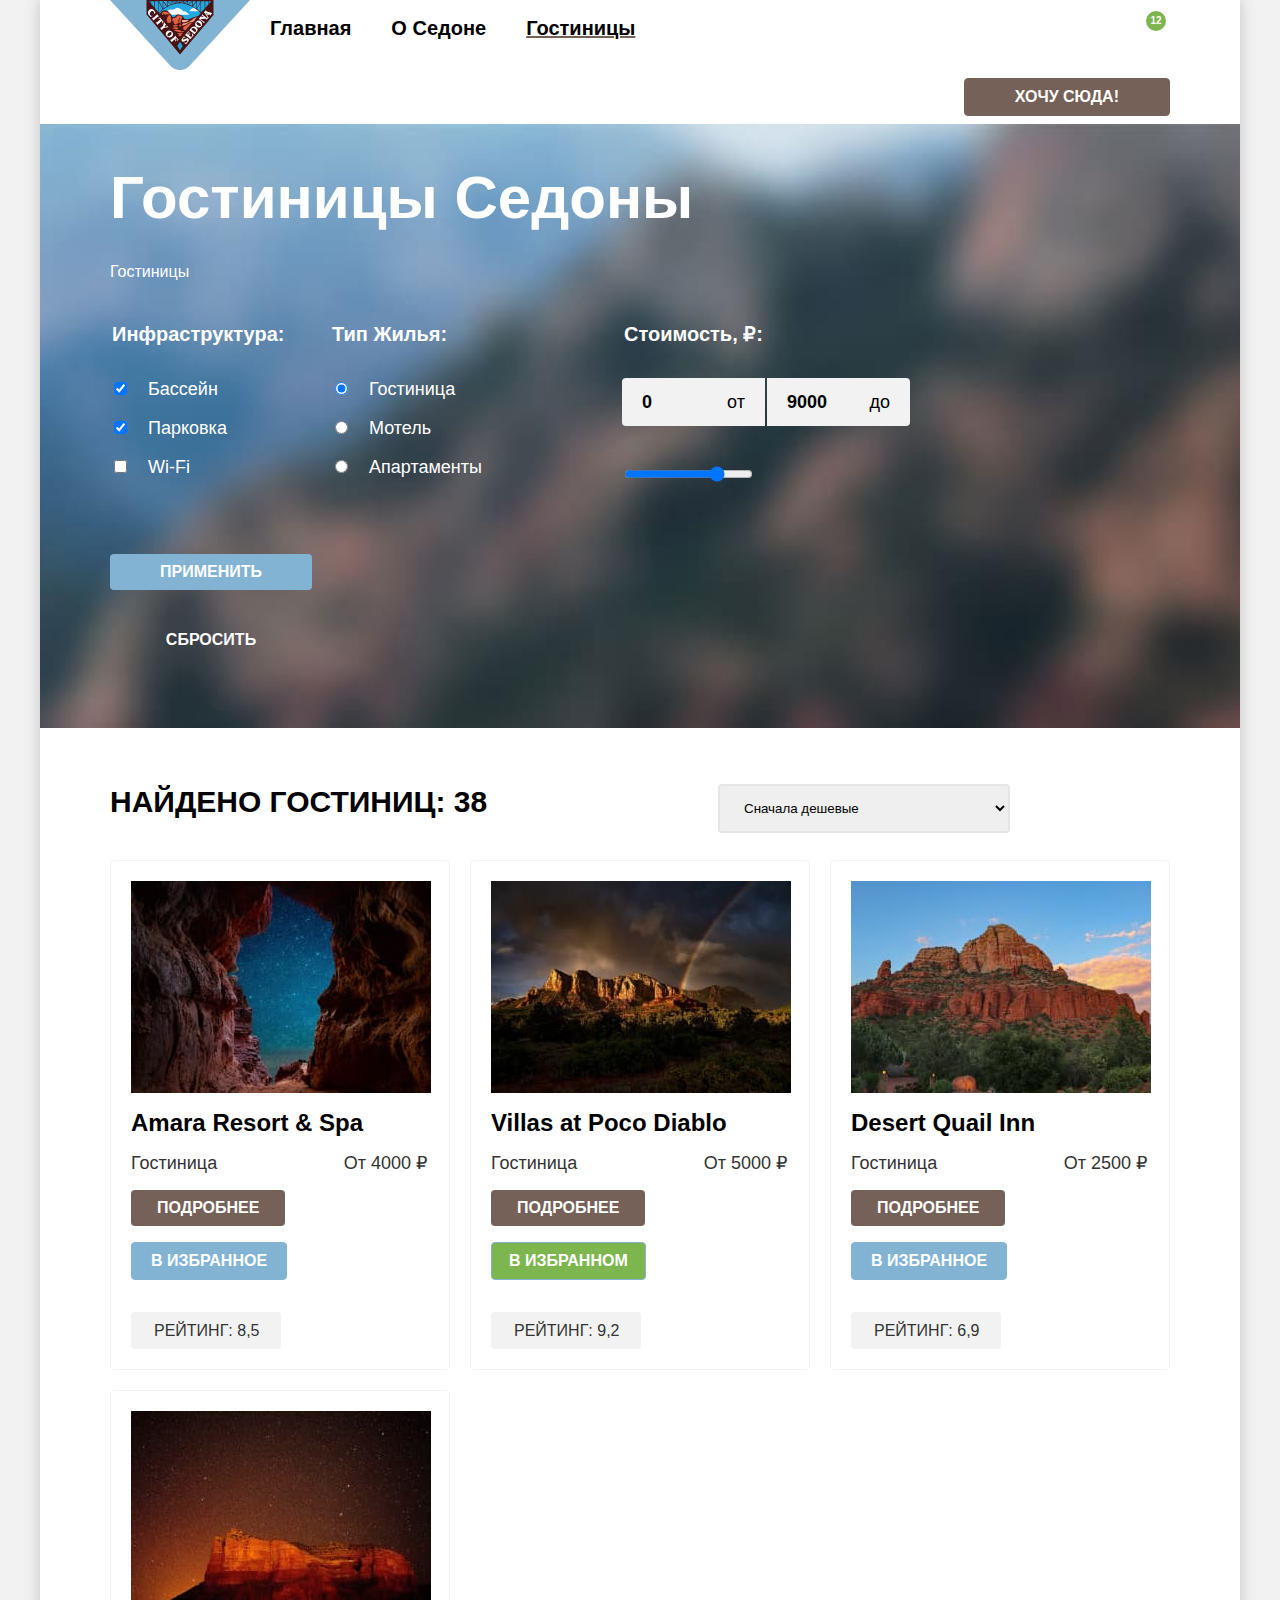
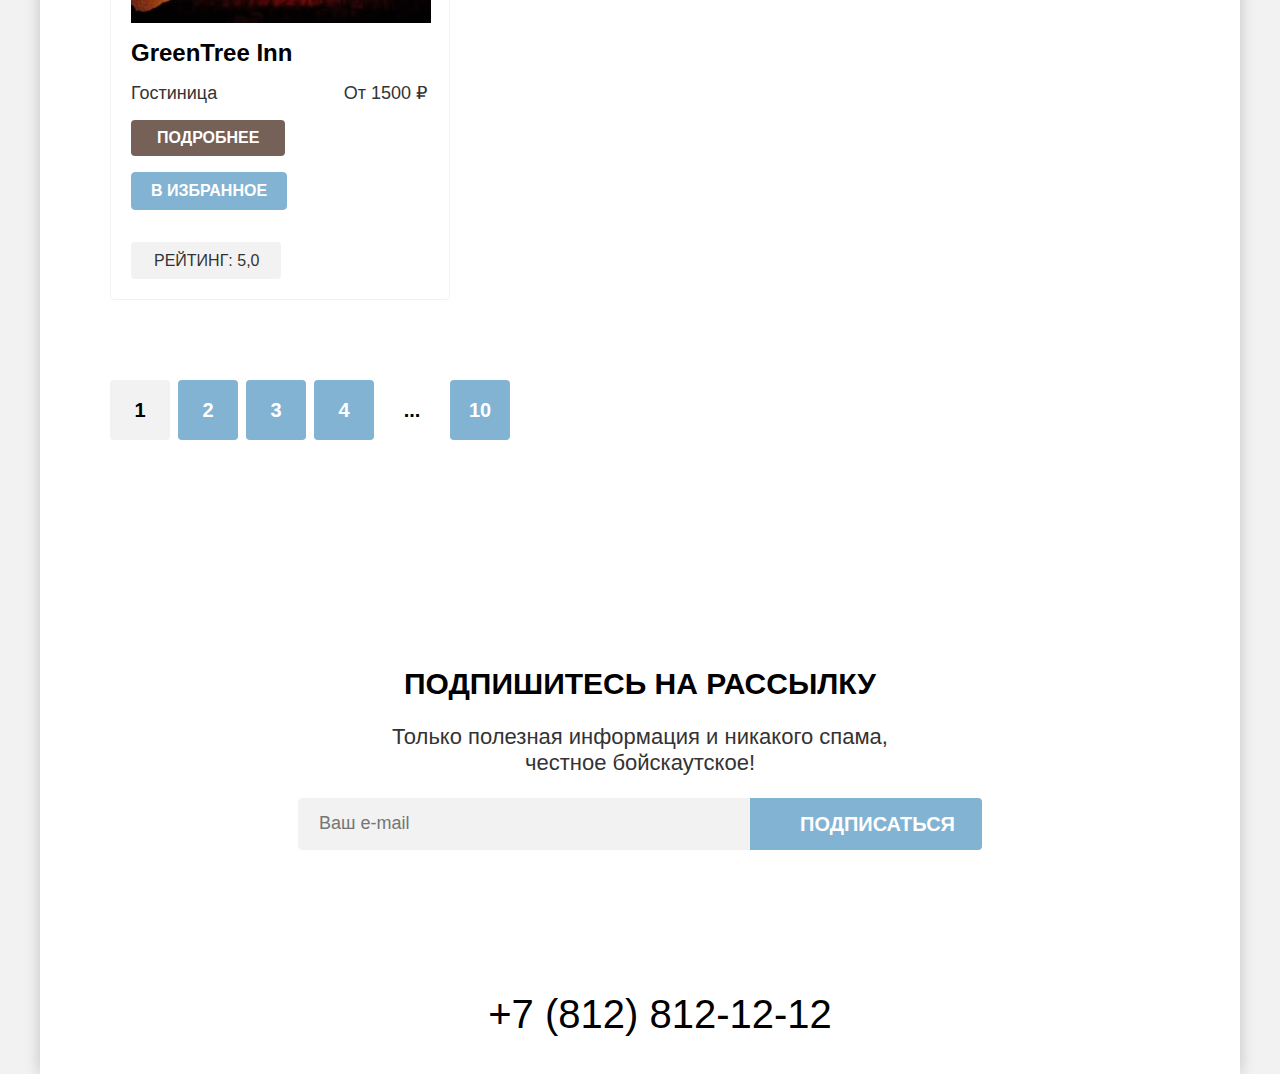
==== catalog.html @ 6fdab1fa "Вносит боковые внутренние отступы по 70px у всех секций" ====
<!DOCTYPE html>
<html lang="en">

  <head>
    <meta charset="UTF-8">
    <meta name="viewport" content="width=device-width, initial-scale=1.0">
    <title>Каталог</title>
    <link type="image/x-icon" href="images/favicon.svg" rel="shortcut icon">
    <link rel="stylesheet" href="styles/styles.css">
  </head>

  <body>
    <div class="container">
      <!-- Header -->
      <header class="main-page-header">
        <nav class="navigation">
          <a class="header-link" href="index.html">
            <img class="logo" src="images/logo.svg" width="140" height="70" alt="Логотип города Седона">
          </a>
          <ul class="navigation-list">
            <li class="navigation-item">
              <a class="navigation-link" href="index.html">Главная</a>
            </li>
            <li class="navigation-item">
              <a class="navigation-link" href="#">О Седоне</a>
            </li>
            <li class="navigation-item">
              <a class="navigation-link navigation-link-current" href="catalog.html">Гостиницы</a>
            </li>
          </ul>
          <ul class="navigation-list navigation-user">
            <li class="navigation-item">
              <a class="navigation-link" href="#">
                <span class="visually-hidden">Поиск</span>
              </a>
            </li>
            <li class="navigation-item">
              <a class="navigation-link favourites-count" href="#">
                <span class="visually-hidden">Избранных отелей:</span>
                12</a>
            </li>
            <li class="navigation-item">
              <a class="navigation-link-favourites" href="#">
                <span class="visually-hidden">Переход на страницу с информацией о городе Седона</span>
                Хочу сюда!</a>
            </li>
          </ul>
        </nav>
      </header>
      <main class="main-container main-inner">

        <!-- Form for choosing hotels -->
        <section class="catalog-hotels">
          <h1 class="inner-header-title">Гостиницы Седоны</h1>
          <ul class="breadcrumbs">
            <li class="breadcrumbs-item">
              <a class="breadcrumbs-link" href="index.html">
                <span class="visually-hidden">Иконка возврата на главную
                  страницу</span>
              </a>
            </li>
            <li class="breadcrumbs-item">
              <a class="breadcrumbs-link">Гостиницы</a>
            </li>
          </ul>
          <h2 class="visually-hidden">Список фильтров для выбора гостиниц</h2>
          <form class="hotels-filter" action="https://echo.htmlacademy.ru" method="post">
            <fieldset class="hotels-filter-group">
              <legend class="hotels-filter-title"> Инфраструктура:</legend>
              <ul class="hotels-filter-list">
                <li class="hotels-filter-item">
                  <label class="infrastructure-label">
                    <input class="infrastructure-input" type="checkbox" name="swimming-pool" checked> Бассейн
                  </label>
                </li>
                <li class="hotels-filter-item">
                  <label class="infrastructure-label">
                    <input class="infrastructure-input" type="checkbox" name="parking" checked> Парковка
                  </label>
                </li>
                <li class="hotels-filter-item">
                  <label class="infrastructure-label">
                    <input class="infrastructure-input" type="checkbox" name="wi-fi"> Wi-Fi
                  </label>
                </li>
              </ul>
            </fieldset>
            <fieldset class="hotels-filter-group hotel-type">
              <legend class="hotels-filter-title"> Тип Жилья:</legend>
              <ul class="hotels-filter-list">
                <li class="hotels-filter-item">
                  <label class="hotel-type-label">
                    <input class="hotel-type-input" type="radio" name="hotel-type-name" value="hotel" checked>
                    Гостиница
                  </label>
                </li>
                <li class="hotels-filter-item">
                  <label class="hotel-type-label">
                    <input class="hotel-type-input" type="radio" name="hotel-type-name" value="motel"> Мотель
                  </label>
                </li>
                <li class="hotels-filter-item">
                  <label class="hotel-type-label">
                    <input class="hotel-type-input" type="radio" name="hotel-type-name" value="apartments">
                    Апартаменты
                  </label>
                </li>
              </ul>
            </fieldset>
            <fieldset class="hotels-filter-group hotel-price">
              <legend class="hotels-filter-title"> Стоимость, ₽: </legend>

              <div class="hotel-price-range-block">
                <input class="hotel-price-input start-price" type="number" name="hotel-price-name" value="0"
                  placeholder="от">
                <span class="hotels-filter-span">от</span>
              </div>

              <div class="hotel-price-range-block">
                <input class="hotel-price-input final-price" type="number" name="hotel-price-name" value="9000"
                  placeholder="до">
                <span class="hotels-filter-span">до</span>
              </div>

              <input class="hotel-price-range-input" type="range" max="12000" min="0" value="9000">
            </fieldset>
            <div class="hotels-filter-submit-block">
              <button class="hotels-filter-submit-button" type="submit">Применить</button>
              <button class="hotels-filter-submit-button" type="reset">Сбросить</button>
            </div>
          </form>
        </section>

        <!-- Search results -->
        <section class="search-results">
          <div class="search-results-container">
            <h2 class="search-results-title">Найдено гостиниц: 38</h2>
            <select class="select-control" name="select-control-name" aria-label="Сортировка">
              <option class="select-control-option" value="cheap-hotels-first">Сначала дешевые</option>
              <option class="select-control-option" value="expensive-hotels-first">Сначала дорогие</option>
              <option class="select-control-option" value="popular-hotels-first">Сначала популярные</option>
            </select>

            <ul class="select-button-list">
              <li><a href="#" class="select-button">
                  <span class="visually-hidden">Вариант отображения: показать карточки</span>
                </a></li>
              <li><a href="#" class="select-button">
                  <span class="visually-hidden">Вариант отображения: показать по одному отелю</span>
                </a></li>
              <li><a href="#" class="select-button">
                  <span class="visually-hidden">Вариант отображения: показать список</span>
                </a></li>
            </ul>

          </div>

          <ul class="product-list">
            <li class="product-card">
              <a class="product-card-link" href="#">
                <img class="product-card-img" src="images/catalog/hotel-1.jpg" width="300" height="212"
                  alt="ущелье с видом на зведное небо">
                <h3 class="product-card-title">Amara Resort & Spa</h3>
              </a>

              <div class="product-card-container">
                <span class="product-card-price"> Гостиница</span>
                <span class="product-card-price"> От 4000 ₽</span>
              </div>
              <div class="product-card-container">
                <a class="product-card-details" href="#">Подробнее</a>
                <button class="product-card-favourites" type="button">В избранное</button>
              </div>

              <div class="product-card-container">
                <div class="product-card-stars"></div>
                <span class="product-card-rating">Рейтинг: 8,5</span>
              </div>

            </li>
            <li class="product-card">
              <a class="product-card-link" href="#">
                <img class="product-card-img" src="images/catalog/hotel-2.jpg" width="300" height="212"
                  alt="горы на закате с радугой">
                <h3 class="product-card-title">Villas at Poco Diablo</h3>
              </a>

              <div class="product-card-container">
                <span class="product-card-price"> Гостиница</span>
                <span class="product-card-price"> От 5000 ₽</span>
              </div>

              <div class="product-card-container">
                <a class="product-card-details" href="#">Подробнее</a>
                <button class="product-card-favourites button" type="button">В избранном</button>
              </div>
              <div class="product-card-container">
                <div class="product-card-stars"></div>
                <span class="product-card-rating">Рейтинг: 9,2</span>
              </div>

            </li>
            <li class="product-card">
              <a class="product-card-link" href="#">
                <img class="product-card-img" src="images/catalog/hotel-3.jpg" width="300" height="212"
                  alt="горы днем и кустарники">
                <h3 class="product-card-title">Desert Quail Inn</h3>
              </a>

              <div class="product-card-container">
                <span class="product-card-price"> Гостиница</span> <span class="product-card-price"> От 2500 ₽</span>
              </div>
              <div class="product-card-container">
                <a class="product-card-details" href="#">Подробнее</a>
                <button class="product-card-favourites" type="button">В избранное</button>
              </div>
              <div class="product-card-container">
                <div class="product-card-stars"></div>
                <span class="product-card-rating">Рейтинг: 6,9</span>
              </div>

            </li>
            <li class="product-card">
              <a class="product-card-link" href="#">
                <img class="product-card-img" src="images/catalog/hotel-4.jpg" width="300" height="212"
                  alt="горы вечером в закатном свете и звездным небом">
                <h3 class="product-card-title">GreenTree Inn</h3>
              </a>

              <div class="product-card-container">
                <span class="product-card-price"> Гостиница</span> <span class="product-card-price"> От 1500 ₽</span>
              </div>
              <div class="product-card-container">
                <a class="product-card-details" href="#">Подробнее</a>
                <button class="product-card-favourites" type="button">В избранное</button>
              </div>
              <div class="product-card-container">
                <div class="product-card-stars"></div>
                <span class="product-card-rating">Рейтинг: 5,0</span>
              </div>

            </li>
          </ul>

          <!-- Pagination -->
          <ul class="pagination">
            <li class="pagination-item">
              <a class="pagination-link pagination-current">1</a>
            </li>
            <li class="pagination-item">
              <a class="pagination-link" href="#">2</a>
            </li>
            <li class="pagination-item">
              <a class="pagination-link" href="#">3</a>
            </li>
            <li class="pagination-item">
              <a class="pagination-link" href="#">4</a>
            </li>
            <li class="pagination-item">
              <a class="pagination-link pagination-next" href="#">
                <span class="visually-hidden">Следующая страница</span>
                ...</a>
            </li>
            <li class="pagination-item">
              <a class="pagination-link" href="#">10</a>
            </li>
          </ul>
        </section>

        <!-- Subscription -->
        <section class="subscription-catalog">
          <h2 class="subscription-title-catalog">Подпишитесь на рассылку</h2>
          <p class="subscription-description-catalog">Только полезная информация и никакого спама, <br>честное
            бойскаутское!</p>
          <form class="subscription-form" action="#" method="post">
            <label class="subscription-label">
              <input class="subscription-input" type="email" name="email" placeholder="Ваш e-mail" required>
            </label>
            <button class="subscription-button" type="submit">Подписаться</button>
          </form>
        </section>
      </main>

      <!-- Footer -->
      <footer class="page-footer">
        <h2 class="visually-hidden">Контакты</h2>
        <ul class="page-footer-contacts-list">
          <li class="page-footer-contacts-item">
            <a class="page-footer-contacts-link" href="https://vk.com/htmlacademy">
              <span class="visually-hidden">Переход на сайт Вконтакте</span>
            </a>
          </li>
          <li class="page-footer-contacts-item">
            <a class="page-footer-contacts-link" href="https://t.me/htmlacademy">
              <span class="visually-hidden">Переход в Телеграмм</span>
            </a>
          </li>
          <li class="page-footer-contacts-item">
            <a class="page-footer-contacts-link" href="https://www.youtube.com/user/htmlacademyru">
              <span class="visually-hidden">Переход на сайт Ютуб</span>
            </a>
          </li>
        </ul>
        <a class="page-footer-contacts-phone" href="tel:+78128121212">
          <span class="visually-hidden">Телефон для связи:</span> +7 (812) 812-12-12
        </a>
        <a class="page-footer-site-developer" href="https://htmlacademy.ru/">
          <span class="visually-hidden">Сделано командой html academy</span>
        </a>
      </footer>
    </div>
  </body>

</html>
---- styles/styles.css ----
@font-face {
  font-family: "PT Sans";
  font-style: normal;
  font-weight: 400;
  src: url("../fonts/ptsans-400.woff2") format("woff2");
  font-display: swap;
}

@font-face {
  font-family: "PT Sans";
  font-style: normal;
  font-weight: 700;
  src: url("../fonts/ptsans-700.woff2") format("woff2");
  font-display: swap;
}

*,
*::before,
*::after {
  box-sizing: border-box;
}

html {
  height: 100%;
}

body {
  margin: 0;
  height: 100%;
  border: 0;
  color: #333333;
  font-family: "PT Sans", sans-serif;
  font-size: 18px;
  line-height: 21px;
  font-weight: 400;
  background-color: #f2f2f2;
  text-align: center;
  padding: 0 40px;
}

.container {
  width: 1200px;
  background-color: #ffffff;
  margin: 0 auto;
  display: flex;
  flex-direction: column;
  min-height: 100%;
  box-shadow: 0 0 15px 0 rgba(0, 0, 0, 0.2);
}

.visually-hidden {
  position: absolute;
  width: 1px;
  height: 1px;
  margin: -1px;
  padding: 0;
  border: 0;
  clip: rect(0 0 0 0);
  overflow: hidden;
}

/*Main page*/
.main-container {
  flex-grow: 1;
}

.header-link {
  display: block;
}

.navigation {
  display: flex;
  padding: 0 70px;
  margin: 0;
}

.navigation-list {
  list-style: none;
  padding: 0;
  margin: 0;
  width: 500px;
  display: flex;
  flex-wrap: wrap;
}

.navigation-user {
  max-width: 308px;
  padding: 0;
  margin: 0;
  margin-left: auto;
  display: flex;
  justify-content: flex-end;
  flex-wrap: wrap;
}

.navigation-link {
  display: block;
  text-decoration: none;
  color: #000000;
  font-weight: 700;
  font-size: 20px;
  line-height: 24px;
  padding: 16px 20px;
}

.favourites-count {
  color: #ffffff;
  width: 20px;
  height: 20px;
  background-color: #7db54f;
  border-radius: 10px;
  font-size: 10px;
  line-height: 10px;
  display: flex;
  justify-content: center;
  align-items: center;
  flex-wrap: wrap;
  padding: 0;
  margin: 11px 4px 33px 20px;
}

.navigation-link-current {
  text-decoration: underline;
  text-decoration-color: #756257;
}

.navigation-link-favourites {
  display: block;
  color: #ffffff;
  background-color: #756157;
  border: 1px solid #756157;
  border-radius: 4px;
  font-weight: 700;
  font-size: 16px;
  line-height: 20px;
  text-transform: uppercase;
  text-decoration: none;
  padding: 8px 50px;
  margin: 14px 0 14px 24px;
}


/*Welcome*/

.welcome {
  background-image: url("../images/welcome-divider.svg"), url("../images/welcome-background.jpg");
  background-size: 100% auto, cover;
  background-repeat: no-repeat, no-repeat;
  background-position: center bottom, center center;
  background-color: #808080;
  margin-top: -6px;
}

.welcome-image {
  width: 458px;
  height: 352px;
  margin-bottom: 82px;
  margin-top: 51px;
}

/*Advantages*/

.advantages-title-container {
  margin: 0;
  padding: 69px 70px 90px;
}

.advantages-title,
.services-title,
.searching-hotels-title,
.subscription-title {
  font-weight: 700;
  font-size: 30px;
  line-height: 36px;
  text-transform: uppercase;
  color: #000000;
  padding: 0;
}

.advantages-title {
  margin: 0 15px 25px;
  }

.advantages-title-description,
.services-title-description,
.searching-hotels-description,
.subscription-description {
  font-size: 22px;
  line-height: 26px;
  color: #333333;
  margin: 0;
}

/*Advanatges List*/
.advantages-list {
  list-style: none;
  display: flex;
  flex-wrap: wrap;
  padding: 0;
  margin: 0;
}

.advantages-item,
.services-item {
  width: 400px;
  display: flex;
  flex-direction: column;
}

.advantages-item-container {
  padding: 102px 85px;
}

.advantages-item {
  padding: 102px 85px;
}

.color1 {
  display: flex;
  flex-direction: row;
  justify-content: center;
  width: 100%;
  padding: 0;
  margin: 0 auto;
}

.advantages-subtitle,
.services-subtitle {
  font-weight: 700;
  font-size: 24px;
  line-height: 28px;
  text-transform: uppercase;
  color: #000000;
  margin: 0;
  margin-bottom: 60px;
  text-align: center;

}

.advantages-description {
  color: #333333;
  margin: 0;

}

.color1 {
  color: #ffffff;
  background-color: #82b3d3;
}

.color2 {
  background-color: rgba(131, 179, 211, 0.12);
}

.color3 {
  background-color: rgba(131, 179, 211, 0.2);
}

.city-sedona-image,
.bridge-image {
  display: block;
  width: 800px;
  height: 385px;
}

/*Services*/
.services-title-container {
  margin: 0;
  padding: 64px 70px;
}

.services-title {
    margin-top: 0;
  margin-bottom: 20px;
}

.services-list {
  list-style: none;
  color: #000000;
  display: flex;
  flex-wrap: wrap;
  padding: 0;
  margin: 0;
}

.services-item {
  padding: 80px 85px;
}

.services-subtitle {
  margin: 102px 0 30px;
}

.services-description {
  color: #333333;
  margin: 0;
}

/*Searching Hotels*/
.searching-hotels {
  padding: 96px 70px;
  margin: 0;
}

.searching-hotels-title {
  margin: 0 0 20px;
}

.searching-hotels-description {
  margin: 0 0 54px;
}

.searching-hotels-button {
  display: block;
  margin: 0 auto;
  color: #ffffff;
  background-color: #756157;
  border: 0 solid transparent;
  border-radius: 4px;
  box-shadow: 0 4px 4px 0 rgba(0, 0, 0, 0.25);
  font-weight: 700;
  font-size: 20px;
  line-height: 36px;
  text-transform: uppercase;
  padding: 8px 50px;
}

/* Subscription */
.subscription {
  background-color: #808080;
  background-image: url("../images/subscription-background.jpg");
  background-repeat: no-repeat;
  background-position: center center;
  background-size: cover;
  padding: 96px 70px 104px;
}

.subscription-title {
  margin: 0 140px 20px;
}

.subscription-title,
.subscription-description {
  color: #ffffff;
}

.subscription-description {
  margin: 0 104px 54px;
}

.subscription-form {
    display: flex;
  justify-content: center;
}

.subscription-input {
  background-color: #f2f2f2;
  border: 1px solid #f2f2f2;
  border-radius: 4px 0 0 4px;
  background: rgb(242, 242, 242);
  width: 452px;
  height: 100%;
  padding: 17px 0 17px 20px;
}

.subscription-input::placeholder {
  font-family: inherit;
  font-size: 18px;
  line-height: 24px;
}

.subscription-button {
  display: block;
  color: #ffffff;
  font-weight: 700;
  font-family: inherit;
  font-size: 20px;
  line-height: 36px;
  text-transform: uppercase;
  background-color: #82b3d3;
  border-radius: 0 4px 4px 0;
  border: 0 solid #82b3d3;
  padding: 8px 50px;
  width: 232px;
}

/*Footer*/
.page-footer {
  padding: 40px 70px;
  margin: 0;
  display: flex;
  justify-content: space-between;
}

.page-footer-contacts-list {
  list-style: none;
  max-width: 142px;
  }

.page-footer-contacts-link {
  display: block;
}

.page-footer-contacts-phone {
  display: block;
  font-size: 40px;
  line-height: 40px;
  color: #000000;
  text-decoration: none
}

.page-footer-site-developer {
  display: block;
}

/*Catalog page*/

.catalog-hotels {
  text-align: left;
  color: #ffffff;
  background: #82b3d3 url("../images/filter-background.jpg") no-repeat center center;
  background-size: cover;
  padding: 35px 70px 70px;
  margin-top: -6px;
}

.breadcrumbs,
.hotels-filter-list {
  list-style: none;
  display: flex;
  flex-direction: column;
  flex-wrap: wrap;
  gap: 16px;
  margin: 0;
  padding: 0;
}

.inner-header-title {
  font-size: 60px;
  font-weight: 700;
  line-height: 78px;
  margin: 0;
  padding: 0;
  margin-bottom: 8px;
}

.breadcrumbs {
  margin-bottom: 40px;
}

.breadcrumbs-link {
  display: block;
  font-size: 16px;
  line-height: 21px;
}

.hotels-filter {
  display: flex;
  flex-wrap: wrap;
  gap: 70px;
}

.hotels-filter-group {
  padding: 0;
  margin: 0;
  border: 0 solid transparent;
  max-width: 288px;
}

.hotels-filter-title {
  font-size: 20px;
  font-weight: 700;
  line-height: 24px;
  margin-bottom: 32px;
  width: 150px;
}

.hotel-price-range-block {
  position: relative;
}

.hotels-filter-span {
  position: absolute;
  top: 12px;
  right: 20px;
  line-height: 24px;
  color: #000000;
}

.infrastructure-input,
.hotel-type-input {
  margin-right: 16px;
}

.infrastructure-label,
.hotel-type-label {
  font-size: 18px;
  line-height: 23px;
}

.hotel-type {
  margin-right: 70px;
}

.hotel-price {
  width: 288px;
  display: flex;
  gap: 2px;
  align-items: flex-start;
  flex-wrap: wrap;
}

.hotel-price-input {
  font-weight: 700;
  font-size: 18px;
  line-height: 24px;
  font-family: inherit;
  width: 143px;
  padding: 12px 20px;
  background: rgb(242, 242, 242);
  border: 0 solid rgb(242, 242, 242)
}

.start-price {
  border-radius: 4px 0 0 4px;
  margin-bottom: 36px;
}

.final-price {
  border-radius: 0 4px 4px 0;
}

.hotel-price-range-input {
  display: block;
}

.hotels-filter-submit-block {
  display: flex;
  flex-direction: column;
  flex-wrap: wrap;
  justify-content: flex-end;
}

.hotels-filter-submit-button {
  display: block;
}

.hotels-filter-submit-button:first-child {
  margin-bottom: 32px;
}

.hotels-filter-submit-button {
  color: #ffffff;
  text-transform: uppercase;
  background-color: #82b3d3;
  border-radius: 4px;
  border: 0 solid #82b3d3;
  font-size: 16px;
  font-family: inherit;
  font-weight: 700;
  line-height: 20px;
  padding: 8px 50px;
}

.hotels-filter-submit-button:last-child {
  background-color: transparent;
  border: 0 solid transparent;
}

/*Search results*/
.search-results {
  text-align: left;
  padding: 56px 70px 70px;
  margin: 0;
}

.search-results-container {
  display: flex;
}

.search-results-title {
  font-size: 30px;
  font-weight: 700;
  line-height: 36px;
  text-transform: uppercase;
  color: #000000;
  margin: 0;
  padding: 0;
  margin-right: 200px;
  margin-bottom: 40px;
}

.select-control {
  font-family: inherit;
  padding: 14px 20px;
  width: 292px;
  box-sizing: border-box;
  border: 2px solid rgb(229, 229, 229);
  border-radius: 4px;
  margin-left: auto;
  height: 49px;
}

.select-control-option {
  color: #333333;
  font-size: 18px;
  font-weight: 400;
  line-height: 21px;
  box-sizing: border-box;
}

.select-button-list {
  width: 160px;
  margin: 0;
  padding: 0;
  list-style-type: none;
}

.product-list {
  list-style: none;
  display: grid;
  grid-template-columns: 340px 340px 340px;
  padding: 0;
  gap: 20px;
  margin: 0;
}

.product-card {
  width: 340px;
  border: 1px solid #f2f2f2;
  border-radius: 4px;
  padding: 20px;
  margin: 0;
  display: flex;
  flex-direction: column;
  justify-content: flex-start;
  align-items: flex-start;
  gap: 16px;
}

.product-card-link {
  display: block;
  text-decoration: none;
}

.product-card-img {
  margin-bottom: 16px;
  display: block;
}

.product-card-title {
  font-size: 24px;
  font-weight: 700;
  line-height: 28px;
  color: #000000;
  padding: 0;
  margin: 0;
}

.product-card-container {
  max-width: 300px;
  display: flex;
  flex-wrap: wrap;
  justify-content: space-between;
  gap: 16px;
}


.product-card-price {
  width: 140px;
}

.product-card-price:nth-child(2) {
  text-align: right;
}

.product-card-details,
.product-card-favourites,
.product-card-rating {
  display: block;
  color: #ffffff;
  font-size: 16px;
  font-family: inherit;
  font-weight: 700;
  line-height: 20px;
  border-radius: 4px;
  text-transform: uppercase;
  text-align: center;
  text-decoration: none;
}

.product-card-details {
  background: #756157;
  padding: 8px 26px;
}

.product-card-favourites {
  background: #82b3d3;
  border: 1px solid #82b3d3;
  padding: 8px 19px;
  box-sizing: border-box;
}

.button {
  background: #7db54f;
  font-family: inherit;
  padding: 8px 17px;
}

.product-card-stars {
  width: 140px;
  display: flex;
}

.product-card-rating {
  color: #333333;
  font-weight: inherit;
  border-radius: 4px;
  background: rgb(242, 242, 242);
  padding: 9px 22px 8px 23px;
}

.pagination {
  list-style: none;
  display: flex;
  flex-direction: row;
  flex-wrap: wrap;
  gap: 8px;
  margin: 0;
  margin-top: 80px;
  margin-bottom: 60px;
  padding: 0;
}

.pagination-link {
  font-size: 20px;
  font-weight: 700;
  line-height: 36px;
  color: #ffffff;
  border-radius: 4px;
  background: #82b3d3;
  text-decoration: none;
  min-width: 60px;
  min-height: 60px;
  display: flex;
  flex-direction: row;
  flex-wrap: wrap;
  justify-content: center;
  align-items: center;
}

.pagination-current {
  background: #F2F2F2;
  color: #000000;
}

.pagination-next {
  background: transparent;
  color: #000000;
}

/*Subscription Catalog*/
.subscription-catalog {
  padding: 96px 70px 104px;
  margin: 0;
}

.subscription-title-catalog {
  color: #000000;
  font-size: 30px;
  font-weight: 700;
  line-height: 36px;
  text-transform: uppercase;
  padding: 0;
  margin: 0;
}

.subscription-description-catalog {
  color: #333333;
  font-size: 22px;
  line-height: 26px;
}
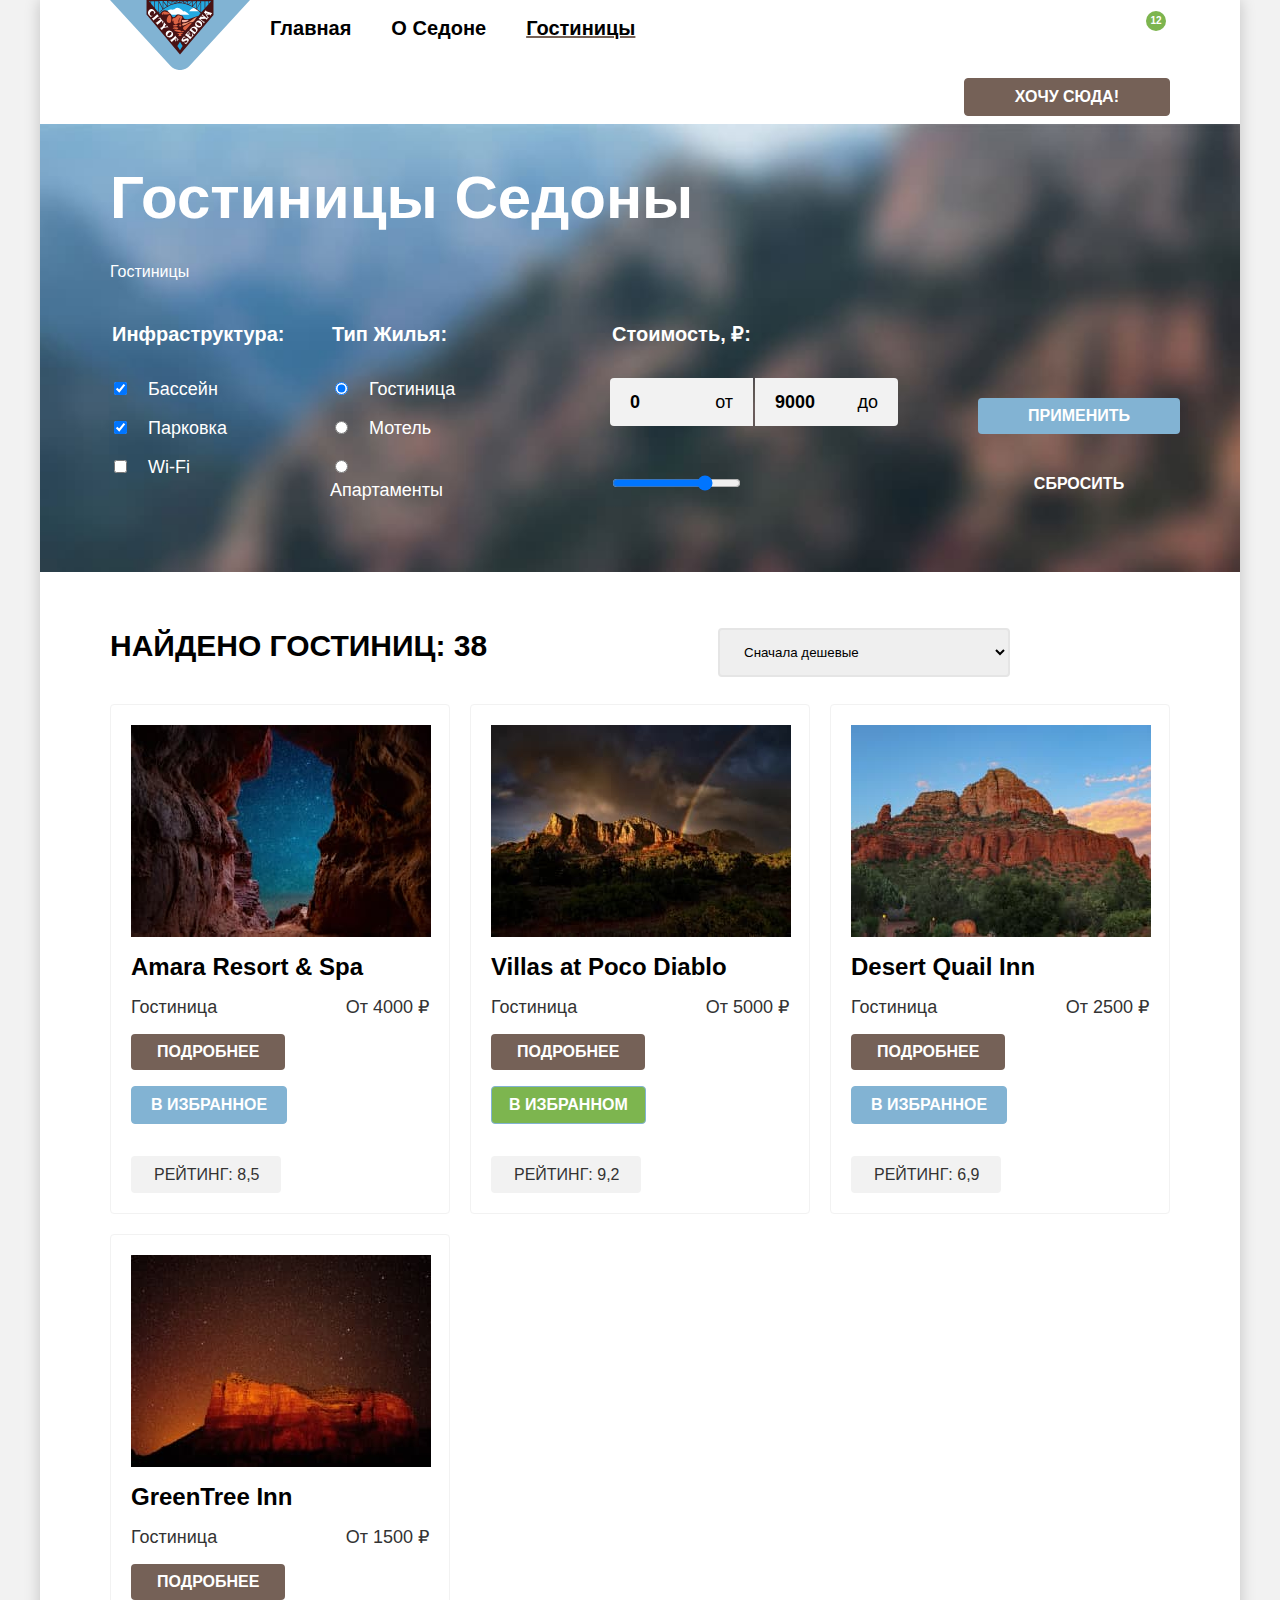
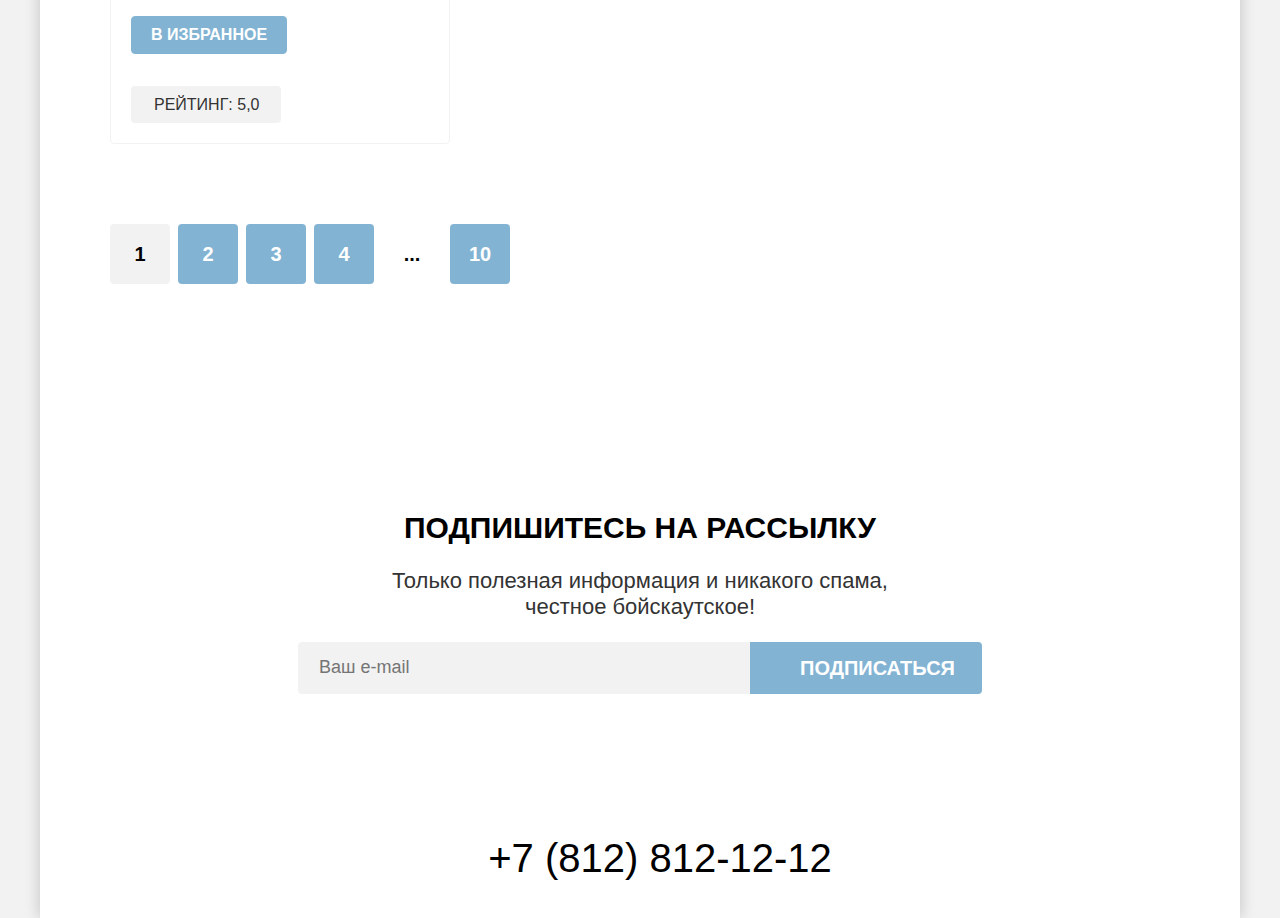
==== commit 9ed8f13c: "Добавляет возможность переполнения текстом" ====
--- a/catalog.html
+++ b/catalog.html
@@ -162,19 +162,19 @@
                   alt="ущелье с видом на зведное небо">
                 <h3 class="product-card-title">Amara Resort & Spa</h3>
               </a>
-
-              <div class="product-card-container">
-                <span class="product-card-price"> Гостиница</span>
-                <span class="product-card-price"> От 4000 ₽</span>
-              </div>
-              <div class="product-card-container">
-                <a class="product-card-details" href="#">Подробнее</a>
-                <button class="product-card-favourites" type="button">В избранное</button>
-              </div>
-
-              <div class="product-card-container">
-                <div class="product-card-stars"></div>
-                <span class="product-card-rating">Рейтинг: 8,5</span>
+              <div class="product-card-content">
+                <div class="product-card-container">
+                  <span class="product-card-price"> Гостиница</span>
+                  <span class="product-card-price"> От 4000 ₽</span>
+                </div>
+                <div class="product-card-container">
+                  <a class="product-card-details" href="#">Подробнее</a>
+                  <button class="product-card-favourites" type="button">В избранное</button>
+                </div>
+                <div class="product-card-container">
+                  <div class="product-card-stars"></div>
+                  <span class="product-card-rating">Рейтинг: 8,5</span>
+                </div>
               </div>
 
             </li>
@@ -185,18 +185,20 @@
                 <h3 class="product-card-title">Villas at Poco Diablo</h3>
               </a>
 
-              <div class="product-card-container">
-                <span class="product-card-price"> Гостиница</span>
-                <span class="product-card-price"> От 5000 ₽</span>
-              </div>
-
-              <div class="product-card-container">
-                <a class="product-card-details" href="#">Подробнее</a>
-                <button class="product-card-favourites button" type="button">В избранном</button>
-              </div>
-              <div class="product-card-container">
-                <div class="product-card-stars"></div>
-                <span class="product-card-rating">Рейтинг: 9,2</span>
+              <div class="product-card-content">
+                <div class="product-card-container">
+                  <span class="product-card-price"> Гостиница</span>
+                  <span class="product-card-price"> От 5000 ₽</span>
+                </div>
+
+                <div class="product-card-container">
+                  <a class="product-card-details" href="#">Подробнее</a>
+                  <button class="product-card-favourites button" type="button">В избранном</button>
+                </div>
+                <div class="product-card-container">
+                  <div class="product-card-stars"></div>
+                  <span class="product-card-rating">Рейтинг: 9,2</span>
+                </div>
               </div>
 
             </li>
@@ -207,16 +209,18 @@
                 <h3 class="product-card-title">Desert Quail Inn</h3>
               </a>
 
-              <div class="product-card-container">
-                <span class="product-card-price"> Гостиница</span> <span class="product-card-price"> От 2500 ₽</span>
-              </div>
-              <div class="product-card-container">
-                <a class="product-card-details" href="#">Подробнее</a>
-                <button class="product-card-favourites" type="button">В избранное</button>
-              </div>
-              <div class="product-card-container">
-                <div class="product-card-stars"></div>
-                <span class="product-card-rating">Рейтинг: 6,9</span>
+              <div class="product-card-content">
+                <div class="product-card-container">
+                  <span class="product-card-price"> Гостиница</span> <span class="product-card-price"> От 2500 ₽</span>
+                </div>
+                <div class="product-card-container">
+                  <a class="product-card-details" href="#">Подробнее</a>
+                  <button class="product-card-favourites" type="button">В избранное</button>
+                </div>
+                <div class="product-card-container">
+                  <div class="product-card-stars"></div>
+                  <span class="product-card-rating">Рейтинг: 6,9</span>
+                </div>
               </div>
 
             </li>
@@ -227,6 +231,7 @@
                 <h3 class="product-card-title">GreenTree Inn</h3>
               </a>
 
+              <div class="product-card-content">
               <div class="product-card-container">
                 <span class="product-card-price"> Гостиница</span> <span class="product-card-price"> От 1500 ₽</span>
               </div>
@@ -238,7 +243,7 @@
                 <div class="product-card-stars"></div>
                 <span class="product-card-rating">Рейтинг: 5,0</span>
               </div>
-
+            </div>
             </li>
           </ul>
 
--- a/styles/styles.css
+++ b/styles/styles.css
@@ -179,7 +179,7 @@
 
 .advantages-title {
   margin: 0 15px 25px;
-  }
+}
 
 .advantages-title-description,
 .services-title-description,
@@ -270,7 +270,7 @@
 }
 
 .services-title {
-    margin-top: 0;
+  margin-top: 0;
   margin-bottom: 20px;
 }
 
@@ -349,7 +349,7 @@
 }
 
 .subscription-form {
-    display: flex;
+  display: flex;
   justify-content: center;
 }
 
@@ -395,7 +395,7 @@
 .page-footer-contacts-list {
   list-style: none;
   max-width: 142px;
-  }
+}
 
 .page-footer-contacts-link {
   display: block;
@@ -442,6 +442,7 @@
   margin: 0;
   padding: 0;
   margin-bottom: 8px;
+
 }
 
 .breadcrumbs {
@@ -455,16 +456,18 @@
 }
 
 .hotels-filter {
-  display: flex;
-  flex-wrap: wrap;
+  display: grid;
+  width: 1060px;
+  grid-template-columns: 150px 140px 368px 191px;
   gap: 70px;
+
+  /* outline: 5px solid pink; */
 }
 
 .hotels-filter-group {
   padding: 0;
   margin: 0;
   border: 0 solid transparent;
-  max-width: 288px;
 }
 
 .hotels-filter-title {
@@ -503,7 +506,8 @@
 }
 
 .hotel-price {
-  width: 288px;
+  width: 358px;
+  padding-left: 70px;
   display: flex;
   gap: 2px;
   align-items: flex-start;
@@ -579,6 +583,7 @@
 }
 
 .search-results-title {
+  max-width: 500px;
   font-size: 30px;
   font-weight: 700;
   line-height: 36px;
@@ -586,7 +591,7 @@
   color: #000000;
   margin: 0;
   padding: 0;
-  margin-right: 200px;
+  margin-right: 38px;
   margin-bottom: 40px;
 }
 
@@ -646,6 +651,7 @@
 .product-card-img {
   margin-bottom: 16px;
   display: block;
+  object-fit: contain;
 }
 
 .product-card-title {
@@ -657,12 +663,22 @@
   margin: 0;
 }
 
+.product-card-content {
+  display: flex;
+  flex-direction: column;
+  gap: 16px;
+  justify-items: flex-end;
+  margin-top: auto;
+}
+
 .product-card-container {
   max-width: 300px;
   display: flex;
   flex-wrap: wrap;
   justify-content: space-between;
+  align-items: flex-end;
   gap: 16px;
+
 }
 
 
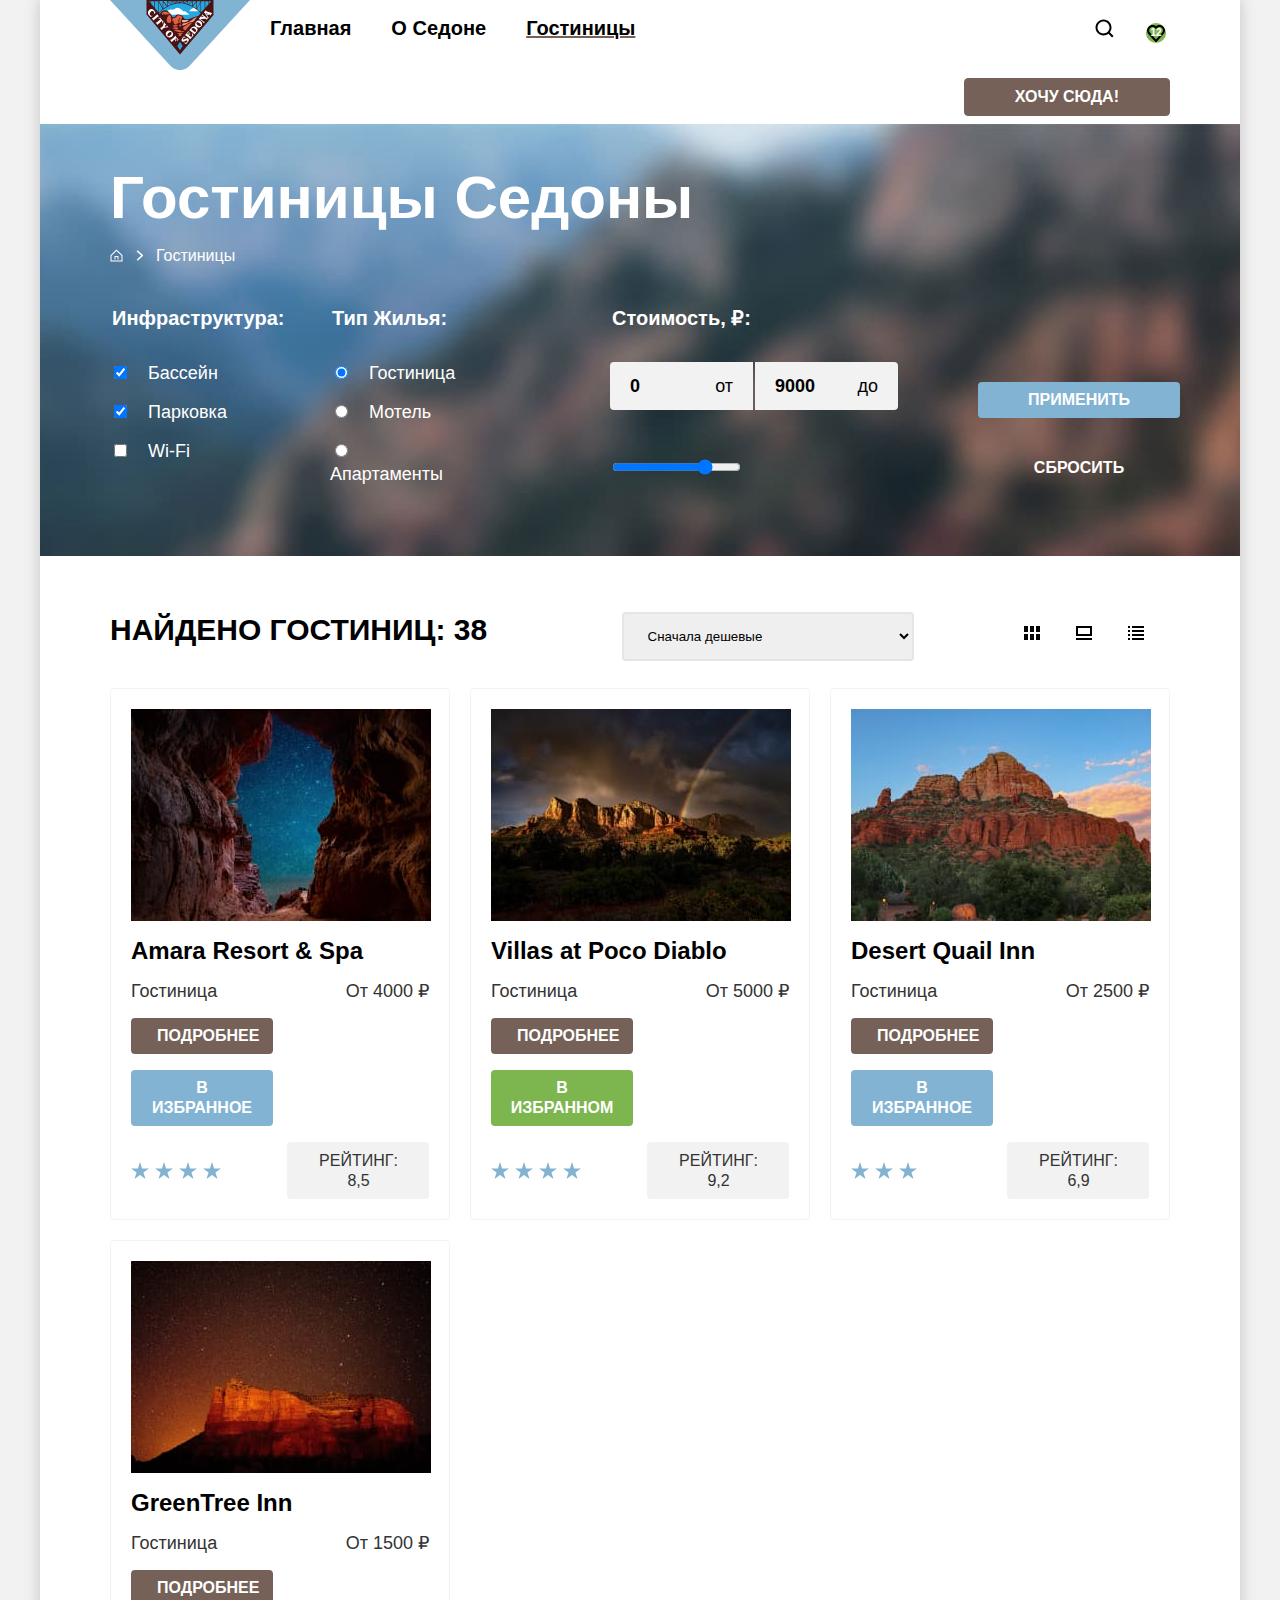
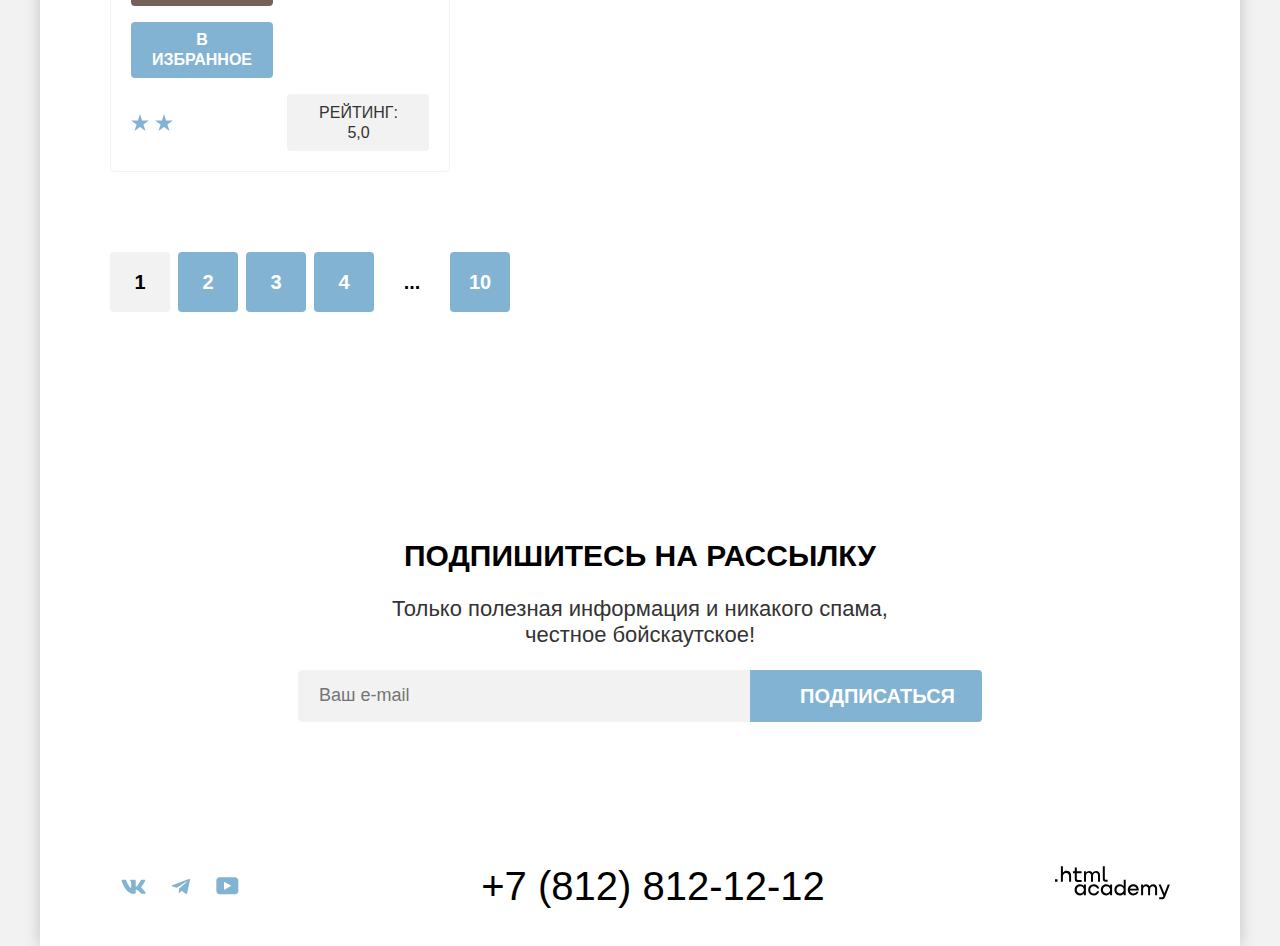
==== commit e297b944: "Добавляет иконки" ====
--- a/catalog.html
+++ b/catalog.html
@@ -52,13 +52,21 @@
         <!-- Form for choosing hotels -->
         <section class="catalog-hotels">
           <h1 class="inner-header-title">Гостиницы Седоны</h1>
-          <ul class="breadcrumbs">
-            <li class="breadcrumbs-item">
+          <ul class="breadcrumbs-list">
+
+            <li class="breadcrumbs-item home-item">
               <a class="breadcrumbs-link" href="index.html">
                 <span class="visually-hidden">Иконка возврата на главную
                   страницу</span>
               </a>
             </li>
+
+            <li class="breadcrumbs-item arrow-item">
+              <a class="breadcrumbs-link" href="index.html">
+                <span class="visually-hidden">Иконка стрелки вправо</span>
+              </a>
+            </li>
+
             <li class="breadcrumbs-item">
               <a class="breadcrumbs-link">Гостиницы</a>
             </li>
@@ -142,15 +150,30 @@
             </select>
 
             <ul class="select-button-list">
-              <li><a href="#" class="select-button">
+              <li class="select-button-item">
+                <a href="#" class="select-button">
+                  <svg aria-hidden="true" focusable="false" width="16" height="14" viewBox="0 0 16 14" fill="none" xmlns="http://www.w3.org/2000/svg"><path d="M4 0H0v6h4V0Zm12 0h-4v6h4V0Zm-6 0H6v6h4V0ZM4 8H0v6h4V8Zm12 0h-4v6h4V8Zm-6 0H6v6h4V8Z" fill="#000"/></svg>
                   <span class="visually-hidden">Вариант отображения: показать карточки</span>
-                </a></li>
-              <li><a href="#" class="select-button">
+                </a>
+              </li>
+
+
+              <li class="select-button-item">
+                <a href="#" class="select-button">
+                  <svg aria-hidden="true" focusable="false" width="16" height="14" fill="none" xmlns="http://www.w3.org/2000/svg"><path d="M16 12H0v2h16v-2ZM14 2v6H2V2h12Zm2-2H0v10h16V0Z" fill="#000"/></svg>
                   <span class="visually-hidden">Вариант отображения: показать по одному отелю</span>
-                </a></li>
-              <li><a href="#" class="select-button">
+                </a>
+              </li>
+
+
+              <li class="select-button-item">
+                <a href="#" class="select-button">
+                  <svg aria-hidden="true" focusable="false" width="16" height="14" viewBox="0 0 16 14" fill="none" xmlns="http://www.w3.org/2000/svg"><path d="M2 0H0v2h2V0Zm14 0H4v2h12V0ZM2 4H0v2h2V4Zm14 0H4v2h12V4ZM2 8H0v2h2V8Zm14 0H4v2h12V8ZM2 12H0v2h2v-2Zm14 0H4v2h12v-2Z" fill="#000"/></svg>
                   <span class="visually-hidden">Вариант отображения: показать список</span>
-                </a></li>
+                </a>
+              </li>
+
+
             </ul>
 
           </div>
@@ -172,7 +195,14 @@
                   <button class="product-card-favourites" type="button">В избранное</button>
                 </div>
                 <div class="product-card-container">
-                  <div class="product-card-stars"></div>
+
+                  <div class="product-card-stars">
+                    <div class="product-card-star"></div>
+                    <div class="product-card-star"></div>
+                    <div class="product-card-star"></div>
+                    <div class="product-card-star"></div>
+                  </div>
+
                   <span class="product-card-rating">Рейтинг: 8,5</span>
                 </div>
               </div>
@@ -196,11 +226,15 @@
                   <button class="product-card-favourites button" type="button">В избранном</button>
                 </div>
                 <div class="product-card-container">
-                  <div class="product-card-stars"></div>
+                  <div class="product-card-stars">
+                      <div class="product-card-star"></div>
+                      <div class="product-card-star"></div>
+                      <div class="product-card-star"></div>
+                      <div class="product-card-star"></div>
+                  </div>
                   <span class="product-card-rating">Рейтинг: 9,2</span>
                 </div>
               </div>
-
             </li>
             <li class="product-card">
               <a class="product-card-link" href="#">
@@ -218,11 +252,14 @@
                   <button class="product-card-favourites" type="button">В избранное</button>
                 </div>
                 <div class="product-card-container">
-                  <div class="product-card-stars"></div>
+                  <div class="product-card-stars">
+                      <div class="product-card-star"></div>
+                      <div class="product-card-star"></div>
+                      <div class="product-card-star"></div>
+                  </div>
                   <span class="product-card-rating">Рейтинг: 6,9</span>
                 </div>
               </div>
-
             </li>
             <li class="product-card">
               <a class="product-card-link" href="#">
@@ -240,7 +277,10 @@
                 <button class="product-card-favourites" type="button">В избранное</button>
               </div>
               <div class="product-card-container">
-                <div class="product-card-stars"></div>
+                <div class="product-card-stars">
+                    <div class="product-card-star"></div>
+                    <div class="product-card-star"></div>
+                </div>
                 <span class="product-card-rating">Рейтинг: 5,0</span>
               </div>
             </div>
@@ -292,16 +332,19 @@
         <ul class="page-footer-contacts-list">
           <li class="page-footer-contacts-item">
             <a class="page-footer-contacts-link" href="https://vk.com/htmlacademy">
+              <svg class="contacts-icon" aria-hidden="true" focusable="false" xmlns="http://www.w3.org/2000/svg" width="25" height="15" fill="none"><path fill="#83B3D3" fill-rule="evenodd" d="M24.12 1.8c.16-.54 0-.94-.8-.94H20.7c-.67 0-.98.34-1.15.73 0 0-1.33 3.2-3.22 5.27-.61.6-.9.8-1.23.8-.16 0-.41-.2-.41-.75v-5.1c0-.66-.19-.95-.74-.95H9.82c-.42 0-.67.3-.67.59 0 .62.95.76 1.04 2.51v3.8c0 .83-.15.98-.48.98-.9 0-3.06-3.2-4.34-6.88-.25-.72-.5-1-1.18-1H1.57c-.75 0-.9.34-.9.73 0 .68.89 4.07 4.14 8.55 2.17 3.06 5.23 4.72 8 4.72 1.68 0 1.88-.37 1.88-1v-2.32c0-.74.16-.88.7-.88.38 0 1.05.19 2.6 1.66 1.79 1.75 2.08 2.54 3.08 2.54h2.63c.75 0 1.12-.37.9-1.1-.23-.72-1.08-1.77-2.2-3.02-.62-.71-1.54-1.48-1.82-1.86-.39-.5-.28-.71 0-1.15 0 0 3.2-4.42 3.54-5.93Z" clip-rule="evenodd"/></svg>
               <span class="visually-hidden">Переход на сайт Вконтакте</span>
             </a>
           </li>
           <li class="page-footer-contacts-item">
             <a class="page-footer-contacts-link" href="https://t.me/htmlacademy">
+              <svg  class="contacts-icon" aria-hidden="true" focusable="false" xmlns="http://www.w3.org/2000/svg" width="18" height="16" fill="none"><path fill="#83B3D3" d="M16.79.96.84 7.1c-1.09.44-1.08 1.05-.2 1.32l4.1 1.28 9.47-5.98c.44-.27.85-.13.52.17l-7.68 6.93-.28 4.22c.41 0 .6-.2.83-.41l1.99-1.94 4.13 3.06c.77.42 1.31.2 1.5-.71l2.72-12.8c.28-1.1-.43-1.61-1.16-1.28Z"/></svg>
               <span class="visually-hidden">Переход в Телеграмм</span>
             </a>
           </li>
           <li class="page-footer-contacts-item">
             <a class="page-footer-contacts-link" href="https://www.youtube.com/user/htmlacademyru">
+              <svg  class="contacts-icon" aria-hidden="true" focusable="false" xmlns="http://www.w3.org/2000/svg" width="23" height="18" fill="none"><path fill="#83B3D3" d="M18.94.36H3.51C1.65.36.33 1.95.33 3.76v10.09c0 1.91 1.32 3.5 3.18 3.5h15.65c1.64 0 3.17-1.59 3.17-3.4V3.76c-.22-1.8-1.53-3.4-3.39-3.4ZM7.99 12.89V4.82l7.34 4.04-7.34 4.03Z"/></svg>
               <span class="visually-hidden">Переход на сайт Ютуб</span>
             </a>
           </li>
@@ -310,6 +353,8 @@
           <span class="visually-hidden">Телефон для связи:</span> +7 (812) 812-12-12
         </a>
         <a class="page-footer-site-developer" href="https://htmlacademy.ru/">
+
+          <svg class="site-developer" aria-hidden="true" focusable="false" width="115" height="34" fill="none" xmlns="http://www.w3.org/2000/svg"><path d="M0 13.26v2.6h2.5v-2.6H0Zm11.6-8.4c-1.6 0-2.8.7-3.6 1.7h-.1V.36h-2v15.5h2v-5.3c0-2.1 1.3-3.6 3.3-3.6 1.8 0 2.9 1.4 2.9 3.2v5.7h2v-6.1c.1-3-1.8-4.9-4.5-4.9Zm15 .3h-4.8v-3.7h-2v3.8h-1.9v2h1.9v6c0 1.7 1 2.7 2.7 2.7h4.1v-2h-3.7c-.7 0-1.1-.4-1.1-1.1v-5.7h4.8v-2Zm14.5-.2c-1.6 0-2.9.8-3.5 2.1h-.1c-.6-1.2-1.8-2.1-3.4-2.1-1.4 0-2.5.8-3.1 1.8h-.1v-1.6H29v10.6h2v-5.4c0-2 1-3.5 2.6-3.5 1.5 0 2.4 1 2.4 2.6v6.3h2v-5.6c0-2.4 1.4-3.3 2.6-3.3 1.5 0 2.4 1 2.4 2.6v6.3h2v-6.5c.1-2.5-1.4-4.3-3.9-4.3Zm6.7 8.1c0 1.7 1 2.7 2.8 2.7h2v-2h-1.7c-.7 0-1.1-.4-1.1-1.1V.36h-2v12.7Zm-18.9 7c-.9-1.1-2.2-1.8-3.9-1.8-3.1 0-5.4 2.3-5.4 5.6s2.3 5.6 5.4 5.6c1.8 0 3-.8 3.8-1.9h.1v1.6h2v-10.6h-2v1.5Zm-3.6 7.4c-2.2 0-3.6-1.6-3.6-3.6s1.4-3.6 3.6-3.6 3.6 1.6 3.6 3.6c0 1.9-1.4 3.6-3.6 3.6Zm18.9-5.1c-.5-2.4-2.6-4.1-5.4-4.1a5.4 5.4 0 0 0-5.6 5.6c0 3.1 2.2 5.6 5.6 5.6 2.8 0 4.9-1.8 5.4-4.2h-2.1a3.4 3.4 0 0 1-3.3 2.3c-2.2 0-3.6-1.6-3.6-3.6s1.4-3.6 3.6-3.6c1.6 0 2.8 1 3.3 2.2h2.1v-.2Zm10.9-2.3c-.9-1.1-2.2-1.8-3.9-1.8-3.1 0-5.4 2.3-5.4 5.6s2.3 5.6 5.4 5.6c1.8 0 3-.8 3.8-1.9h.1v1.6h2v-10.6h-2v1.5Zm-3.6 7.4c-2.2 0-3.6-1.6-3.6-3.6s1.4-3.6 3.6-3.6 3.6 1.6 3.6 3.6c0 1.9-1.5 3.6-3.6 3.6Zm17.2-7.3c-.9-1.1-2.2-1.9-3.9-1.9-3.1 0-5.4 2.3-5.4 5.6s2.2 5.6 5.4 5.6c1.7 0 3-.8 3.8-1.8h.1v1.5h2v-15.4h-2v6.4Zm-3.6 7.3c-2.2 0-3.6-1.6-3.6-3.6s1.4-3.6 3.6-3.6 3.6 1.6 3.6 3.6c-.1 2-1.5 3.6-3.6 3.6Zm13.2-9.2c-3.3 0-5.5 2.5-5.5 5.6 0 3 2.1 5.6 5.5 5.6 2.5 0 4.5-1.3 5.2-3.6h-2.1c-.5 1-1.6 1.6-3 1.6-1.9 0-3.3-1.3-3.4-2.9h8.8c.2-3.6-2-6.3-5.5-6.3Zm0 1.9c1.7 0 3 1 3.3 2.6h-6.5c.3-1.5 1.5-2.6 3.2-2.6Zm19.9-1.9c-1.6 0-2.9.8-3.6 2h-.1c-.6-1.2-1.8-2-3.4-2-1.4 0-2.5.7-3.1 1.8v-1.5h-1.9v10.6h2v-5.4c0-2 1-3.4 2.6-3.5 1.5 0 2.4 1 2.4 2.6v6.3h2v-5.6c0-2.4 1.4-3.3 2.6-3.3 1.5 0 2.4 1 2.4 2.6v6.3h2v-6.5c.1-2.6-1.4-4.4-3.9-4.4Zm11.2 9.1-3.6-8.9h-2.2l4.8 11.6c-.3.9-.7 1.2-1.7 1.2h-2.5v2h2.5c1.8 0 2.8-.8 3.5-2.6l4.7-12.2h-2.1l-3.4 8.9Z" fill="#000"/></svg>
           <span class="visually-hidden">Сделано командой html academy</span>
         </a>
       </footer>
--- a/styles/styles.css
+++ b/styles/styles.css
@@ -101,11 +101,33 @@
   font-size: 20px;
   line-height: 24px;
   padding: 16px 20px;
+
+
+}
+
+.navigation-user .navigation-item:nth-child(1),
+.navigation-user .navigation-item:nth-child(2) {
+  width: 44px;
+  height: 64px;
+  margin: 0;
+  padding: 12px 0;
+}
+
+.navigation-user .navigation-item:nth-child(1) .navigation-link {
+  background-image: url("../images/search.svg");
+  background-repeat: no-repeat;
+  background-position: center;
+}
+
+.navigation-user .navigation-item:nth-child(2) .navigation-link {
+  background-image: url("../images/heart.svg");
+  background-repeat: no-repeat;
+  background-position: center;
 }
 
 .favourites-count {
   color: #ffffff;
-  width: 20px;
+  min-width: 20px;
   height: 20px;
   background-color: #7db54f;
   border-radius: 10px;
@@ -115,7 +137,7 @@
   justify-content: center;
   align-items: center;
   flex-wrap: wrap;
-  padding: 0;
+  padding: 5px;
   margin: 11px 4px 33px 20px;
 }
 
@@ -224,8 +246,7 @@
   margin: 0 auto;
 }
 
-.advantages-subtitle,
-.services-subtitle {
+.advantages-subtitle {
   font-weight: 700;
   font-size: 24px;
   line-height: 28px;
@@ -240,7 +261,6 @@
 .advantages-description {
   color: #333333;
   margin: 0;
-
 }
 
 .color1 {
@@ -260,7 +280,8 @@
 .bridge-image {
   display: block;
   width: 800px;
-  height: 385px;
+  height: 100%;
+  object-fit: cover;
 }
 
 /*Services*/
@@ -283,12 +304,41 @@
   margin: 0;
 }
 
+
 .services-item {
   padding: 80px 85px;
+  display: flex;
+  flex-direction: column;
+  gap: 30px;
+}
+
+.services-image {
+  width: 75px;
+  height: 72px;
+  margin: 0 auto;
+}
+
+.home {
+  background-image:url("../images/services-1.svg");
+ }
+
+.food { background-image:url("../images/services-2.svg");}
+
+.souvenirs{ background-image:url("../images/services-3.svg");}
+
+.home, .food, .souvenirs {
+   background-repeat:no-repeat;
+  background-size: 100% 100%;
 }
 
 .services-subtitle {
-  margin: 102px 0 30px;
+  font-weight: 700;
+  font-size: 24px;
+  line-height: 28px;
+  text-transform: uppercase;
+  color: #000000;
+  margin: 0;
+  text-align: center;
 }
 
 .services-description {
@@ -315,9 +365,11 @@
   margin: 0 auto;
   color: #ffffff;
   background-color: #756157;
-  border: 0 solid transparent;
+  border: none;
+  cursor: pointer;
   border-radius: 4px;
   box-shadow: 0 4px 4px 0 rgba(0, 0, 0, 0.25);
+  font-family: inherit;
   font-weight: 700;
   font-size: 20px;
   line-height: 36px;
@@ -379,7 +431,8 @@
   text-transform: uppercase;
   background-color: #82b3d3;
   border-radius: 0 4px 4px 0;
-  border: 0 solid #82b3d3;
+  border: none;
+  cursor:pointer;
   padding: 8px 50px;
   width: 232px;
 }
@@ -395,10 +448,32 @@
 .page-footer-contacts-list {
   list-style: none;
   max-width: 142px;
-}
+  margin: 0;
+  padding: 0;
+  display: flex;
+  flex-wrap: wrap;
+
+ }
 
 .page-footer-contacts-link {
   display: block;
+  position: relative;
+padding: 13px 11px;
+   width: 47px;
+height: 40px;
+}
+
+.contacts-icon {
+fill:#82b3d3;
+
+
+position: absolute;
+top: 0;
+ right:0;
+ bottom: 0;
+left: 0;
+margin: auto auto;
+
 }
 
 .page-footer-contacts-phone {
@@ -412,6 +487,8 @@
 .page-footer-site-developer {
   display: block;
 }
+
+
 
 /*Catalog page*/
 
@@ -424,15 +501,31 @@
   margin-top: -6px;
 }
 
-.breadcrumbs,
-.hotels-filter-list {
+.breadcrumbs-list {
   list-style: none;
   display: flex;
-  flex-direction: column;
-  flex-wrap: wrap;
-  gap: 16px;
-  margin: 0;
-  padding: 0;
+  flex-direction: row;
+  flex-wrap: wrap;
+  gap: 10px;
+  margin: 0 0 40px;
+  padding: 0;
+}
+
+.breadcrumbs-item {
+  min-width:13px;
+  min-height:15px;
+  }
+
+.home-item {
+  background-image: url("../images/home.svg");
+  background-repeat:no-repeat;
+  background-position: center;
+}
+
+.arrow-item {
+  background-image: url("../images/arrow.svg");
+  background-repeat:no-repeat;
+  background-position: center;
 }
 
 .inner-header-title {
@@ -461,8 +554,16 @@
   grid-template-columns: 150px 140px 368px 191px;
   gap: 70px;
 
-  /* outline: 5px solid pink; */
-}
+}
+
+.hotels-filter-list {
+  list-style: none;
+  display: flex;
+  flex-direction: column;
+  flex-wrap: wrap;
+  gap: 16px;
+  margin: 0;
+  padding: 0;}
 
 .hotels-filter-group {
   padding: 0;
@@ -506,8 +607,7 @@
 }
 
 .hotel-price {
-  width: 358px;
-  padding-left: 70px;
+    padding-left: 70px;
   display: flex;
   gap: 2px;
   align-items: flex-start;
@@ -619,12 +719,20 @@
   margin: 0;
   padding: 0;
   list-style-type: none;
+  display: flex;
+  align-items:flex-start;
+  gap: 8px;
+  margin-left: auto;
+}
+
+.select-button-item {
+  padding: 12px 14px;
 }
 
 .product-list {
   list-style: none;
   display: grid;
-  grid-template-columns: 340px 340px 340px;
+  grid-template-columns: repeat(3, 340px);
   padding: 0;
   gap: 20px;
   margin: 0;
@@ -676,11 +784,25 @@
   display: flex;
   flex-wrap: wrap;
   justify-content: space-between;
-  align-items: flex-end;
   gap: 16px;
-
-}
-
+}
+
+.product-card-stars {
+  display: flex;
+  align-items: center;
+  gap: 6px;
+  max-width: 140px;
+  min-height: 37px;
+
+}
+
+.product-card-star {
+  background-image: url("../images/star.svg");
+  background-repeat: no-repeat;
+  background-position: center;
+   width: 18px;
+  height: 17px;
+}
 
 .product-card-price {
   width: 140px;
@@ -700,9 +822,12 @@
   font-weight: 700;
   line-height: 20px;
   border-radius: 4px;
+  border: none;
+  cursor: pointer;
   text-transform: uppercase;
   text-align: center;
   text-decoration: none;
+  max-width: 142px;
 }
 
 .product-card-details {
@@ -712,8 +837,7 @@
 
 .product-card-favourites {
   background: #82b3d3;
-  border: 1px solid #82b3d3;
-  padding: 8px 19px;
+   padding: 8px 19px;
   box-sizing: border-box;
 }
 
@@ -721,11 +845,6 @@
   background: #7db54f;
   font-family: inherit;
   padding: 8px 17px;
-}
-
-.product-card-stars {
-  width: 140px;
-  display: flex;
 }
 
 .product-card-rating {
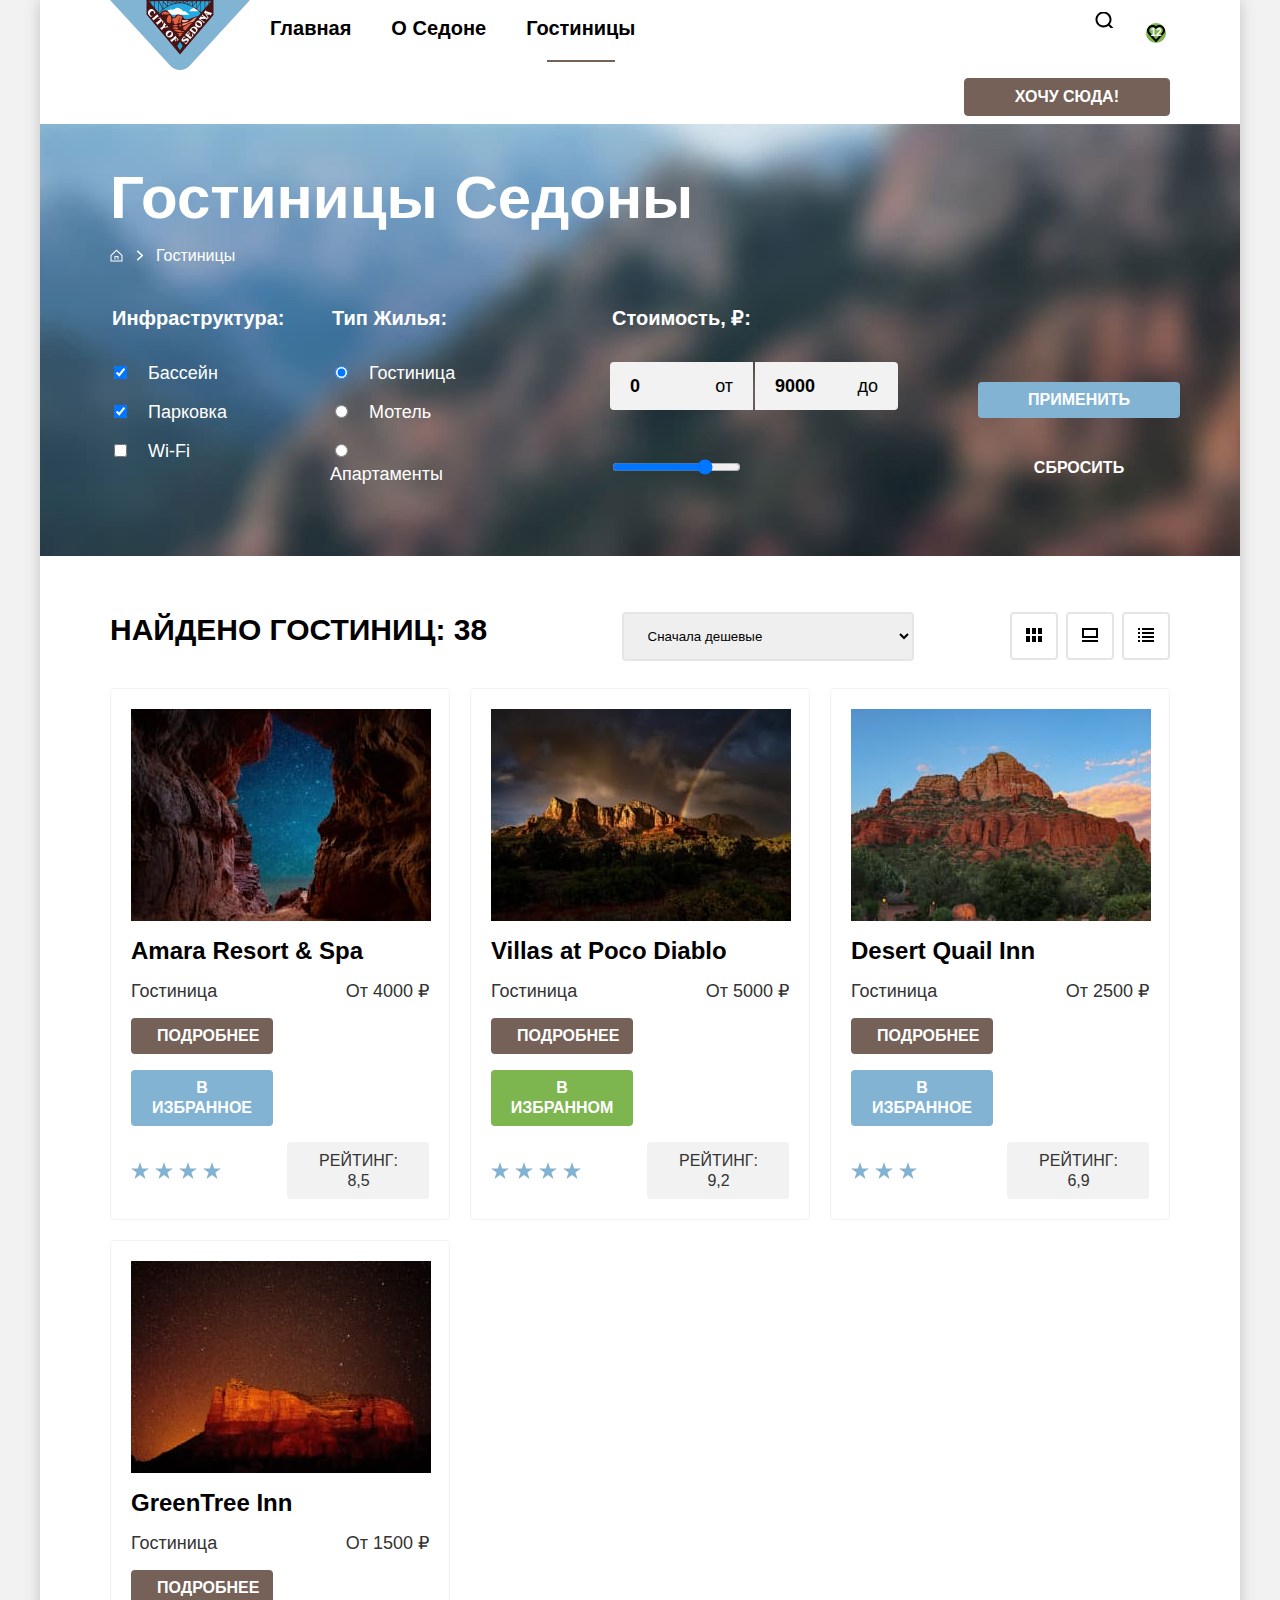
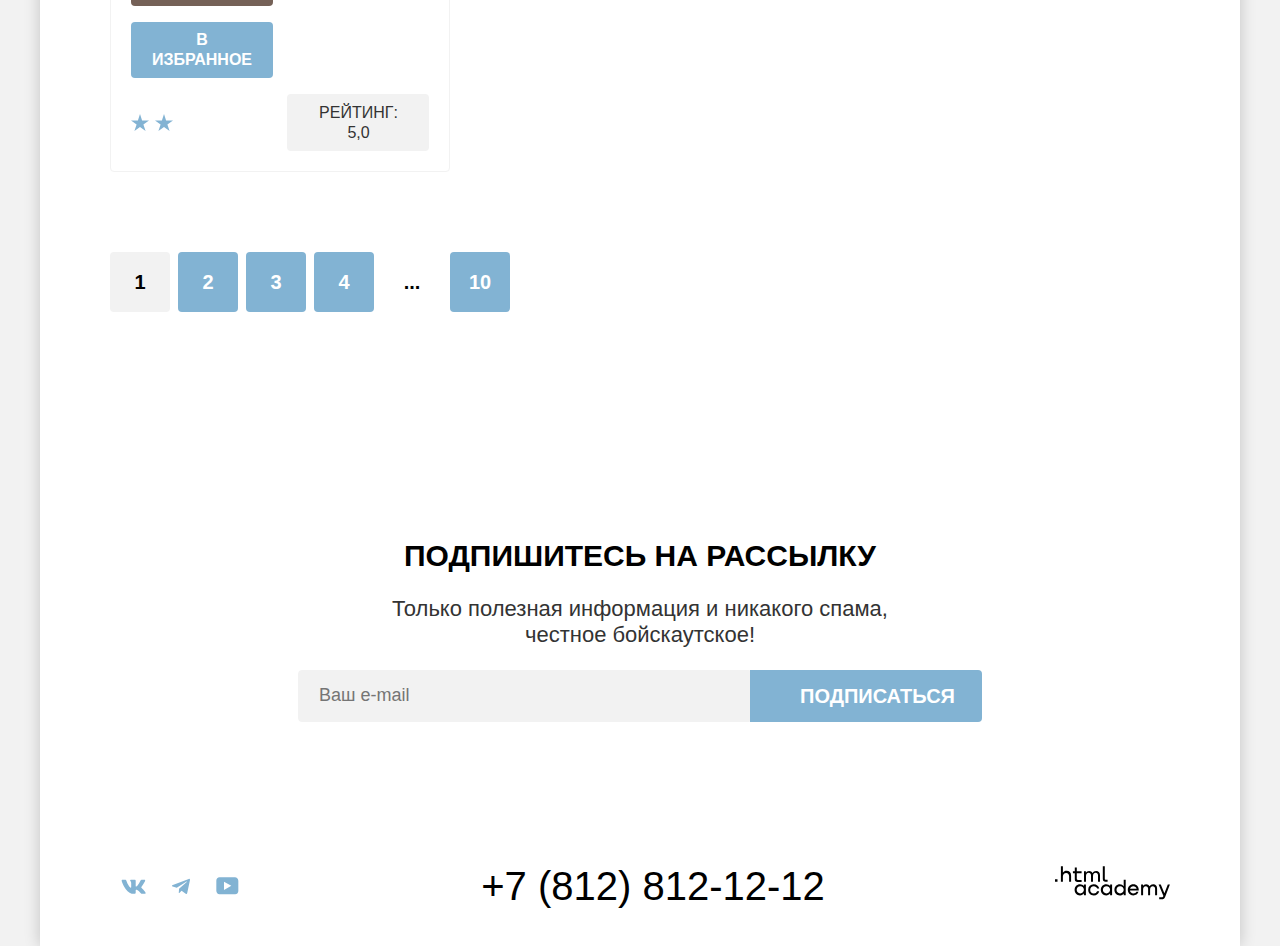
==== commit bd4cfb5a: "Добавляет декоративные элементы всех страниц" ====
--- a/catalog.html
+++ b/catalog.html
@@ -134,7 +134,7 @@
             </fieldset>
             <div class="hotels-filter-submit-block">
               <button class="hotels-filter-submit-button" type="submit">Применить</button>
-              <button class="hotels-filter-submit-button" type="reset">Сбросить</button>
+              <button class="hotels-filter-submit-button reset" type="reset">Сбросить</button>
             </div>
           </form>
         </section>
@@ -152,7 +152,11 @@
             <ul class="select-button-list">
               <li class="select-button-item">
                 <a href="#" class="select-button">
-                  <svg aria-hidden="true" focusable="false" width="16" height="14" viewBox="0 0 16 14" fill="none" xmlns="http://www.w3.org/2000/svg"><path d="M4 0H0v6h4V0Zm12 0h-4v6h4V0Zm-6 0H6v6h4V0ZM4 8H0v6h4V8Zm12 0h-4v6h4V8Zm-6 0H6v6h4V8Z" fill="#000"/></svg>
+                  <svg class="select-button-cards" aria-hidden="true" focusable="false" width="16" height="14"
+                    viewBox="0 0 16 14" fill="none" xmlns="http://www.w3.org/2000/svg">
+                    <path d="M4 0H0v6h4V0Zm12 0h-4v6h4V0Zm-6 0H6v6h4V0ZM4 8H0v6h4V8Zm12 0h-4v6h4V8Zm-6 0H6v6h4V8Z"
+                      fill="#000" />
+                  </svg>
                   <span class="visually-hidden">Вариант отображения: показать карточки</span>
                 </a>
               </li>
@@ -160,7 +164,10 @@
 
               <li class="select-button-item">
                 <a href="#" class="select-button">
-                  <svg aria-hidden="true" focusable="false" width="16" height="14" fill="none" xmlns="http://www.w3.org/2000/svg"><path d="M16 12H0v2h16v-2ZM14 2v6H2V2h12Zm2-2H0v10h16V0Z" fill="#000"/></svg>
+                  <svg class="select-button-table" aria-hidden="true" focusable="false" width="16" height="14"
+                    fill="none" xmlns="http://www.w3.org/2000/svg">
+                    <path d="M16 12H0v2h16v-2ZM14 2v6H2V2h12Zm2-2H0v10h16V0Z" fill="#000" />
+                  </svg>
                   <span class="visually-hidden">Вариант отображения: показать по одному отелю</span>
                 </a>
               </li>
@@ -168,7 +175,12 @@
 
               <li class="select-button-item">
                 <a href="#" class="select-button">
-                  <svg aria-hidden="true" focusable="false" width="16" height="14" viewBox="0 0 16 14" fill="none" xmlns="http://www.w3.org/2000/svg"><path d="M2 0H0v2h2V0Zm14 0H4v2h12V0ZM2 4H0v2h2V4Zm14 0H4v2h12V4ZM2 8H0v2h2V8Zm14 0H4v2h12V8ZM2 12H0v2h2v-2Zm14 0H4v2h12v-2Z" fill="#000"/></svg>
+                  <svg class="select-button-lists" aria-hidden="true" focusable="false" width="16" height="14"
+                    viewBox="0 0 16 14" fill="none" xmlns="http://www.w3.org/2000/svg">
+                    <path
+                      d="M2 0H0v2h2V0Zm14 0H4v2h12V0ZM2 4H0v2h2V4Zm14 0H4v2h12V4ZM2 8H0v2h2V8Zm14 0H4v2h12V8ZM2 12H0v2h2v-2Zm14 0H4v2h12v-2Z"
+                      fill="#000" />
+                  </svg>
                   <span class="visually-hidden">Вариант отображения: показать список</span>
                 </a>
               </li>
@@ -195,18 +207,16 @@
                   <button class="product-card-favourites" type="button">В избранное</button>
                 </div>
                 <div class="product-card-container">
-
+                  <span class="visually-hidden">Отель 4 звезды</span>
                   <div class="product-card-stars">
                     <div class="product-card-star"></div>
                     <div class="product-card-star"></div>
                     <div class="product-card-star"></div>
                     <div class="product-card-star"></div>
                   </div>
-
                   <span class="product-card-rating">Рейтинг: 8,5</span>
                 </div>
               </div>
-
             </li>
             <li class="product-card">
               <a class="product-card-link" href="#">
@@ -214,23 +224,22 @@
                   alt="горы на закате с радугой">
                 <h3 class="product-card-title">Villas at Poco Diablo</h3>
               </a>
-
               <div class="product-card-content">
                 <div class="product-card-container">
                   <span class="product-card-price"> Гостиница</span>
                   <span class="product-card-price"> От 5000 ₽</span>
                 </div>
-
                 <div class="product-card-container">
                   <a class="product-card-details" href="#">Подробнее</a>
                   <button class="product-card-favourites button" type="button">В избранном</button>
                 </div>
                 <div class="product-card-container">
                   <div class="product-card-stars">
-                      <div class="product-card-star"></div>
-                      <div class="product-card-star"></div>
-                      <div class="product-card-star"></div>
-                      <div class="product-card-star"></div>
+                    <span class="visually-hidden">Отель 4 звезды</span>
+                    <div class="product-card-star"></div>
+                    <div class="product-card-star"></div>
+                    <div class="product-card-star"></div>
+                    <div class="product-card-star"></div>
                   </div>
                   <span class="product-card-rating">Рейтинг: 9,2</span>
                 </div>
@@ -242,7 +251,6 @@
                   alt="горы днем и кустарники">
                 <h3 class="product-card-title">Desert Quail Inn</h3>
               </a>
-
               <div class="product-card-content">
                 <div class="product-card-container">
                   <span class="product-card-price"> Гостиница</span> <span class="product-card-price"> От 2500 ₽</span>
@@ -253,9 +261,10 @@
                 </div>
                 <div class="product-card-container">
                   <div class="product-card-stars">
-                      <div class="product-card-star"></div>
-                      <div class="product-card-star"></div>
-                      <div class="product-card-star"></div>
+                    <span class="visually-hidden">Отель 3 звезды</span>
+                    <div class="product-card-star"></div>
+                    <div class="product-card-star"></div>
+                    <div class="product-card-star"></div>
                   </div>
                   <span class="product-card-rating">Рейтинг: 6,9</span>
                 </div>
@@ -267,23 +276,23 @@
                   alt="горы вечером в закатном свете и звездным небом">
                 <h3 class="product-card-title">GreenTree Inn</h3>
               </a>
-
               <div class="product-card-content">
-              <div class="product-card-container">
-                <span class="product-card-price"> Гостиница</span> <span class="product-card-price"> От 1500 ₽</span>
-              </div>
-              <div class="product-card-container">
-                <a class="product-card-details" href="#">Подробнее</a>
-                <button class="product-card-favourites" type="button">В избранное</button>
-              </div>
-              <div class="product-card-container">
-                <div class="product-card-stars">
-                    <div class="product-card-star"></div>
-                    <div class="product-card-star"></div>
-                </div>
-                <span class="product-card-rating">Рейтинг: 5,0</span>
-              </div>
-            </div>
+                <div class="product-card-container">
+                  <span class="product-card-price"> Гостиница</span> <span class="product-card-price"> От 1500 ₽</span>
+                </div>
+                <div class="product-card-container">
+                  <a class="product-card-details" href="#">Подробнее</a>
+                  <button class="product-card-favourites" type="button">В избранное</button>
+                </div>
+                <div class="product-card-container">
+                  <div class="product-card-stars">
+                    <span class="visually-hidden">Отель 2 звезды</span>
+                    <div class="product-card-star"></div>
+                    <div class="product-card-star"></div>
+                  </div>
+                  <span class="product-card-rating">Рейтинг: 5,0</span>
+                </div>
+              </div>
             </li>
           </ul>
 
@@ -332,19 +341,32 @@
         <ul class="page-footer-contacts-list">
           <li class="page-footer-contacts-item">
             <a class="page-footer-contacts-link" href="https://vk.com/htmlacademy">
-              <svg class="contacts-icon" aria-hidden="true" focusable="false" xmlns="http://www.w3.org/2000/svg" width="25" height="15" fill="none"><path fill="#83B3D3" fill-rule="evenodd" d="M24.12 1.8c.16-.54 0-.94-.8-.94H20.7c-.67 0-.98.34-1.15.73 0 0-1.33 3.2-3.22 5.27-.61.6-.9.8-1.23.8-.16 0-.41-.2-.41-.75v-5.1c0-.66-.19-.95-.74-.95H9.82c-.42 0-.67.3-.67.59 0 .62.95.76 1.04 2.51v3.8c0 .83-.15.98-.48.98-.9 0-3.06-3.2-4.34-6.88-.25-.72-.5-1-1.18-1H1.57c-.75 0-.9.34-.9.73 0 .68.89 4.07 4.14 8.55 2.17 3.06 5.23 4.72 8 4.72 1.68 0 1.88-.37 1.88-1v-2.32c0-.74.16-.88.7-.88.38 0 1.05.19 2.6 1.66 1.79 1.75 2.08 2.54 3.08 2.54h2.63c.75 0 1.12-.37.9-1.1-.23-.72-1.08-1.77-2.2-3.02-.62-.71-1.54-1.48-1.82-1.86-.39-.5-.28-.71 0-1.15 0 0 3.2-4.42 3.54-5.93Z" clip-rule="evenodd"/></svg>
+              <svg class="contacts-icon" aria-hidden="true" focusable="false" xmlns="http://www.w3.org/2000/svg"
+                width="25" height="15" fill="none">
+                <path fill-rule="evenodd"
+                  d="M24.12 1.8c.16-.54 0-.94-.8-.94H20.7c-.67 0-.98.34-1.15.73 0 0-1.33 3.2-3.22 5.27-.61.6-.9.8-1.23.8-.16 0-.41-.2-.41-.75v-5.1c0-.66-.19-.95-.74-.95H9.82c-.42 0-.67.3-.67.59 0 .62.95.76 1.04 2.51v3.8c0 .83-.15.98-.48.98-.9 0-3.06-3.2-4.34-6.88-.25-.72-.5-1-1.18-1H1.57c-.75 0-.9.34-.9.73 0 .68.89 4.07 4.14 8.55 2.17 3.06 5.23 4.72 8 4.72 1.68 0 1.88-.37 1.88-1v-2.32c0-.74.16-.88.7-.88.38 0 1.05.19 2.6 1.66 1.79 1.75 2.08 2.54 3.08 2.54h2.63c.75 0 1.12-.37.9-1.1-.23-.72-1.08-1.77-2.2-3.02-.62-.71-1.54-1.48-1.82-1.86-.39-.5-.28-.71 0-1.15 0 0 3.2-4.42 3.54-5.93Z"
+                  clip-rule="evenodd" />
+              </svg>
               <span class="visually-hidden">Переход на сайт Вконтакте</span>
             </a>
           </li>
           <li class="page-footer-contacts-item">
             <a class="page-footer-contacts-link" href="https://t.me/htmlacademy">
-              <svg  class="contacts-icon" aria-hidden="true" focusable="false" xmlns="http://www.w3.org/2000/svg" width="18" height="16" fill="none"><path fill="#83B3D3" d="M16.79.96.84 7.1c-1.09.44-1.08 1.05-.2 1.32l4.1 1.28 9.47-5.98c.44-.27.85-.13.52.17l-7.68 6.93-.28 4.22c.41 0 .6-.2.83-.41l1.99-1.94 4.13 3.06c.77.42 1.31.2 1.5-.71l2.72-12.8c.28-1.1-.43-1.61-1.16-1.28Z"/></svg>
+              <svg class="contacts-icon" aria-hidden="true" focusable="false" xmlns="http://www.w3.org/2000/svg"
+                width="18" height="16" fill="none">
+                <path
+                  d="M16.79.96.84 7.1c-1.09.44-1.08 1.05-.2 1.32l4.1 1.28 9.47-5.98c.44-.27.85-.13.52.17l-7.68 6.93-.28 4.22c.41 0 .6-.2.83-.41l1.99-1.94 4.13 3.06c.77.42 1.31.2 1.5-.71l2.72-12.8c.28-1.1-.43-1.61-1.16-1.28Z" />
+              </svg>
               <span class="visually-hidden">Переход в Телеграмм</span>
             </a>
           </li>
           <li class="page-footer-contacts-item">
             <a class="page-footer-contacts-link" href="https://www.youtube.com/user/htmlacademyru">
-              <svg  class="contacts-icon" aria-hidden="true" focusable="false" xmlns="http://www.w3.org/2000/svg" width="23" height="18" fill="none"><path fill="#83B3D3" d="M18.94.36H3.51C1.65.36.33 1.95.33 3.76v10.09c0 1.91 1.32 3.5 3.18 3.5h15.65c1.64 0 3.17-1.59 3.17-3.4V3.76c-.22-1.8-1.53-3.4-3.39-3.4ZM7.99 12.89V4.82l7.34 4.04-7.34 4.03Z"/></svg>
+              <svg class="contacts-icon" aria-hidden="true" focusable="false" xmlns="http://www.w3.org/2000/svg"
+                width="23" height="18" fill="none">
+                <path
+                  d="M18.94.36H3.51C1.65.36.33 1.95.33 3.76v10.09c0 1.91 1.32 3.5 3.18 3.5h15.65c1.64 0 3.17-1.59 3.17-3.4V3.76c-.22-1.8-1.53-3.4-3.39-3.4ZM7.99 12.89V4.82l7.34 4.04-7.34 4.03Z" />
+              </svg>
               <span class="visually-hidden">Переход на сайт Ютуб</span>
             </a>
           </li>
@@ -354,7 +376,11 @@
         </a>
         <a class="page-footer-site-developer" href="https://htmlacademy.ru/">
 
-          <svg class="site-developer" aria-hidden="true" focusable="false" width="115" height="34" fill="none" xmlns="http://www.w3.org/2000/svg"><path d="M0 13.26v2.6h2.5v-2.6H0Zm11.6-8.4c-1.6 0-2.8.7-3.6 1.7h-.1V.36h-2v15.5h2v-5.3c0-2.1 1.3-3.6 3.3-3.6 1.8 0 2.9 1.4 2.9 3.2v5.7h2v-6.1c.1-3-1.8-4.9-4.5-4.9Zm15 .3h-4.8v-3.7h-2v3.8h-1.9v2h1.9v6c0 1.7 1 2.7 2.7 2.7h4.1v-2h-3.7c-.7 0-1.1-.4-1.1-1.1v-5.7h4.8v-2Zm14.5-.2c-1.6 0-2.9.8-3.5 2.1h-.1c-.6-1.2-1.8-2.1-3.4-2.1-1.4 0-2.5.8-3.1 1.8h-.1v-1.6H29v10.6h2v-5.4c0-2 1-3.5 2.6-3.5 1.5 0 2.4 1 2.4 2.6v6.3h2v-5.6c0-2.4 1.4-3.3 2.6-3.3 1.5 0 2.4 1 2.4 2.6v6.3h2v-6.5c.1-2.5-1.4-4.3-3.9-4.3Zm6.7 8.1c0 1.7 1 2.7 2.8 2.7h2v-2h-1.7c-.7 0-1.1-.4-1.1-1.1V.36h-2v12.7Zm-18.9 7c-.9-1.1-2.2-1.8-3.9-1.8-3.1 0-5.4 2.3-5.4 5.6s2.3 5.6 5.4 5.6c1.8 0 3-.8 3.8-1.9h.1v1.6h2v-10.6h-2v1.5Zm-3.6 7.4c-2.2 0-3.6-1.6-3.6-3.6s1.4-3.6 3.6-3.6 3.6 1.6 3.6 3.6c0 1.9-1.4 3.6-3.6 3.6Zm18.9-5.1c-.5-2.4-2.6-4.1-5.4-4.1a5.4 5.4 0 0 0-5.6 5.6c0 3.1 2.2 5.6 5.6 5.6 2.8 0 4.9-1.8 5.4-4.2h-2.1a3.4 3.4 0 0 1-3.3 2.3c-2.2 0-3.6-1.6-3.6-3.6s1.4-3.6 3.6-3.6c1.6 0 2.8 1 3.3 2.2h2.1v-.2Zm10.9-2.3c-.9-1.1-2.2-1.8-3.9-1.8-3.1 0-5.4 2.3-5.4 5.6s2.3 5.6 5.4 5.6c1.8 0 3-.8 3.8-1.9h.1v1.6h2v-10.6h-2v1.5Zm-3.6 7.4c-2.2 0-3.6-1.6-3.6-3.6s1.4-3.6 3.6-3.6 3.6 1.6 3.6 3.6c0 1.9-1.5 3.6-3.6 3.6Zm17.2-7.3c-.9-1.1-2.2-1.9-3.9-1.9-3.1 0-5.4 2.3-5.4 5.6s2.2 5.6 5.4 5.6c1.7 0 3-.8 3.8-1.8h.1v1.5h2v-15.4h-2v6.4Zm-3.6 7.3c-2.2 0-3.6-1.6-3.6-3.6s1.4-3.6 3.6-3.6 3.6 1.6 3.6 3.6c-.1 2-1.5 3.6-3.6 3.6Zm13.2-9.2c-3.3 0-5.5 2.5-5.5 5.6 0 3 2.1 5.6 5.5 5.6 2.5 0 4.5-1.3 5.2-3.6h-2.1c-.5 1-1.6 1.6-3 1.6-1.9 0-3.3-1.3-3.4-2.9h8.8c.2-3.6-2-6.3-5.5-6.3Zm0 1.9c1.7 0 3 1 3.3 2.6h-6.5c.3-1.5 1.5-2.6 3.2-2.6Zm19.9-1.9c-1.6 0-2.9.8-3.6 2h-.1c-.6-1.2-1.8-2-3.4-2-1.4 0-2.5.7-3.1 1.8v-1.5h-1.9v10.6h2v-5.4c0-2 1-3.4 2.6-3.5 1.5 0 2.4 1 2.4 2.6v6.3h2v-5.6c0-2.4 1.4-3.3 2.6-3.3 1.5 0 2.4 1 2.4 2.6v6.3h2v-6.5c.1-2.6-1.4-4.4-3.9-4.4Zm11.2 9.1-3.6-8.9h-2.2l4.8 11.6c-.3.9-.7 1.2-1.7 1.2h-2.5v2h2.5c1.8 0 2.8-.8 3.5-2.6l4.7-12.2h-2.1l-3.4 8.9Z" fill="#000"/></svg>
+          <svg class="site-developer" aria-hidden="true" focusable="false" width="115" height="34" fill="none"
+            xmlns="http://www.w3.org/2000/svg">
+            <path
+              d="M0 13.26v2.6h2.5v-2.6H0Zm11.6-8.4c-1.6 0-2.8.7-3.6 1.7h-.1V.36h-2v15.5h2v-5.3c0-2.1 1.3-3.6 3.3-3.6 1.8 0 2.9 1.4 2.9 3.2v5.7h2v-6.1c.1-3-1.8-4.9-4.5-4.9Zm15 .3h-4.8v-3.7h-2v3.8h-1.9v2h1.9v6c0 1.7 1 2.7 2.7 2.7h4.1v-2h-3.7c-.7 0-1.1-.4-1.1-1.1v-5.7h4.8v-2Zm14.5-.2c-1.6 0-2.9.8-3.5 2.1h-.1c-.6-1.2-1.8-2.1-3.4-2.1-1.4 0-2.5.8-3.1 1.8h-.1v-1.6H29v10.6h2v-5.4c0-2 1-3.5 2.6-3.5 1.5 0 2.4 1 2.4 2.6v6.3h2v-5.6c0-2.4 1.4-3.3 2.6-3.3 1.5 0 2.4 1 2.4 2.6v6.3h2v-6.5c.1-2.5-1.4-4.3-3.9-4.3Zm6.7 8.1c0 1.7 1 2.7 2.8 2.7h2v-2h-1.7c-.7 0-1.1-.4-1.1-1.1V.36h-2v12.7Zm-18.9 7c-.9-1.1-2.2-1.8-3.9-1.8-3.1 0-5.4 2.3-5.4 5.6s2.3 5.6 5.4 5.6c1.8 0 3-.8 3.8-1.9h.1v1.6h2v-10.6h-2v1.5Zm-3.6 7.4c-2.2 0-3.6-1.6-3.6-3.6s1.4-3.6 3.6-3.6 3.6 1.6 3.6 3.6c0 1.9-1.4 3.6-3.6 3.6Zm18.9-5.1c-.5-2.4-2.6-4.1-5.4-4.1a5.4 5.4 0 0 0-5.6 5.6c0 3.1 2.2 5.6 5.6 5.6 2.8 0 4.9-1.8 5.4-4.2h-2.1a3.4 3.4 0 0 1-3.3 2.3c-2.2 0-3.6-1.6-3.6-3.6s1.4-3.6 3.6-3.6c1.6 0 2.8 1 3.3 2.2h2.1v-.2Zm10.9-2.3c-.9-1.1-2.2-1.8-3.9-1.8-3.1 0-5.4 2.3-5.4 5.6s2.3 5.6 5.4 5.6c1.8 0 3-.8 3.8-1.9h.1v1.6h2v-10.6h-2v1.5Zm-3.6 7.4c-2.2 0-3.6-1.6-3.6-3.6s1.4-3.6 3.6-3.6 3.6 1.6 3.6 3.6c0 1.9-1.5 3.6-3.6 3.6Zm17.2-7.3c-.9-1.1-2.2-1.9-3.9-1.9-3.1 0-5.4 2.3-5.4 5.6s2.2 5.6 5.4 5.6c1.7 0 3-.8 3.8-1.8h.1v1.5h2v-15.4h-2v6.4Zm-3.6 7.3c-2.2 0-3.6-1.6-3.6-3.6s1.4-3.6 3.6-3.6 3.6 1.6 3.6 3.6c-.1 2-1.5 3.6-3.6 3.6Zm13.2-9.2c-3.3 0-5.5 2.5-5.5 5.6 0 3 2.1 5.6 5.5 5.6 2.5 0 4.5-1.3 5.2-3.6h-2.1c-.5 1-1.6 1.6-3 1.6-1.9 0-3.3-1.3-3.4-2.9h8.8c.2-3.6-2-6.3-5.5-6.3Zm0 1.9c1.7 0 3 1 3.3 2.6h-6.5c.3-1.5 1.5-2.6 3.2-2.6Zm19.9-1.9c-1.6 0-2.9.8-3.6 2h-.1c-.6-1.2-1.8-2-3.4-2-1.4 0-2.5.7-3.1 1.8v-1.5h-1.9v10.6h2v-5.4c0-2 1-3.4 2.6-3.5 1.5 0 2.4 1 2.4 2.6v6.3h2v-5.6c0-2.4 1.4-3.3 2.6-3.3 1.5 0 2.4 1 2.4 2.6v6.3h2v-6.5c.1-2.6-1.4-4.4-3.9-4.4Zm11.2 9.1-3.6-8.9h-2.2l4.8 11.6c-.3.9-.7 1.2-1.7 1.2h-2.5v2h2.5c1.8 0 2.8-.8 3.5-2.6l4.7-12.2h-2.1l-3.4 8.9Z" />
+          </svg>
           <span class="visually-hidden">Сделано командой html academy</span>
         </a>
       </footer>
--- a/styles/styles.css
+++ b/styles/styles.css
@@ -100,9 +100,17 @@
   font-weight: 700;
   font-size: 20px;
   line-height: 24px;
-  padding: 16px 20px;
-
-
+  padding: 16px 20px 0;
+}
+
+.navigation-link-current::after {
+  content: "";
+  display: block;
+  width: 68px;
+  border-bottom: 2px solid rgb(117, 98, 87);
+  margin: 0 auto;
+  padding-bottom: 20px;
+  order: 1;
 }
 
 .navigation-user .navigation-item:nth-child(1),
@@ -141,9 +149,10 @@
   margin: 11px 4px 33px 20px;
 }
 
-.navigation-link-current {
+.navigation-link-current::before {
   text-decoration: underline;
   text-decoration-color: #756257;
+
 }
 
 .navigation-link-favourites {
@@ -160,6 +169,17 @@
   padding: 8px 50px;
   margin: 14px 0 14px 24px;
 }
+
+.navigation-link-favourites:hover,
+.navigation-link-favourites:focus {
+  background: rgb(97, 80, 72);
+}
+
+.navigation-link-favourites:active {
+  background: rgb(117, 97, 87);
+  color: rgba(255, 255, 255, 0.3);
+}
+
 
 
 /*Welcome*/
@@ -231,6 +251,8 @@
 
 .advantages-item-container {
   padding: 102px 85px;
+  display: flex;
+  flex-direction: column;
 }
 
 .advantages-item {
@@ -252,10 +274,19 @@
   line-height: 28px;
   text-transform: uppercase;
   color: #000000;
-  margin: 0;
-  margin-bottom: 60px;
+  margin: 0 auto;
   text-align: center;
-
+  max-width: 175px;
+  display: flex;
+  flex-direction: column;
+}
+
+.advantages-subtitle::after {
+  content: "";
+  display: block;
+  width: 60px;
+  border-bottom: 2px solid rgba(0, 0, 0, 0.3);
+  margin: 30px auto;
 }
 
 .advantages-description {
@@ -319,15 +350,21 @@
 }
 
 .home {
-  background-image:url("../images/services-1.svg");
- }
-
-.food { background-image:url("../images/services-2.svg");}
-
-.souvenirs{ background-image:url("../images/services-3.svg");}
-
-.home, .food, .souvenirs {
-   background-repeat:no-repeat;
+  background-image: url("../images/services-1.svg");
+}
+
+.food {
+  background-image: url("../images/services-2.svg");
+}
+
+.souvenirs {
+  background-image: url("../images/services-3.svg");
+}
+
+.home,
+.food,
+.souvenirs {
+  background-repeat: no-repeat;
   background-size: 100% 100%;
 }
 
@@ -377,6 +414,17 @@
   padding: 8px 50px;
 }
 
+.searching-hotels-button:hover,
+.searching-hotels-button:focus {
+  background: rgb(97, 80, 72);
+}
+
+.searching-hotels-button:active {
+  background: rgb(117, 97, 87);
+  color: rgba(255, 255, 255, 0.3);
+
+}
+
 /* Subscription */
 .subscription {
   background-color: #808080;
@@ -432,10 +480,21 @@
   background-color: #82b3d3;
   border-radius: 0 4px 4px 0;
   border: none;
-  cursor:pointer;
+  cursor: pointer;
   padding: 8px 50px;
   width: 232px;
 }
+
+.subscription-button:hover,
+.subscription-button:focus {
+  background: rgb(104, 162, 202);
+}
+
+.subscription-button:active {
+  background: rgb(130, 179, 211);
+  color: rgba(255, 255, 255, 0.3);
+}
+
 
 /*Footer*/
 .page-footer {
@@ -453,27 +512,33 @@
   display: flex;
   flex-wrap: wrap;
 
- }
+}
 
 .page-footer-contacts-link {
   display: block;
   position: relative;
-padding: 13px 11px;
-   width: 47px;
-height: 40px;
+  padding: 13px 11px;
+  width: 47px;
+  height: 40px;
 }
 
 .contacts-icon {
-fill:#82b3d3;
-
-
-position: absolute;
-top: 0;
- right:0;
- bottom: 0;
-left: 0;
-margin: auto auto;
-
+  fill: #82b3d3;
+  position: absolute;
+  top: 0;
+  right: 0;
+  bottom: 0;
+  left: 0;
+  margin: auto auto;
+}
+
+.contacts-icon:hover,
+.contacts-icon:focus {
+  fill: rgb(104, 162, 202);
+}
+
+.contacts-icon:active {
+  fill: rgba(104, 162, 202, 0.3);
 }
 
 .page-footer-contacts-phone {
@@ -484,11 +549,32 @@
   text-decoration: none
 }
 
+.page-footer-contacts-phone:hover,
+.page-footer-contacts-phone:focus {
+  color: rgb(117, 97, 87)
+}
+
+.page-footer-contacts-phone:active {
+  color: rgba(117, 97, 87, 0.3)
+}
+
 .page-footer-site-developer {
   display: block;
-}
-
-
+
+}
+
+.site-developer {
+  fill: #000000
+}
+
+.site-developer:hover,
+.site-developer:focus {
+  fill: rgb(117, 97, 87)
+}
+
+.site-developer:active {
+  fill: rgba(117, 97, 87, 0.3)
+}
 
 /*Catalog page*/
 
@@ -512,19 +598,19 @@
 }
 
 .breadcrumbs-item {
-  min-width:13px;
-  min-height:15px;
-  }
+  min-width: 13px;
+  min-height: 15px;
+}
 
 .home-item {
   background-image: url("../images/home.svg");
-  background-repeat:no-repeat;
+  background-repeat: no-repeat;
   background-position: center;
 }
 
 .arrow-item {
   background-image: url("../images/arrow.svg");
-  background-repeat:no-repeat;
+  background-repeat: no-repeat;
   background-position: center;
 }
 
@@ -546,6 +632,19 @@
   display: block;
   font-size: 16px;
   line-height: 21px;
+  cursor: pointer;
+}
+
+.breadcrumbs-link:hover {
+  color: rgba(255, 255, 255, 0.6)
+}
+
+.breadcrumbs-link:focus {
+  color: #ffffff;
+}
+
+.breadcrumbs-link:active {
+  color: rgba(255, 255, 255, 0.3)
 }
 
 .hotels-filter {
@@ -563,7 +662,8 @@
   flex-wrap: wrap;
   gap: 16px;
   margin: 0;
-  padding: 0;}
+  padding: 0;
+}
 
 .hotels-filter-group {
   padding: 0;
@@ -607,7 +707,7 @@
 }
 
 .hotel-price {
-    padding-left: 70px;
+  padding-left: 70px;
   display: flex;
   gap: 2px;
   align-items: flex-start;
@@ -625,6 +725,15 @@
   border: 0 solid rgb(242, 242, 242)
 }
 
+.hotel-price-input:hover {
+  background: rgb(230, 230, 230);
+}
+
+.hotel-price-input:focus {
+  border: 3px solid rgb(131, 179, 211);
+  background: rgb(230, 230, 230);
+}
+
 .start-price {
   border-radius: 4px 0 0 4px;
   margin-bottom: 36px;
@@ -647,6 +756,17 @@
 
 .hotels-filter-submit-button {
   display: block;
+  cursor: pointer;
+}
+
+.hotels-filter-submit-button:hover,
+.hotels-filter-submit-button:focus {
+  background: rgb(104, 162, 202);
+}
+
+.hotels-filter-submit-button:active {
+  background: rgb(130, 179, 211);
+  color: rgba(255, 255, 255, 0.3)
 }
 
 .hotels-filter-submit-button:first-child {
@@ -666,10 +786,28 @@
   padding: 8px 50px;
 }
 
-.hotels-filter-submit-button:last-child {
+.reset {
   background-color: transparent;
   border: 0 solid transparent;
 }
+
+.reset:hover {
+  background: transparent;
+  color: rgba(255, 255, 255, 0.6)
+}
+
+.reset:focus {
+  box-sizing: border-box;
+  background: transparent;
+  color: #ffffff;
+  border: 3px solid rgb(131, 179, 211);
+}
+
+.reset:active {
+  color: rgba(255, 255, 255, 0.3);
+  border: none;
+}
+
 
 /*Search results*/
 .search-results {
@@ -714,19 +852,47 @@
   box-sizing: border-box;
 }
 
+.select-control-option:hover,
+.select-control-option:focus {
+  box-sizing: border-box;
+  border: 2px solid rgb(104, 162, 202);
+}
+
 .select-button-list {
   width: 160px;
   margin: 0;
   padding: 0;
   list-style-type: none;
   display: flex;
-  align-items:flex-start;
+  align-items: flex-start;
   gap: 8px;
   margin-left: auto;
 }
 
 .select-button-item {
   padding: 12px 14px;
+  box-sizing: border-box;
+  border: 2px solid rgb(229, 229, 229);
+  border-radius: 4px;
+  width: 48px;
+  height: 48px;
+}
+
+.select-button-item:hover {
+  border: 2px solid rgb(0, 0, 0);
+}
+
+.select-button-item:focus {
+  border: 2px solid rgb(104, 162, 202);
+}
+
+.select-button-item:active {
+  border: 2px solid rgb(0, 0, 0);
+}
+
+.select-button-cards {
+  width: 16px;
+  height: 14px;
 }
 
 .product-list {
@@ -800,7 +966,7 @@
   background-image: url("../images/star.svg");
   background-repeat: no-repeat;
   background-position: center;
-   width: 18px;
+  width: 18px;
   height: 17px;
 }
 
@@ -835,16 +1001,46 @@
   padding: 8px 26px;
 }
 
+.product-card-details:hover,
+.product-card-details:focus {
+  background: rgb(97, 80, 72);
+}
+
+.product-card-details:active {
+  background: rgb(117, 97, 87);
+  color: rgba(255, 255, 255, 0.3);
+}
+
 .product-card-favourites {
   background: #82b3d3;
-   padding: 8px 19px;
+  padding: 8px 19px;
   box-sizing: border-box;
+}
+
+.product-card-favourites:hover,
+.product-card-favourites:focus {
+  background: rgb(104, 162, 202);
+}
+
+.product-card-favourites:active {
+  background: rgb(130, 179, 211);
+  color: rgba(255, 255, 255, 0.3);
 }
 
 .button {
   background: #7db54f;
   font-family: inherit;
   padding: 8px 17px;
+}
+
+.button:hover,
+.button:focus {
+  background: rgb(108, 158, 66);
+}
+
+.button:active {
+  background: rgb(125, 181, 79);
+  color: rgba(255, 255, 255, 0.3)
 }
 
 .product-card-rating {
@@ -865,6 +1061,7 @@
   margin-top: 80px;
   margin-bottom: 60px;
   padding: 0;
+  cursor: pointer;
 }
 
 .pagination-link {
@@ -884,12 +1081,29 @@
   align-items: center;
 }
 
-.pagination-current {
+.pagination-link:hover,
+.pagination-link:focus {
+  background: rgb(104, 162, 202);
+}
+
+.pagination-link:active {
+  background: rgb(130, 179, 211);
+  color: rgba(255, 255, 255, 0.3);
+}
+
+
+.pagination-current,
+.pagination-current:hover,
+.pagination-current:focus,
+.pagination-current:active {
   background: #F2F2F2;
   color: #000000;
 }
 
-.pagination-next {
+.pagination-next,
+.pagination-next:hover,
+.pagination-next:focus,
+.pagination-next:active {
   background: transparent;
   color: #000000;
 }
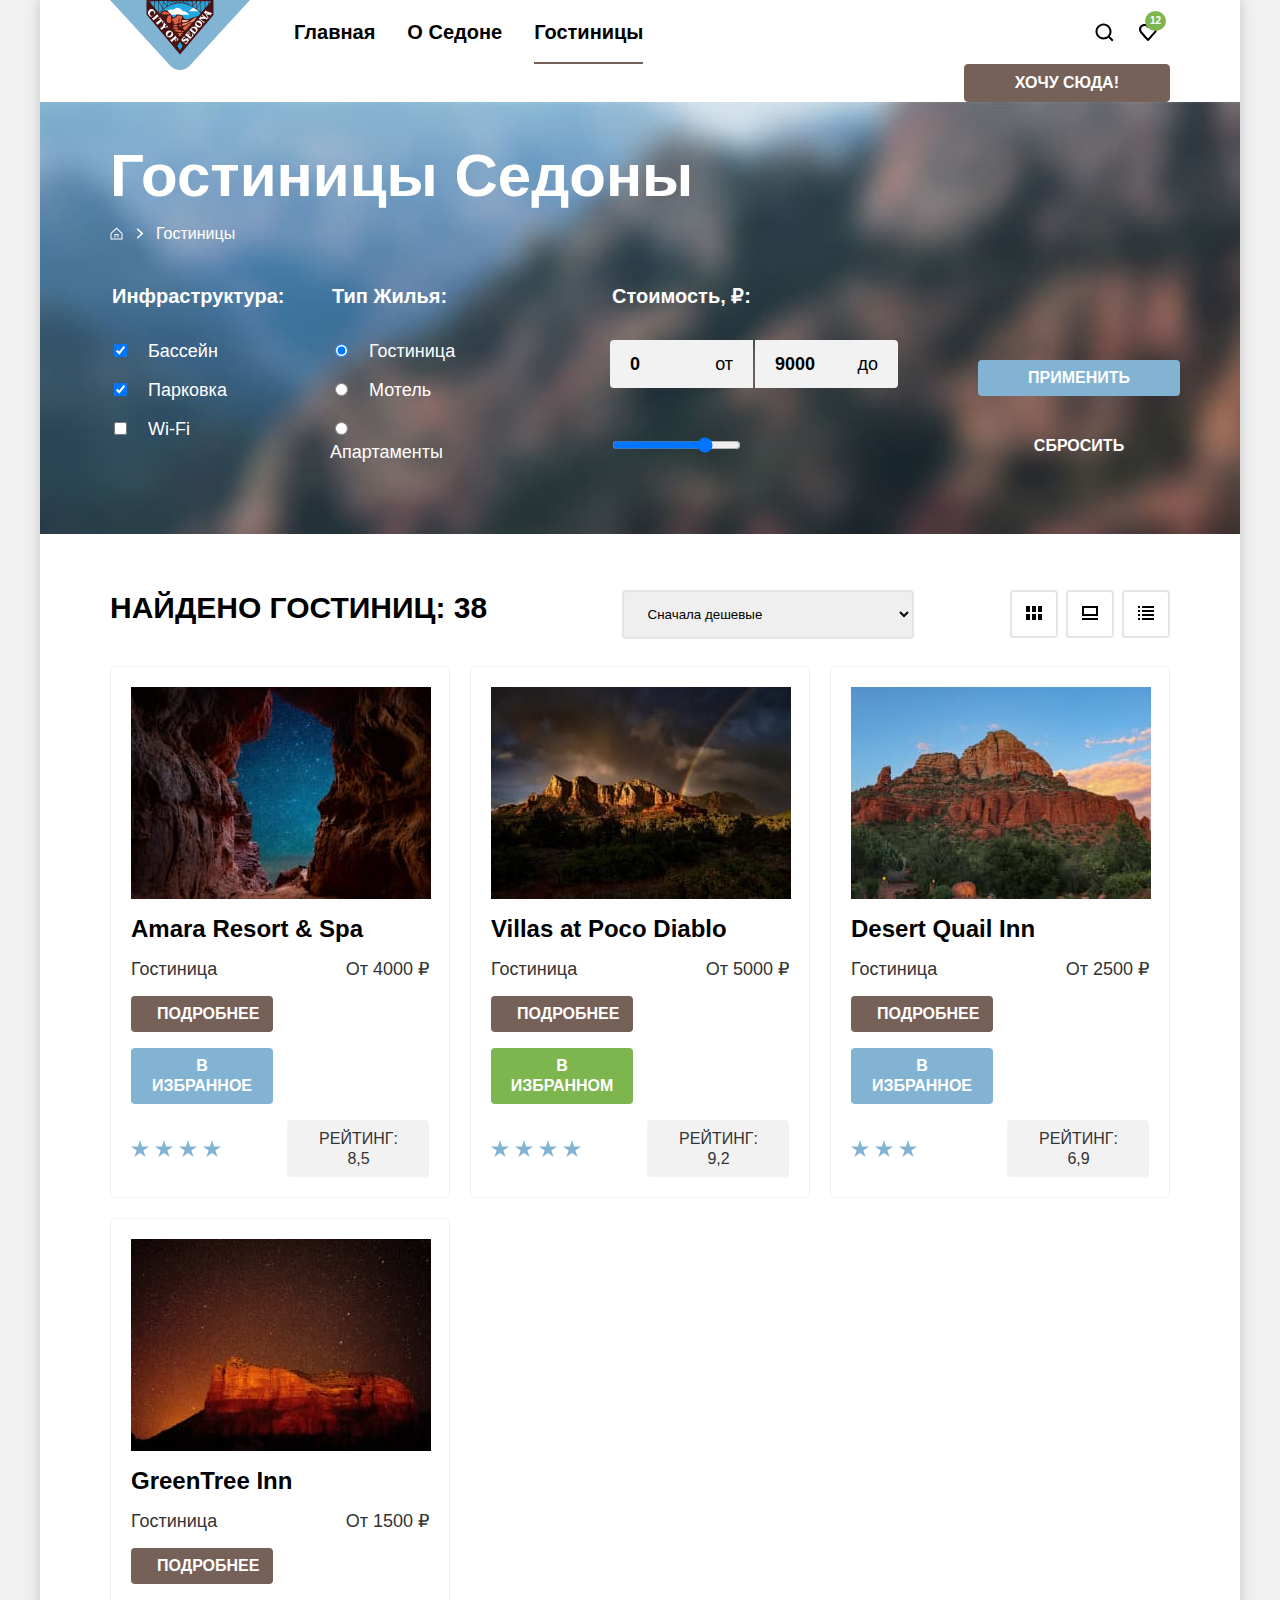
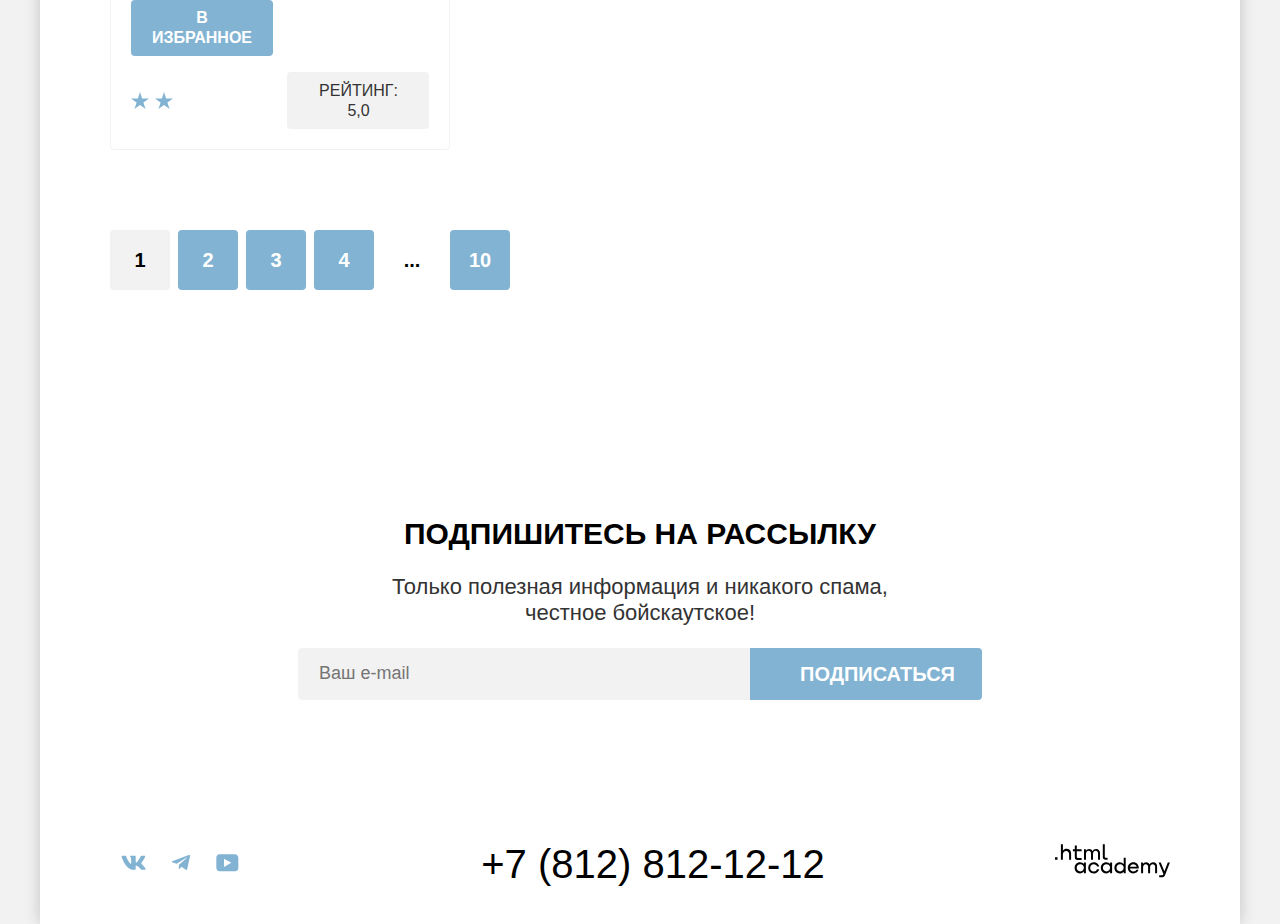
==== commit db67819b: "Вносит корректировки наставника Часть 3" ====
--- a/catalog.html
+++ b/catalog.html
@@ -37,7 +37,7 @@
             <li class="navigation-item">
               <a class="navigation-link favourites-count" href="#">
                 <span class="visually-hidden">Избранных отелей:</span>
-                12</a>
+                <span class="favourites-count-span">12</span></a>
             </li>
             <li class="navigation-item">
               <a class="navigation-link-favourites" href="#">
--- a/styles/styles.css
+++ b/styles/styles.css
@@ -64,23 +64,26 @@
   flex-grow: 1;
 }
 
+.navigation {
+  display: flex;
+  padding: 0 70px;
+  margin: 0;
+  position: relative;
+}
+
 .header-link {
-  display: block;
-}
-
-.navigation {
-  display: flex;
-  padding: 0 70px;
-  margin: 0;
+  position: absolute;
 }
 
 .navigation-list {
   list-style: none;
   padding: 0;
   margin: 0;
+  margin-left: 168px;
   width: 500px;
   display: flex;
   flex-wrap: wrap;
+  height: 100%;
 }
 
 .navigation-user {
@@ -90,6 +93,7 @@
   margin-left: auto;
   display: flex;
   justify-content: flex-end;
+  align-items: center;
   flex-wrap: wrap;
 }
 
@@ -100,25 +104,30 @@
   font-weight: 700;
   font-size: 20px;
   line-height: 24px;
-  padding: 16px 20px 0;
+  padding: 20px 16px;
+  height: 100%;
+}
+
+.navigation-link-current {
+  position: relative;
 }
 
 .navigation-link-current::after {
+  position: absolute;
+  left: 16px;
+  right: 16px;
+  bottom: 0;
   content: "";
-  display: block;
-  width: 68px;
   border-bottom: 2px solid rgb(117, 98, 87);
-  margin: 0 auto;
-  padding-bottom: 20px;
-  order: 1;
 }
 
 .navigation-user .navigation-item:nth-child(1),
 .navigation-user .navigation-item:nth-child(2) {
-  width: 44px;
+  min-width: 44px;
   height: 64px;
   margin: 0;
-  padding: 12px 0;
+  padding: 0;
+  position: relative;
 }
 
 .navigation-user .navigation-item:nth-child(1) .navigation-link {
@@ -127,32 +136,27 @@
   background-position: center;
 }
 
-.navigation-user .navigation-item:nth-child(2) .navigation-link {
+.navigation-user .navigation-item:nth-child(2) {
   background-image: url("../images/heart.svg");
   background-repeat: no-repeat;
   background-position: center;
 }
 
-.favourites-count {
+.favourites-count-span {
+  background-color: #7db54f;
   color: #ffffff;
-  min-width: 20px;
-  height: 20px;
-  background-color: #7db54f;
-  border-radius: 10px;
   font-size: 10px;
   line-height: 10px;
-  display: flex;
-  justify-content: center;
-  align-items: center;
-  flex-wrap: wrap;
   padding: 5px;
-  margin: 11px 4px 33px 20px;
+  position: absolute;
+  top: 11px;
+  right: 4px;
+  border-radius: 50%;
 }
 
 .navigation-link-current::before {
   text-decoration: underline;
   text-decoration-color: #756257;
-
 }
 
 .navigation-link-favourites {
@@ -167,7 +171,7 @@
   text-transform: uppercase;
   text-decoration: none;
   padding: 8px 50px;
-  margin: 14px 0 14px 24px;
+  margin-left: 20px;
 }
 
 .navigation-link-favourites:hover,
@@ -181,16 +185,13 @@
 }
 
 
-
 /*Welcome*/
-
 .welcome {
   background-image: url("../images/welcome-divider.svg"), url("../images/welcome-background.jpg");
   background-size: 100% auto, cover;
   background-repeat: no-repeat, no-repeat;
   background-position: center bottom, center center;
   background-color: #808080;
-  margin-top: -6px;
 }
 
 .welcome-image {
@@ -286,6 +287,14 @@
   display: block;
   width: 60px;
   border-bottom: 2px solid rgba(0, 0, 0, 0.3);
+  margin: 30px auto;
+}
+
+.line1::after {
+  content: "";
+  display: block;
+  width: 60px;
+  border-bottom: 2px solid rgba(255, 255, 255, 0.3);
   margin: 30px auto;
 }
 
@@ -511,24 +520,17 @@
   padding: 0;
   display: flex;
   flex-wrap: wrap;
-
 }
 
 .page-footer-contacts-link {
   display: block;
-  position: relative;
-  padding: 13px 11px;
+  padding: 10px;
   width: 47px;
   height: 40px;
 }
 
 .contacts-icon {
   fill: #82b3d3;
-  position: absolute;
-  top: 0;
-  right: 0;
-  bottom: 0;
-  left: 0;
   margin: auto auto;
 }
 
@@ -584,7 +586,6 @@
   background: #82b3d3 url("../images/filter-background.jpg") no-repeat center center;
   background-size: cover;
   padding: 35px 70px 70px;
-  margin-top: -6px;
 }
 
 .breadcrumbs-list {
@@ -722,7 +723,8 @@
   width: 143px;
   padding: 12px 20px;
   background: rgb(242, 242, 242);
-  border: 0 solid rgb(242, 242, 242)
+  border: 0 solid rgb(242, 242, 242);
+  outline: none;
 }
 
 .hotel-price-input:hover {
@@ -757,6 +759,7 @@
 .hotels-filter-submit-button {
   display: block;
   cursor: pointer;
+  outline: none;
 }
 
 .hotels-filter-submit-button:hover,
@@ -842,6 +845,7 @@
   border-radius: 4px;
   margin-left: auto;
   height: 49px;
+  outline: none;
 }
 
 .select-control-option {
@@ -852,8 +856,8 @@
   box-sizing: border-box;
 }
 
-.select-control-option:hover,
-.select-control-option:focus {
+.select-control:hover,
+.select-control:focus {
   box-sizing: border-box;
   border: 2px solid rgb(104, 162, 202);
 }
@@ -878,15 +882,19 @@
   height: 48px;
 }
 
-.select-button-item:hover {
+.select-button {
+  outline: none;
+}
+
+.select-button:hover {
   border: 2px solid rgb(0, 0, 0);
 }
 
-.select-button-item:focus {
+.select-button:focus {
   border: 2px solid rgb(104, 162, 202);
 }
 
-.select-button-item:active {
+.select-button:active {
   border: 2px solid rgb(0, 0, 0);
 }
 
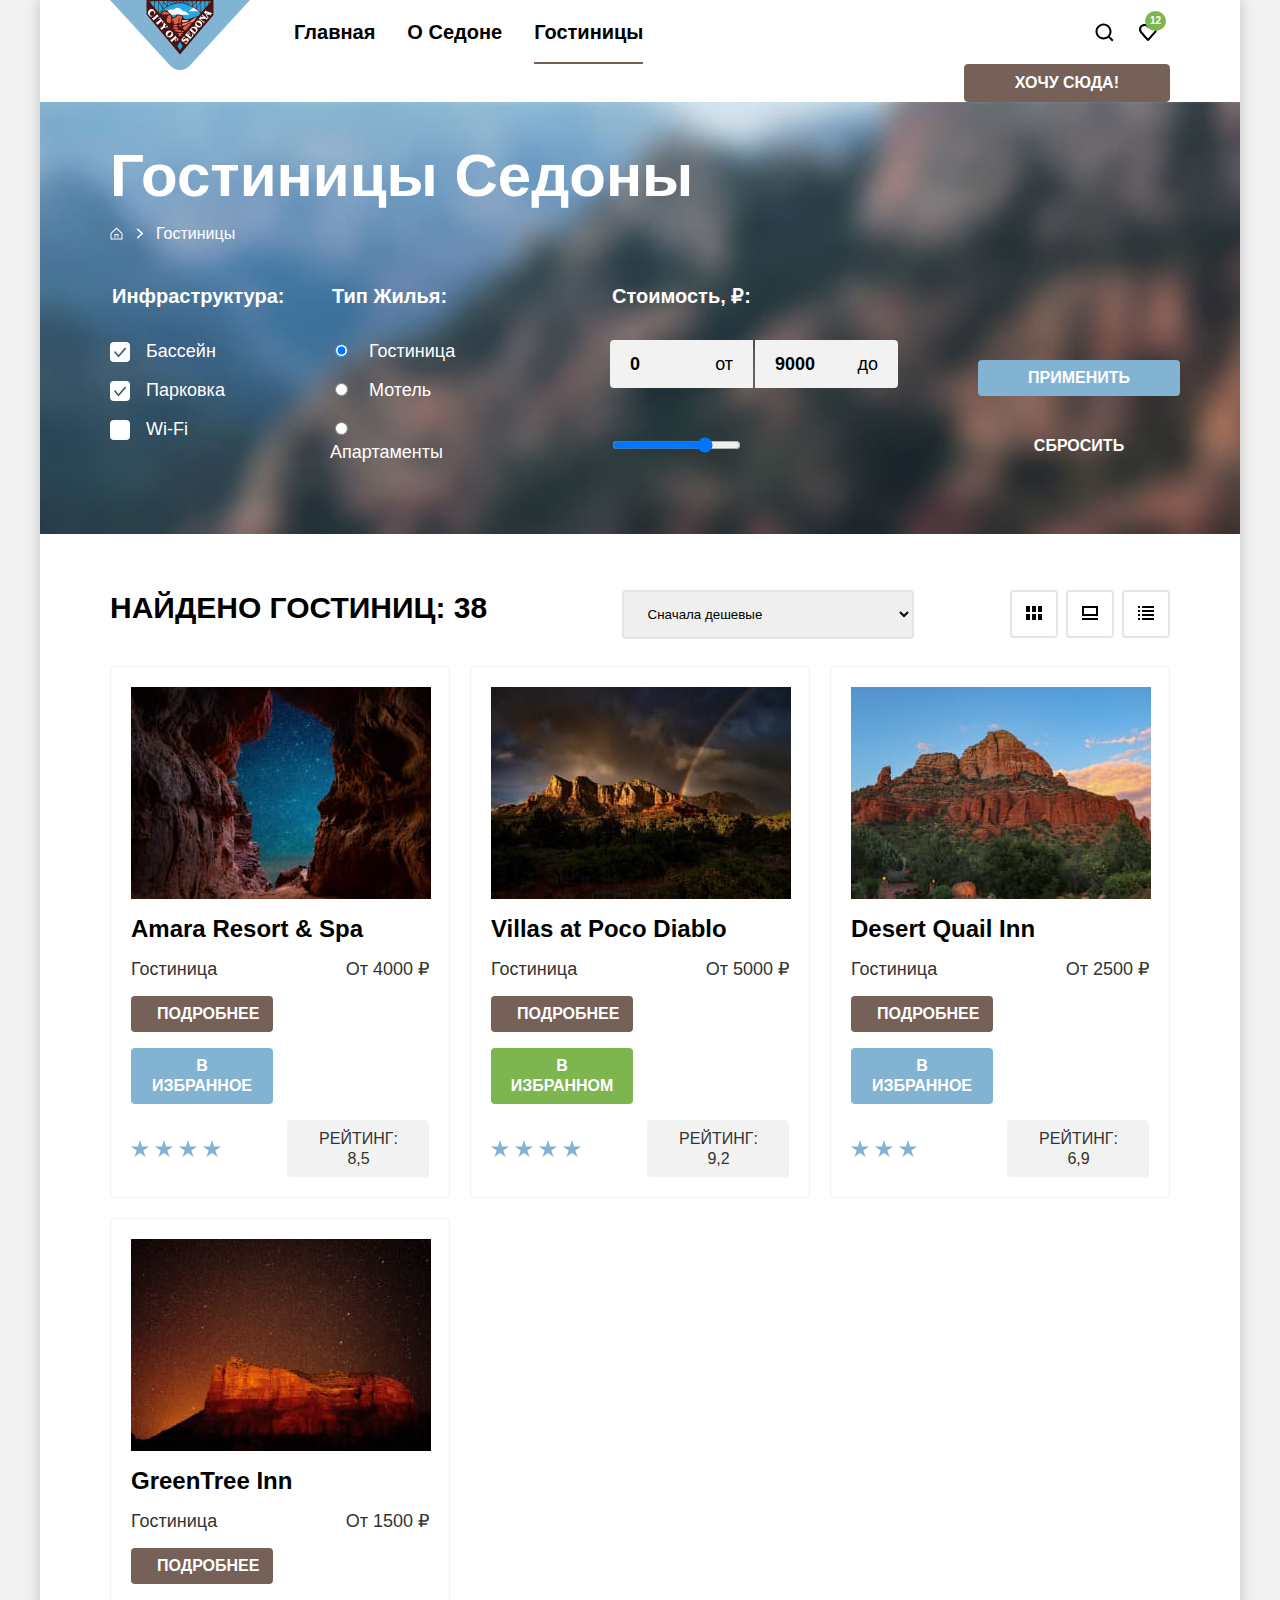
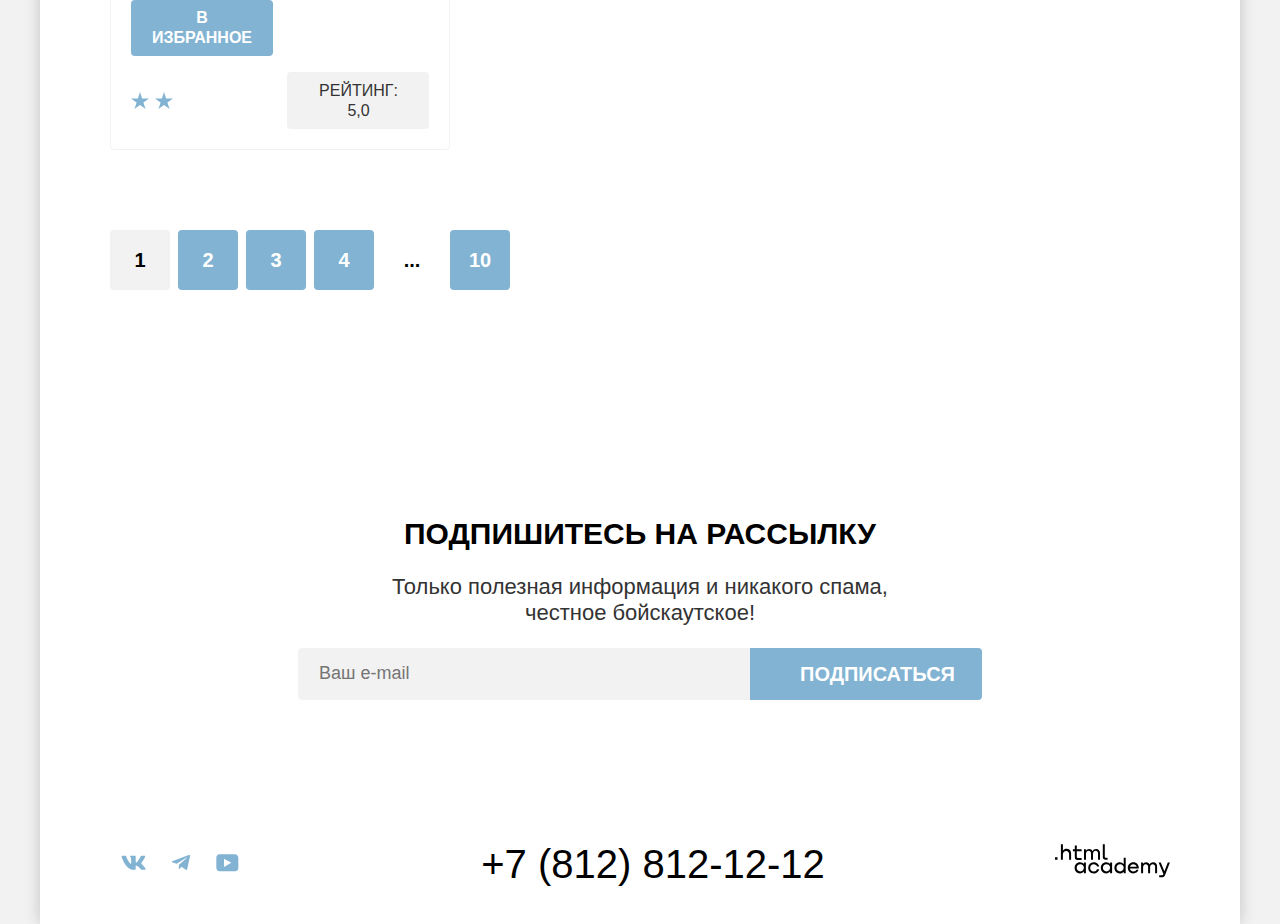
==== commit 77023bb4: "Добавляет кастомизированные чекбосы Каталог" ====
--- a/catalog.html
+++ b/catalog.html
@@ -1,390 +1,372 @@
 <!DOCTYPE html>
 <html lang="en">
 
-  <head>
-    <meta charset="UTF-8">
-    <meta name="viewport" content="width=device-width, initial-scale=1.0">
-    <title>Каталог</title>
-    <link type="image/x-icon" href="images/favicon.svg" rel="shortcut icon">
-    <link rel="stylesheet" href="styles/styles.css">
-  </head>
-
-  <body>
-    <div class="container">
-      <!-- Header -->
-      <header class="main-page-header">
-        <nav class="navigation">
-          <a class="header-link" href="index.html">
-            <img class="logo" src="images/logo.svg" width="140" height="70" alt="Логотип города Седона">
-          </a>
-          <ul class="navigation-list">
-            <li class="navigation-item">
-              <a class="navigation-link" href="index.html">Главная</a>
-            </li>
-            <li class="navigation-item">
-              <a class="navigation-link" href="#">О Седоне</a>
-            </li>
-            <li class="navigation-item">
-              <a class="navigation-link navigation-link-current" href="catalog.html">Гостиницы</a>
-            </li>
-          </ul>
-          <ul class="navigation-list navigation-user">
-            <li class="navigation-item">
-              <a class="navigation-link" href="#">
-                <span class="visually-hidden">Поиск</span>
-              </a>
-            </li>
-            <li class="navigation-item">
-              <a class="navigation-link favourites-count" href="#">
-                <span class="visually-hidden">Избранных отелей:</span>
-                <span class="favourites-count-span">12</span></a>
-            </li>
-            <li class="navigation-item">
-              <a class="navigation-link-favourites" href="#">
-                <span class="visually-hidden">Переход на страницу с информацией о городе Седона</span>
-                Хочу сюда!</a>
-            </li>
-          </ul>
-        </nav>
-      </header>
-      <main class="main-container main-inner">
-
-        <!-- Form for choosing hotels -->
-        <section class="catalog-hotels">
-          <h1 class="inner-header-title">Гостиницы Седоны</h1>
-          <ul class="breadcrumbs-list">
-
-            <li class="breadcrumbs-item home-item">
-              <a class="breadcrumbs-link" href="index.html">
-                <span class="visually-hidden">Иконка возврата на главную
-                  страницу</span>
-              </a>
-            </li>
-
-            <li class="breadcrumbs-item arrow-item">
-              <a class="breadcrumbs-link" href="index.html">
-                <span class="visually-hidden">Иконка стрелки вправо</span>
-              </a>
-            </li>
-
-            <li class="breadcrumbs-item">
-              <a class="breadcrumbs-link">Гостиницы</a>
-            </li>
-          </ul>
-          <h2 class="visually-hidden">Список фильтров для выбора гостиниц</h2>
-          <form class="hotels-filter" action="https://echo.htmlacademy.ru" method="post">
-            <fieldset class="hotels-filter-group">
-              <legend class="hotels-filter-title"> Инфраструктура:</legend>
-              <ul class="hotels-filter-list">
-                <li class="hotels-filter-item">
-                  <label class="infrastructure-label">
-                    <input class="infrastructure-input" type="checkbox" name="swimming-pool" checked> Бассейн
-                  </label>
-                </li>
-                <li class="hotels-filter-item">
-                  <label class="infrastructure-label">
-                    <input class="infrastructure-input" type="checkbox" name="parking" checked> Парковка
-                  </label>
-                </li>
-                <li class="hotels-filter-item">
-                  <label class="infrastructure-label">
-                    <input class="infrastructure-input" type="checkbox" name="wi-fi"> Wi-Fi
-                  </label>
-                </li>
-              </ul>
-            </fieldset>
-            <fieldset class="hotels-filter-group hotel-type">
-              <legend class="hotels-filter-title"> Тип Жилья:</legend>
-              <ul class="hotels-filter-list">
-                <li class="hotels-filter-item">
-                  <label class="hotel-type-label">
-                    <input class="hotel-type-input" type="radio" name="hotel-type-name" value="hotel" checked>
-                    Гостиница
-                  </label>
-                </li>
-                <li class="hotels-filter-item">
-                  <label class="hotel-type-label">
-                    <input class="hotel-type-input" type="radio" name="hotel-type-name" value="motel"> Мотель
-                  </label>
-                </li>
-                <li class="hotels-filter-item">
-                  <label class="hotel-type-label">
-                    <input class="hotel-type-input" type="radio" name="hotel-type-name" value="apartments">
-                    Апартаменты
-                  </label>
-                </li>
-              </ul>
-            </fieldset>
-            <fieldset class="hotels-filter-group hotel-price">
-              <legend class="hotels-filter-title"> Стоимость, ₽: </legend>
-
-              <div class="hotel-price-range-block">
-                <input class="hotel-price-input start-price" type="number" name="hotel-price-name" value="0"
-                  placeholder="от">
-                <span class="hotels-filter-span">от</span>
-              </div>
-
-              <div class="hotel-price-range-block">
-                <input class="hotel-price-input final-price" type="number" name="hotel-price-name" value="9000"
-                  placeholder="до">
-                <span class="hotels-filter-span">до</span>
-              </div>
-
-              <input class="hotel-price-range-input" type="range" max="12000" min="0" value="9000">
-            </fieldset>
-            <div class="hotels-filter-submit-block">
-              <button class="hotels-filter-submit-button" type="submit">Применить</button>
-              <button class="hotels-filter-submit-button reset" type="reset">Сбросить</button>
-            </div>
-          </form>
-        </section>
-
-        <!-- Search results -->
-        <section class="search-results">
-          <div class="search-results-container">
-            <h2 class="search-results-title">Найдено гостиниц: 38</h2>
-            <select class="select-control" name="select-control-name" aria-label="Сортировка">
-              <option class="select-control-option" value="cheap-hotels-first">Сначала дешевые</option>
-              <option class="select-control-option" value="expensive-hotels-first">Сначала дорогие</option>
-              <option class="select-control-option" value="popular-hotels-first">Сначала популярные</option>
-            </select>
-
-            <ul class="select-button-list">
-              <li class="select-button-item">
-                <a href="#" class="select-button">
-                  <svg class="select-button-cards" aria-hidden="true" focusable="false" width="16" height="14"
-                    viewBox="0 0 16 14" fill="none" xmlns="http://www.w3.org/2000/svg">
-                    <path d="M4 0H0v6h4V0Zm12 0h-4v6h4V0Zm-6 0H6v6h4V0ZM4 8H0v6h4V8Zm12 0h-4v6h4V8Zm-6 0H6v6h4V8Z"
-                      fill="#000" />
-                  </svg>
-                  <span class="visually-hidden">Вариант отображения: показать карточки</span>
-                </a>
-              </li>
-
-
-              <li class="select-button-item">
-                <a href="#" class="select-button">
-                  <svg class="select-button-table" aria-hidden="true" focusable="false" width="16" height="14"
-                    fill="none" xmlns="http://www.w3.org/2000/svg">
-                    <path d="M16 12H0v2h16v-2ZM14 2v6H2V2h12Zm2-2H0v10h16V0Z" fill="#000" />
-                  </svg>
-                  <span class="visually-hidden">Вариант отображения: показать по одному отелю</span>
-                </a>
-              </li>
-
-
-              <li class="select-button-item">
-                <a href="#" class="select-button">
-                  <svg class="select-button-lists" aria-hidden="true" focusable="false" width="16" height="14"
-                    viewBox="0 0 16 14" fill="none" xmlns="http://www.w3.org/2000/svg">
-                    <path
-                      d="M2 0H0v2h2V0Zm14 0H4v2h12V0ZM2 4H0v2h2V4Zm14 0H4v2h12V4ZM2 8H0v2h2V8Zm14 0H4v2h12V8ZM2 12H0v2h2v-2Zm14 0H4v2h12v-2Z"
-                      fill="#000" />
-                  </svg>
-                  <span class="visually-hidden">Вариант отображения: показать список</span>
-                </a>
-              </li>
-
-
-            </ul>
-
-          </div>
-
-          <ul class="product-list">
-            <li class="product-card">
-              <a class="product-card-link" href="#">
-                <img class="product-card-img" src="images/catalog/hotel-1.jpg" width="300" height="212"
-                  alt="ущелье с видом на зведное небо">
-                <h3 class="product-card-title">Amara Resort & Spa</h3>
-              </a>
-              <div class="product-card-content">
-                <div class="product-card-container">
-                  <span class="product-card-price"> Гостиница</span>
-                  <span class="product-card-price"> От 4000 ₽</span>
-                </div>
-                <div class="product-card-container">
-                  <a class="product-card-details" href="#">Подробнее</a>
-                  <button class="product-card-favourites" type="button">В избранное</button>
-                </div>
-                <div class="product-card-container">
-                  <span class="visually-hidden">Отель 4 звезды</span>
-                  <div class="product-card-stars">
-                    <div class="product-card-star"></div>
-                    <div class="product-card-star"></div>
-                    <div class="product-card-star"></div>
-                    <div class="product-card-star"></div>
-                  </div>
-                  <span class="product-card-rating">Рейтинг: 8,5</span>
-                </div>
-              </div>
-            </li>
-            <li class="product-card">
-              <a class="product-card-link" href="#">
-                <img class="product-card-img" src="images/catalog/hotel-2.jpg" width="300" height="212"
-                  alt="горы на закате с радугой">
-                <h3 class="product-card-title">Villas at Poco Diablo</h3>
-              </a>
-              <div class="product-card-content">
-                <div class="product-card-container">
-                  <span class="product-card-price"> Гостиница</span>
-                  <span class="product-card-price"> От 5000 ₽</span>
-                </div>
-                <div class="product-card-container">
-                  <a class="product-card-details" href="#">Подробнее</a>
-                  <button class="product-card-favourites button" type="button">В избранном</button>
-                </div>
-                <div class="product-card-container">
-                  <div class="product-card-stars">
-                    <span class="visually-hidden">Отель 4 звезды</span>
-                    <div class="product-card-star"></div>
-                    <div class="product-card-star"></div>
-                    <div class="product-card-star"></div>
-                    <div class="product-card-star"></div>
-                  </div>
-                  <span class="product-card-rating">Рейтинг: 9,2</span>
-                </div>
-              </div>
-            </li>
-            <li class="product-card">
-              <a class="product-card-link" href="#">
-                <img class="product-card-img" src="images/catalog/hotel-3.jpg" width="300" height="212"
-                  alt="горы днем и кустарники">
-                <h3 class="product-card-title">Desert Quail Inn</h3>
-              </a>
-              <div class="product-card-content">
-                <div class="product-card-container">
-                  <span class="product-card-price"> Гостиница</span> <span class="product-card-price"> От 2500 ₽</span>
-                </div>
-                <div class="product-card-container">
-                  <a class="product-card-details" href="#">Подробнее</a>
-                  <button class="product-card-favourites" type="button">В избранное</button>
-                </div>
-                <div class="product-card-container">
-                  <div class="product-card-stars">
-                    <span class="visually-hidden">Отель 3 звезды</span>
-                    <div class="product-card-star"></div>
-                    <div class="product-card-star"></div>
-                    <div class="product-card-star"></div>
-                  </div>
-                  <span class="product-card-rating">Рейтинг: 6,9</span>
-                </div>
-              </div>
-            </li>
-            <li class="product-card">
-              <a class="product-card-link" href="#">
-                <img class="product-card-img" src="images/catalog/hotel-4.jpg" width="300" height="212"
-                  alt="горы вечером в закатном свете и звездным небом">
-                <h3 class="product-card-title">GreenTree Inn</h3>
-              </a>
-              <div class="product-card-content">
-                <div class="product-card-container">
-                  <span class="product-card-price"> Гостиница</span> <span class="product-card-price"> От 1500 ₽</span>
-                </div>
-                <div class="product-card-container">
-                  <a class="product-card-details" href="#">Подробнее</a>
-                  <button class="product-card-favourites" type="button">В избранное</button>
-                </div>
-                <div class="product-card-container">
-                  <div class="product-card-stars">
-                    <span class="visually-hidden">Отель 2 звезды</span>
-                    <div class="product-card-star"></div>
-                    <div class="product-card-star"></div>
-                  </div>
-                  <span class="product-card-rating">Рейтинг: 5,0</span>
-                </div>
-              </div>
-            </li>
-          </ul>
-
-          <!-- Pagination -->
-          <ul class="pagination">
-            <li class="pagination-item">
-              <a class="pagination-link pagination-current">1</a>
-            </li>
-            <li class="pagination-item">
-              <a class="pagination-link" href="#">2</a>
-            </li>
-            <li class="pagination-item">
-              <a class="pagination-link" href="#">3</a>
-            </li>
-            <li class="pagination-item">
-              <a class="pagination-link" href="#">4</a>
-            </li>
-            <li class="pagination-item">
-              <a class="pagination-link pagination-next" href="#">
-                <span class="visually-hidden">Следующая страница</span>
-                ...</a>
-            </li>
-            <li class="pagination-item">
-              <a class="pagination-link" href="#">10</a>
-            </li>
-          </ul>
-        </section>
-
-        <!-- Subscription -->
-        <section class="subscription-catalog">
-          <h2 class="subscription-title-catalog">Подпишитесь на рассылку</h2>
-          <p class="subscription-description-catalog">Только полезная информация и никакого спама, <br>честное
-            бойскаутское!</p>
-          <form class="subscription-form" action="#" method="post">
-            <label class="subscription-label">
-              <input class="subscription-input" type="email" name="email" placeholder="Ваш e-mail" required>
-            </label>
-            <button class="subscription-button" type="submit">Подписаться</button>
-          </form>
-        </section>
-      </main>
-
-      <!-- Footer -->
-      <footer class="page-footer">
-        <h2 class="visually-hidden">Контакты</h2>
-        <ul class="page-footer-contacts-list">
-          <li class="page-footer-contacts-item">
-            <a class="page-footer-contacts-link" href="https://vk.com/htmlacademy">
-              <svg class="contacts-icon" aria-hidden="true" focusable="false" xmlns="http://www.w3.org/2000/svg"
-                width="25" height="15" fill="none">
-                <path fill-rule="evenodd"
-                  d="M24.12 1.8c.16-.54 0-.94-.8-.94H20.7c-.67 0-.98.34-1.15.73 0 0-1.33 3.2-3.22 5.27-.61.6-.9.8-1.23.8-.16 0-.41-.2-.41-.75v-5.1c0-.66-.19-.95-.74-.95H9.82c-.42 0-.67.3-.67.59 0 .62.95.76 1.04 2.51v3.8c0 .83-.15.98-.48.98-.9 0-3.06-3.2-4.34-6.88-.25-.72-.5-1-1.18-1H1.57c-.75 0-.9.34-.9.73 0 .68.89 4.07 4.14 8.55 2.17 3.06 5.23 4.72 8 4.72 1.68 0 1.88-.37 1.88-1v-2.32c0-.74.16-.88.7-.88.38 0 1.05.19 2.6 1.66 1.79 1.75 2.08 2.54 3.08 2.54h2.63c.75 0 1.12-.37.9-1.1-.23-.72-1.08-1.77-2.2-3.02-.62-.71-1.54-1.48-1.82-1.86-.39-.5-.28-.71 0-1.15 0 0 3.2-4.42 3.54-5.93Z"
-                  clip-rule="evenodd" />
-              </svg>
-              <span class="visually-hidden">Переход на сайт Вконтакте</span>
-            </a>
-          </li>
-          <li class="page-footer-contacts-item">
-            <a class="page-footer-contacts-link" href="https://t.me/htmlacademy">
-              <svg class="contacts-icon" aria-hidden="true" focusable="false" xmlns="http://www.w3.org/2000/svg"
-                width="18" height="16" fill="none">
-                <path
-                  d="M16.79.96.84 7.1c-1.09.44-1.08 1.05-.2 1.32l4.1 1.28 9.47-5.98c.44-.27.85-.13.52.17l-7.68 6.93-.28 4.22c.41 0 .6-.2.83-.41l1.99-1.94 4.13 3.06c.77.42 1.31.2 1.5-.71l2.72-12.8c.28-1.1-.43-1.61-1.16-1.28Z" />
-              </svg>
-              <span class="visually-hidden">Переход в Телеграмм</span>
-            </a>
-          </li>
-          <li class="page-footer-contacts-item">
-            <a class="page-footer-contacts-link" href="https://www.youtube.com/user/htmlacademyru">
-              <svg class="contacts-icon" aria-hidden="true" focusable="false" xmlns="http://www.w3.org/2000/svg"
-                width="23" height="18" fill="none">
-                <path
-                  d="M18.94.36H3.51C1.65.36.33 1.95.33 3.76v10.09c0 1.91 1.32 3.5 3.18 3.5h15.65c1.64 0 3.17-1.59 3.17-3.4V3.76c-.22-1.8-1.53-3.4-3.39-3.4ZM7.99 12.89V4.82l7.34 4.04-7.34 4.03Z" />
-              </svg>
-              <span class="visually-hidden">Переход на сайт Ютуб</span>
-            </a>
-          </li>
-        </ul>
-        <a class="page-footer-contacts-phone" href="tel:+78128121212">
-          <span class="visually-hidden">Телефон для связи:</span> +7 (812) 812-12-12
-        </a>
-        <a class="page-footer-site-developer" href="https://htmlacademy.ru/">
-
-          <svg class="site-developer" aria-hidden="true" focusable="false" width="115" height="34" fill="none"
-            xmlns="http://www.w3.org/2000/svg">
-            <path
-              d="M0 13.26v2.6h2.5v-2.6H0Zm11.6-8.4c-1.6 0-2.8.7-3.6 1.7h-.1V.36h-2v15.5h2v-5.3c0-2.1 1.3-3.6 3.3-3.6 1.8 0 2.9 1.4 2.9 3.2v5.7h2v-6.1c.1-3-1.8-4.9-4.5-4.9Zm15 .3h-4.8v-3.7h-2v3.8h-1.9v2h1.9v6c0 1.7 1 2.7 2.7 2.7h4.1v-2h-3.7c-.7 0-1.1-.4-1.1-1.1v-5.7h4.8v-2Zm14.5-.2c-1.6 0-2.9.8-3.5 2.1h-.1c-.6-1.2-1.8-2.1-3.4-2.1-1.4 0-2.5.8-3.1 1.8h-.1v-1.6H29v10.6h2v-5.4c0-2 1-3.5 2.6-3.5 1.5 0 2.4 1 2.4 2.6v6.3h2v-5.6c0-2.4 1.4-3.3 2.6-3.3 1.5 0 2.4 1 2.4 2.6v6.3h2v-6.5c.1-2.5-1.4-4.3-3.9-4.3Zm6.7 8.1c0 1.7 1 2.7 2.8 2.7h2v-2h-1.7c-.7 0-1.1-.4-1.1-1.1V.36h-2v12.7Zm-18.9 7c-.9-1.1-2.2-1.8-3.9-1.8-3.1 0-5.4 2.3-5.4 5.6s2.3 5.6 5.4 5.6c1.8 0 3-.8 3.8-1.9h.1v1.6h2v-10.6h-2v1.5Zm-3.6 7.4c-2.2 0-3.6-1.6-3.6-3.6s1.4-3.6 3.6-3.6 3.6 1.6 3.6 3.6c0 1.9-1.4 3.6-3.6 3.6Zm18.9-5.1c-.5-2.4-2.6-4.1-5.4-4.1a5.4 5.4 0 0 0-5.6 5.6c0 3.1 2.2 5.6 5.6 5.6 2.8 0 4.9-1.8 5.4-4.2h-2.1a3.4 3.4 0 0 1-3.3 2.3c-2.2 0-3.6-1.6-3.6-3.6s1.4-3.6 3.6-3.6c1.6 0 2.8 1 3.3 2.2h2.1v-.2Zm10.9-2.3c-.9-1.1-2.2-1.8-3.9-1.8-3.1 0-5.4 2.3-5.4 5.6s2.3 5.6 5.4 5.6c1.8 0 3-.8 3.8-1.9h.1v1.6h2v-10.6h-2v1.5Zm-3.6 7.4c-2.2 0-3.6-1.6-3.6-3.6s1.4-3.6 3.6-3.6 3.6 1.6 3.6 3.6c0 1.9-1.5 3.6-3.6 3.6Zm17.2-7.3c-.9-1.1-2.2-1.9-3.9-1.9-3.1 0-5.4 2.3-5.4 5.6s2.2 5.6 5.4 5.6c1.7 0 3-.8 3.8-1.8h.1v1.5h2v-15.4h-2v6.4Zm-3.6 7.3c-2.2 0-3.6-1.6-3.6-3.6s1.4-3.6 3.6-3.6 3.6 1.6 3.6 3.6c-.1 2-1.5 3.6-3.6 3.6Zm13.2-9.2c-3.3 0-5.5 2.5-5.5 5.6 0 3 2.1 5.6 5.5 5.6 2.5 0 4.5-1.3 5.2-3.6h-2.1c-.5 1-1.6 1.6-3 1.6-1.9 0-3.3-1.3-3.4-2.9h8.8c.2-3.6-2-6.3-5.5-6.3Zm0 1.9c1.7 0 3 1 3.3 2.6h-6.5c.3-1.5 1.5-2.6 3.2-2.6Zm19.9-1.9c-1.6 0-2.9.8-3.6 2h-.1c-.6-1.2-1.8-2-3.4-2-1.4 0-2.5.7-3.1 1.8v-1.5h-1.9v10.6h2v-5.4c0-2 1-3.4 2.6-3.5 1.5 0 2.4 1 2.4 2.6v6.3h2v-5.6c0-2.4 1.4-3.3 2.6-3.3 1.5 0 2.4 1 2.4 2.6v6.3h2v-6.5c.1-2.6-1.4-4.4-3.9-4.4Zm11.2 9.1-3.6-8.9h-2.2l4.8 11.6c-.3.9-.7 1.2-1.7 1.2h-2.5v2h2.5c1.8 0 2.8-.8 3.5-2.6l4.7-12.2h-2.1l-3.4 8.9Z" />
-          </svg>
-          <span class="visually-hidden">Сделано командой html academy</span>
-        </a>
-      </footer>
-    </div>
-  </body>
+	<head>
+		<meta charset="UTF-8">
+		<meta name="viewport" content="width=device-width, initial-scale=1.0">
+		<title>Каталог</title>
+		<link type="image/x-icon" href="images/favicon.svg" rel="shortcut icon">
+		<link rel="stylesheet" href="styles/styles.css">
+	</head>
+
+	<body>
+		<div class="container">
+			<!-- Header -->
+			<header class="main-page-header">
+				<nav class="navigation">
+					<a class="header-link" href="index.html">
+						<img class="logo" src="images/logo.svg" width="140" height="70" alt="Логотип города Седона">
+					</a>
+					<ul class="navigation-list">
+						<li class="navigation-item">
+							<a class="navigation-link" href="index.html">Главная</a>
+						</li>
+						<li class="navigation-item">
+							<a class="navigation-link" href="#">О Седоне</a>
+						</li>
+						<li class="navigation-item">
+							<a class="navigation-link navigation-link-current" href="catalog.html">Гостиницы</a>
+						</li>
+					</ul>
+					<ul class="navigation-list navigation-user">
+						<li class="navigation-item">
+							<a class="navigation-link" href="#">
+								<span class="visually-hidden">Поиск</span>
+							</a>
+						</li>
+						<li class="navigation-item">
+							<a class="navigation-link favourites-count" href="#">
+								<span class="visually-hidden">Избранных отелей:</span>
+								<span class="favourites-count-span">12</span></a>
+						</li>
+						<li class="navigation-item">
+							<a class="navigation-link-favourites" href="#">
+								<span class="visually-hidden">Переход на страницу с информацией о городе Седона</span>
+								Хочу сюда!</a>
+						</li>
+					</ul>
+				</nav>
+			</header>
+			<main class="main-container main-inner">
+
+				<!-- Form for choosing hotels -->
+				<section class="catalog-hotels">
+					<h1 class="inner-header-title">Гостиницы Седоны</h1>
+					<ul class="breadcrumbs-list">
+
+						<li class="breadcrumbs-item home-item">
+							<a class="breadcrumbs-link" href="index.html">
+								<span class="visually-hidden">Иконка возврата на главную
+									страницу</span>
+							</a>
+						</li>
+
+						<li class="breadcrumbs-item arrow-item">
+							<a class="breadcrumbs-link" href="index.html">
+								<span class="visually-hidden">Иконка стрелки вправо</span>
+							</a>
+						</li>
+
+						<li class="breadcrumbs-item">
+							<a class="breadcrumbs-link">Гостиницы</a>
+						</li>
+					</ul>
+					<h2 class="visually-hidden">Список фильтров для выбора гостиниц</h2>
+					<form class="hotels-filter" action="https://echo.htmlacademy.ru" method="post">
+						<fieldset class="hotels-filter-group">
+							<legend class="hotels-filter-title"> Инфраструктура:</legend>
+							<ul class="hotels-filter-list">
+								<li class="hotels-filter-item">
+									<label class="infrastructure-label">
+										<input class="infrastructure-input visually-hidden" type="checkbox" name="swimming-pool" checked>
+										<span class="checkbox-input"></span>
+										<span class="checkbox-label">Бассейн</span>
+									</label>
+								</li>
+								<li class="hotels-filter-item">
+									<label class="infrastructure-label">
+										<input class="infrastructure-input visually-hidden" type="checkbox" name="parking" checked>
+										<span class="checkbox-input"></span>
+										<span class="checkbox-label">Парковка</span>
+									</label>
+								</li>
+								<li class="hotels-filter-item">
+									<label class="infrastructure-label">
+										<input class="infrastructure-input visually-hidden" type="checkbox" name="wi-fi">
+										<span class="checkbox-input"></span>
+										<span class="checkbox-label">Wi-Fi</span>
+									</label>
+								</li>
+							</ul>
+						</fieldset>
+						<fieldset class="hotels-filter-group hotel-type">
+							<legend class="hotels-filter-title"> Тип Жилья:</legend>
+							<ul class="hotels-filter-list">
+								<li class="hotels-filter-item">
+									<label class="hotel-type-label">
+										<input class="hotel-type-input" type="radio" name="hotel-type-name" value="hotel" checked>
+										Гостиница
+									</label>
+								</li>
+								<li class="hotels-filter-item">
+									<label class="hotel-type-label">
+										<input class="hotel-type-input" type="radio" name="hotel-type-name" value="motel"> Мотель
+									</label>
+								</li>
+								<li class="hotels-filter-item">
+									<label class="hotel-type-label">
+										<input class="hotel-type-input" type="radio" name="hotel-type-name" value="apartments">
+										Апартаменты
+									</label>
+								</li>
+							</ul>
+						</fieldset>
+						<fieldset class="hotels-filter-group hotel-price">
+							<legend class="hotels-filter-title"> Стоимость, ₽: </legend>
+
+							<div class="hotel-price-range-block">
+								<input class="hotel-price-input start-price" type="number" name="hotel-price-name" value="0" placeholder="от">
+								<span class="hotels-filter-span">от</span>
+							</div>
+
+							<div class="hotel-price-range-block">
+								<input class="hotel-price-input final-price" type="number" name="hotel-price-name" value="9000" placeholder="до">
+								<span class="hotels-filter-span">до</span>
+							</div>
+
+							<input class="hotel-price-range-input" type="range" max="12000" min="0" value="9000">
+						</fieldset>
+						<div class="hotels-filter-submit-block">
+							<button class="hotels-filter-submit-button" type="submit">Применить</button>
+							<button class="hotels-filter-submit-button reset" type="reset">Сбросить</button>
+						</div>
+					</form>
+				</section>
+
+				<!-- Search results -->
+				<section class="search-results">
+					<div class="search-results-container">
+						<h2 class="search-results-title">Найдено гостиниц: 38</h2>
+						<select class="select-control" name="select-control-name" aria-label="Сортировка">
+							<option class="select-control-option" value="cheap-hotels-first">Сначала дешевые</option>
+							<option class="select-control-option" value="expensive-hotels-first">Сначала дорогие</option>
+							<option class="select-control-option" value="popular-hotels-first">Сначала популярные</option>
+						</select>
+
+						<ul class="select-button-list">
+							<li class="select-button-item">
+								<a href="#" class="select-button">
+									<svg class="select-button-cards" aria-hidden="true" focusable="false" width="16" height="14" viewBox="0 0 16 14" fill="none" xmlns="http://www.w3.org/2000/svg">
+										<path d="M4 0H0v6h4V0Zm12 0h-4v6h4V0Zm-6 0H6v6h4V0ZM4 8H0v6h4V8Zm12 0h-4v6h4V8Zm-6 0H6v6h4V8Z" fill="#000" />
+									</svg>
+									<span class="visually-hidden">Вариант отображения: показать карточки</span>
+								</a>
+							</li>
+
+							<li class="select-button-item">
+								<a href="#" class="select-button">
+									<svg class="select-button-table" aria-hidden="true" focusable="false" width="16" height="14" fill="none" xmlns="http://www.w3.org/2000/svg">
+										<path d="M16 12H0v2h16v-2ZM14 2v6H2V2h12Zm2-2H0v10h16V0Z" fill="#000" />
+									</svg>
+									<span class="visually-hidden">Вариант отображения: показать по одному отелю</span>
+								</a>
+							</li>
+
+							<li class="select-button-item">
+								<a href="#" class="select-button">
+									<svg class="select-button-lists" aria-hidden="true" focusable="false" width="16" height="14" viewBox="0 0 16 14" fill="none" xmlns="http://www.w3.org/2000/svg">
+										<path d="M2 0H0v2h2V0Zm14 0H4v2h12V0ZM2 4H0v2h2V4Zm14 0H4v2h12V4ZM2 8H0v2h2V8Zm14 0H4v2h12V8ZM2 12H0v2h2v-2Zm14 0H4v2h12v-2Z" fill="#000" />
+									</svg>
+									<span class="visually-hidden">Вариант отображения: показать список</span>
+								</a>
+							</li>
+
+						</ul>
+
+					</div>
+
+					<ul class="product-list">
+						<li class="product-card">
+							<a class="product-card-link" href="#">
+								<img class="product-card-img" src="images/catalog/hotel-1.jpg" width="300" height="212" alt="ущелье с видом на зведное небо">
+								<h3 class="product-card-title">Amara Resort & Spa</h3>
+							</a>
+							<div class="product-card-content">
+								<div class="product-card-container">
+									<span class="product-card-price"> Гостиница</span>
+									<span class="product-card-price"> От 4000 ₽</span>
+								</div>
+								<div class="product-card-container">
+									<a class="product-card-details" href="#">Подробнее</a>
+									<button class="product-card-favourites" type="button">В избранное</button>
+								</div>
+								<div class="product-card-container">
+									<span class="visually-hidden">Отель 4 звезды</span>
+									<div class="product-card-stars">
+										<div class="product-card-star"></div>
+										<div class="product-card-star"></div>
+										<div class="product-card-star"></div>
+										<div class="product-card-star"></div>
+									</div>
+									<span class="product-card-rating">Рейтинг: 8,5</span>
+								</div>
+							</div>
+						</li>
+						<li class="product-card">
+							<a class="product-card-link" href="#">
+								<img class="product-card-img" src="images/catalog/hotel-2.jpg" width="300" height="212" alt="горы на закате с радугой">
+								<h3 class="product-card-title">Villas at Poco Diablo</h3>
+							</a>
+							<div class="product-card-content">
+								<div class="product-card-container">
+									<span class="product-card-price"> Гостиница</span>
+									<span class="product-card-price"> От 5000 ₽</span>
+								</div>
+								<div class="product-card-container">
+									<a class="product-card-details" href="#">Подробнее</a>
+									<button class="product-card-favourites button" type="button">В избранном</button>
+								</div>
+								<div class="product-card-container">
+									<div class="product-card-stars">
+										<span class="visually-hidden">Отель 4 звезды</span>
+										<div class="product-card-star"></div>
+										<div class="product-card-star"></div>
+										<div class="product-card-star"></div>
+										<div class="product-card-star"></div>
+									</div>
+									<span class="product-card-rating">Рейтинг: 9,2</span>
+								</div>
+							</div>
+						</li>
+						<li class="product-card">
+							<a class="product-card-link" href="#">
+								<img class="product-card-img" src="images/catalog/hotel-3.jpg" width="300" height="212" alt="горы днем и кустарники">
+								<h3 class="product-card-title">Desert Quail Inn</h3>
+							</a>
+							<div class="product-card-content">
+								<div class="product-card-container">
+									<span class="product-card-price"> Гостиница</span> <span class="product-card-price"> От 2500 ₽</span>
+								</div>
+								<div class="product-card-container">
+									<a class="product-card-details" href="#">Подробнее</a>
+									<button class="product-card-favourites" type="button">В избранное</button>
+								</div>
+								<div class="product-card-container">
+									<div class="product-card-stars">
+										<span class="visually-hidden">Отель 3 звезды</span>
+										<div class="product-card-star"></div>
+										<div class="product-card-star"></div>
+										<div class="product-card-star"></div>
+									</div>
+									<span class="product-card-rating">Рейтинг: 6,9</span>
+								</div>
+							</div>
+						</li>
+						<li class="product-card">
+							<a class="product-card-link" href="#">
+								<img class="product-card-img" src="images/catalog/hotel-4.jpg" width="300" height="212" alt="горы вечером в закатном свете и звездным небом">
+								<h3 class="product-card-title">GreenTree Inn</h3>
+							</a>
+							<div class="product-card-content">
+								<div class="product-card-container">
+									<span class="product-card-price"> Гостиница</span> <span class="product-card-price"> От 1500 ₽</span>
+								</div>
+								<div class="product-card-container">
+									<a class="product-card-details" href="#">Подробнее</a>
+									<button class="product-card-favourites" type="button">В избранное</button>
+								</div>
+								<div class="product-card-container">
+									<div class="product-card-stars">
+										<span class="visually-hidden">Отель 2 звезды</span>
+										<div class="product-card-star"></div>
+										<div class="product-card-star"></div>
+									</div>
+									<span class="product-card-rating">Рейтинг: 5,0</span>
+								</div>
+							</div>
+						</li>
+					</ul>
+
+					<!-- Pagination -->
+					<ul class="pagination">
+						<li class="pagination-item">
+							<a class="pagination-link pagination-current">1</a>
+						</li>
+						<li class="pagination-item">
+							<a class="pagination-link" href="#">2</a>
+						</li>
+						<li class="pagination-item">
+							<a class="pagination-link" href="#">3</a>
+						</li>
+						<li class="pagination-item">
+							<a class="pagination-link" href="#">4</a>
+						</li>
+						<li class="pagination-item">
+							<a class="pagination-link pagination-next" href="#">
+								<span class="visually-hidden">Следующая страница</span>
+								...</a>
+						</li>
+						<li class="pagination-item">
+							<a class="pagination-link" href="#">10</a>
+						</li>
+					</ul>
+				</section>
+
+				<!-- Subscription -->
+				<section class="subscription-catalog">
+					<h2 class="subscription-title-catalog">Подпишитесь на рассылку</h2>
+					<p class="subscription-description-catalog">Только полезная информация и никакого спама, <br>честное
+						бойскаутское!</p>
+					<form class="subscription-form" action="#" method="post">
+						<label class="subscription-label">
+							<input class="subscription-input" type="email" name="email" placeholder="Ваш e-mail" required>
+						</label>
+						<button class="subscription-button" type="submit">Подписаться</button>
+					</form>
+				</section>
+			</main>
+
+			<!-- Footer -->
+			<footer class="page-footer">
+				<h2 class="visually-hidden">Контакты</h2>
+				<ul class="page-footer-contacts-list">
+					<li class="page-footer-contacts-item">
+						<a class="page-footer-contacts-link" href="https://vk.com/htmlacademy">
+							<svg class="contacts-icon" aria-hidden="true" focusable="false" xmlns="http://www.w3.org/2000/svg" width="25" height="15" fill="none">
+								<path fill-rule="evenodd" d="M24.12 1.8c.16-.54 0-.94-.8-.94H20.7c-.67 0-.98.34-1.15.73 0 0-1.33 3.2-3.22 5.27-.61.6-.9.8-1.23.8-.16 0-.41-.2-.41-.75v-5.1c0-.66-.19-.95-.74-.95H9.82c-.42 0-.67.3-.67.59 0 .62.95.76 1.04 2.51v3.8c0 .83-.15.98-.48.98-.9 0-3.06-3.2-4.34-6.88-.25-.72-.5-1-1.18-1H1.57c-.75 0-.9.34-.9.73 0 .68.89 4.07 4.14 8.55 2.17 3.06 5.23 4.72 8 4.72 1.68 0 1.88-.37 1.88-1v-2.32c0-.74.16-.88.7-.88.38 0 1.05.19 2.6 1.66 1.79 1.75 2.08 2.54 3.08 2.54h2.63c.75 0 1.12-.37.9-1.1-.23-.72-1.08-1.77-2.2-3.02-.62-.71-1.54-1.48-1.82-1.86-.39-.5-.28-.71 0-1.15 0 0 3.2-4.42 3.54-5.93Z" clip-rule="evenodd" />
+							</svg>
+							<span class="visually-hidden">Переход на сайт Вконтакте</span>
+						</a>
+					</li>
+					<li class="page-footer-contacts-item">
+						<a class="page-footer-contacts-link" href="https://t.me/htmlacademy">
+							<svg class="contacts-icon" aria-hidden="true" focusable="false" xmlns="http://www.w3.org/2000/svg" width="18" height="16" fill="none">
+								<path d="M16.79.96.84 7.1c-1.09.44-1.08 1.05-.2 1.32l4.1 1.28 9.47-5.98c.44-.27.85-.13.52.17l-7.68 6.93-.28 4.22c.41 0 .6-.2.83-.41l1.99-1.94 4.13 3.06c.77.42 1.31.2 1.5-.71l2.72-12.8c.28-1.1-.43-1.61-1.16-1.28Z" />
+							</svg>
+							<span class="visually-hidden">Переход в Телеграмм</span>
+						</a>
+					</li>
+					<li class="page-footer-contacts-item">
+						<a class="page-footer-contacts-link" href="https://www.youtube.com/user/htmlacademyru">
+							<svg class="contacts-icon" aria-hidden="true" focusable="false" xmlns="http://www.w3.org/2000/svg" width="23" height="18" fill="none">
+								<path d="M18.94.36H3.51C1.65.36.33 1.95.33 3.76v10.09c0 1.91 1.32 3.5 3.18 3.5h15.65c1.64 0 3.17-1.59 3.17-3.4V3.76c-.22-1.8-1.53-3.4-3.39-3.4ZM7.99 12.89V4.82l7.34 4.04-7.34 4.03Z" />
+							</svg>
+							<span class="visually-hidden">Переход на сайт Ютуб</span>
+						</a>
+					</li>
+				</ul>
+				<a class="page-footer-contacts-phone" href="tel:+78128121212">
+					<span class="visually-hidden">Телефон для связи:</span> +7 (812) 812-12-12
+				</a>
+				<a class="page-footer-site-developer" href="https://htmlacademy.ru/">
+
+					<svg class="site-developer" aria-hidden="true" focusable="false" width="115" height="34" fill="none" xmlns="http://www.w3.org/2000/svg">
+						<path d="M0 13.26v2.6h2.5v-2.6H0Zm11.6-8.4c-1.6 0-2.8.7-3.6 1.7h-.1V.36h-2v15.5h2v-5.3c0-2.1 1.3-3.6 3.3-3.6 1.8 0 2.9 1.4 2.9 3.2v5.7h2v-6.1c.1-3-1.8-4.9-4.5-4.9Zm15 .3h-4.8v-3.7h-2v3.8h-1.9v2h1.9v6c0 1.7 1 2.7 2.7 2.7h4.1v-2h-3.7c-.7 0-1.1-.4-1.1-1.1v-5.7h4.8v-2Zm14.5-.2c-1.6 0-2.9.8-3.5 2.1h-.1c-.6-1.2-1.8-2.1-3.4-2.1-1.4 0-2.5.8-3.1 1.8h-.1v-1.6H29v10.6h2v-5.4c0-2 1-3.5 2.6-3.5 1.5 0 2.4 1 2.4 2.6v6.3h2v-5.6c0-2.4 1.4-3.3 2.6-3.3 1.5 0 2.4 1 2.4 2.6v6.3h2v-6.5c.1-2.5-1.4-4.3-3.9-4.3Zm6.7 8.1c0 1.7 1 2.7 2.8 2.7h2v-2h-1.7c-.7 0-1.1-.4-1.1-1.1V.36h-2v12.7Zm-18.9 7c-.9-1.1-2.2-1.8-3.9-1.8-3.1 0-5.4 2.3-5.4 5.6s2.3 5.6 5.4 5.6c1.8 0 3-.8 3.8-1.9h.1v1.6h2v-10.6h-2v1.5Zm-3.6 7.4c-2.2 0-3.6-1.6-3.6-3.6s1.4-3.6 3.6-3.6 3.6 1.6 3.6 3.6c0 1.9-1.4 3.6-3.6 3.6Zm18.9-5.1c-.5-2.4-2.6-4.1-5.4-4.1a5.4 5.4 0 0 0-5.6 5.6c0 3.1 2.2 5.6 5.6 5.6 2.8 0 4.9-1.8 5.4-4.2h-2.1a3.4 3.4 0 0 1-3.3 2.3c-2.2 0-3.6-1.6-3.6-3.6s1.4-3.6 3.6-3.6c1.6 0 2.8 1 3.3 2.2h2.1v-.2Zm10.9-2.3c-.9-1.1-2.2-1.8-3.9-1.8-3.1 0-5.4 2.3-5.4 5.6s2.3 5.6 5.4 5.6c1.8 0 3-.8 3.8-1.9h.1v1.6h2v-10.6h-2v1.5Zm-3.6 7.4c-2.2 0-3.6-1.6-3.6-3.6s1.4-3.6 3.6-3.6 3.6 1.6 3.6 3.6c0 1.9-1.5 3.6-3.6 3.6Zm17.2-7.3c-.9-1.1-2.2-1.9-3.9-1.9-3.1 0-5.4 2.3-5.4 5.6s2.2 5.6 5.4 5.6c1.7 0 3-.8 3.8-1.8h.1v1.5h2v-15.4h-2v6.4Zm-3.6 7.3c-2.2 0-3.6-1.6-3.6-3.6s1.4-3.6 3.6-3.6 3.6 1.6 3.6 3.6c-.1 2-1.5 3.6-3.6 3.6Zm13.2-9.2c-3.3 0-5.5 2.5-5.5 5.6 0 3 2.1 5.6 5.5 5.6 2.5 0 4.5-1.3 5.2-3.6h-2.1c-.5 1-1.6 1.6-3 1.6-1.9 0-3.3-1.3-3.4-2.9h8.8c.2-3.6-2-6.3-5.5-6.3Zm0 1.9c1.7 0 3 1 3.3 2.6h-6.5c.3-1.5 1.5-2.6 3.2-2.6Zm19.9-1.9c-1.6 0-2.9.8-3.6 2h-.1c-.6-1.2-1.8-2-3.4-2-1.4 0-2.5.7-3.1 1.8v-1.5h-1.9v10.6h2v-5.4c0-2 1-3.4 2.6-3.5 1.5 0 2.4 1 2.4 2.6v6.3h2v-5.6c0-2.4 1.4-3.3 2.6-3.3 1.5 0 2.4 1 2.4 2.6v6.3h2v-6.5c.1-2.6-1.4-4.4-3.9-4.4Zm11.2 9.1-3.6-8.9h-2.2l4.8 11.6c-.3.9-.7 1.2-1.7 1.2h-2.5v2h2.5c1.8 0 2.8-.8 3.5-2.6l4.7-12.2h-2.1l-3.4 8.9Z" />
+					</svg>
+					<span class="visually-hidden">Сделано командой html academy</span>
+				</a>
+			</footer>
+		</div>
+	</body>
 
 </html>
--- a/styles/styles.css
+++ b/styles/styles.css
@@ -414,7 +414,6 @@
   border: none;
   cursor: pointer;
   border-radius: 4px;
-  box-shadow: 0 4px 4px 0 rgba(0, 0, 0, 0.25);
   font-family: inherit;
   font-weight: 700;
   font-size: 20px;
@@ -666,6 +665,9 @@
   padding: 0;
 }
 
+.hotels-filter-item {
+  text-align: left;
+}
 .hotels-filter-group {
   padding: 0;
   margin: 0;
@@ -692,15 +694,48 @@
   color: #000000;
 }
 
-.infrastructure-input,
+/* Checkbox */
+
 .hotel-type-input {
   margin-right: 16px;
 }
 
+.checkbox-input{
+  position: absolute;
+  width: 20px;
+  height: 20px;
+  border-radius: 4px;
+  background-color: #ffffff;
+  left: 0;
+  top: 2px;
+  display: block;
+}
+
+.infrastructure-input[type="checkbox"]:focus-visible + .checkbox-input {
+  outline: 3px solid #83B3D3;
+}
+
+.infrastructure-input[type="checkbox"]:disabled + .checkbox-input,
+.infrastructure-input[type="checkbox"]:disabled ~ .checkbox-label  {
+  opacity: 30%;
+}
+
+.infrastructure-input[type="checkbox"]:checked + .checkbox-input {
+  background-image: url(../images/checkmark.svg);
+  background-repeat: no-repeat;
+  background-position: center;
+}
+
 .infrastructure-label,
 .hotel-type-label {
+  position: relative;
   font-size: 18px;
   line-height: 23px;
+}
+
+.checkbox-label {
+  margin-left: 36px;
+  display: block;
 }
 
 .hotel-type {
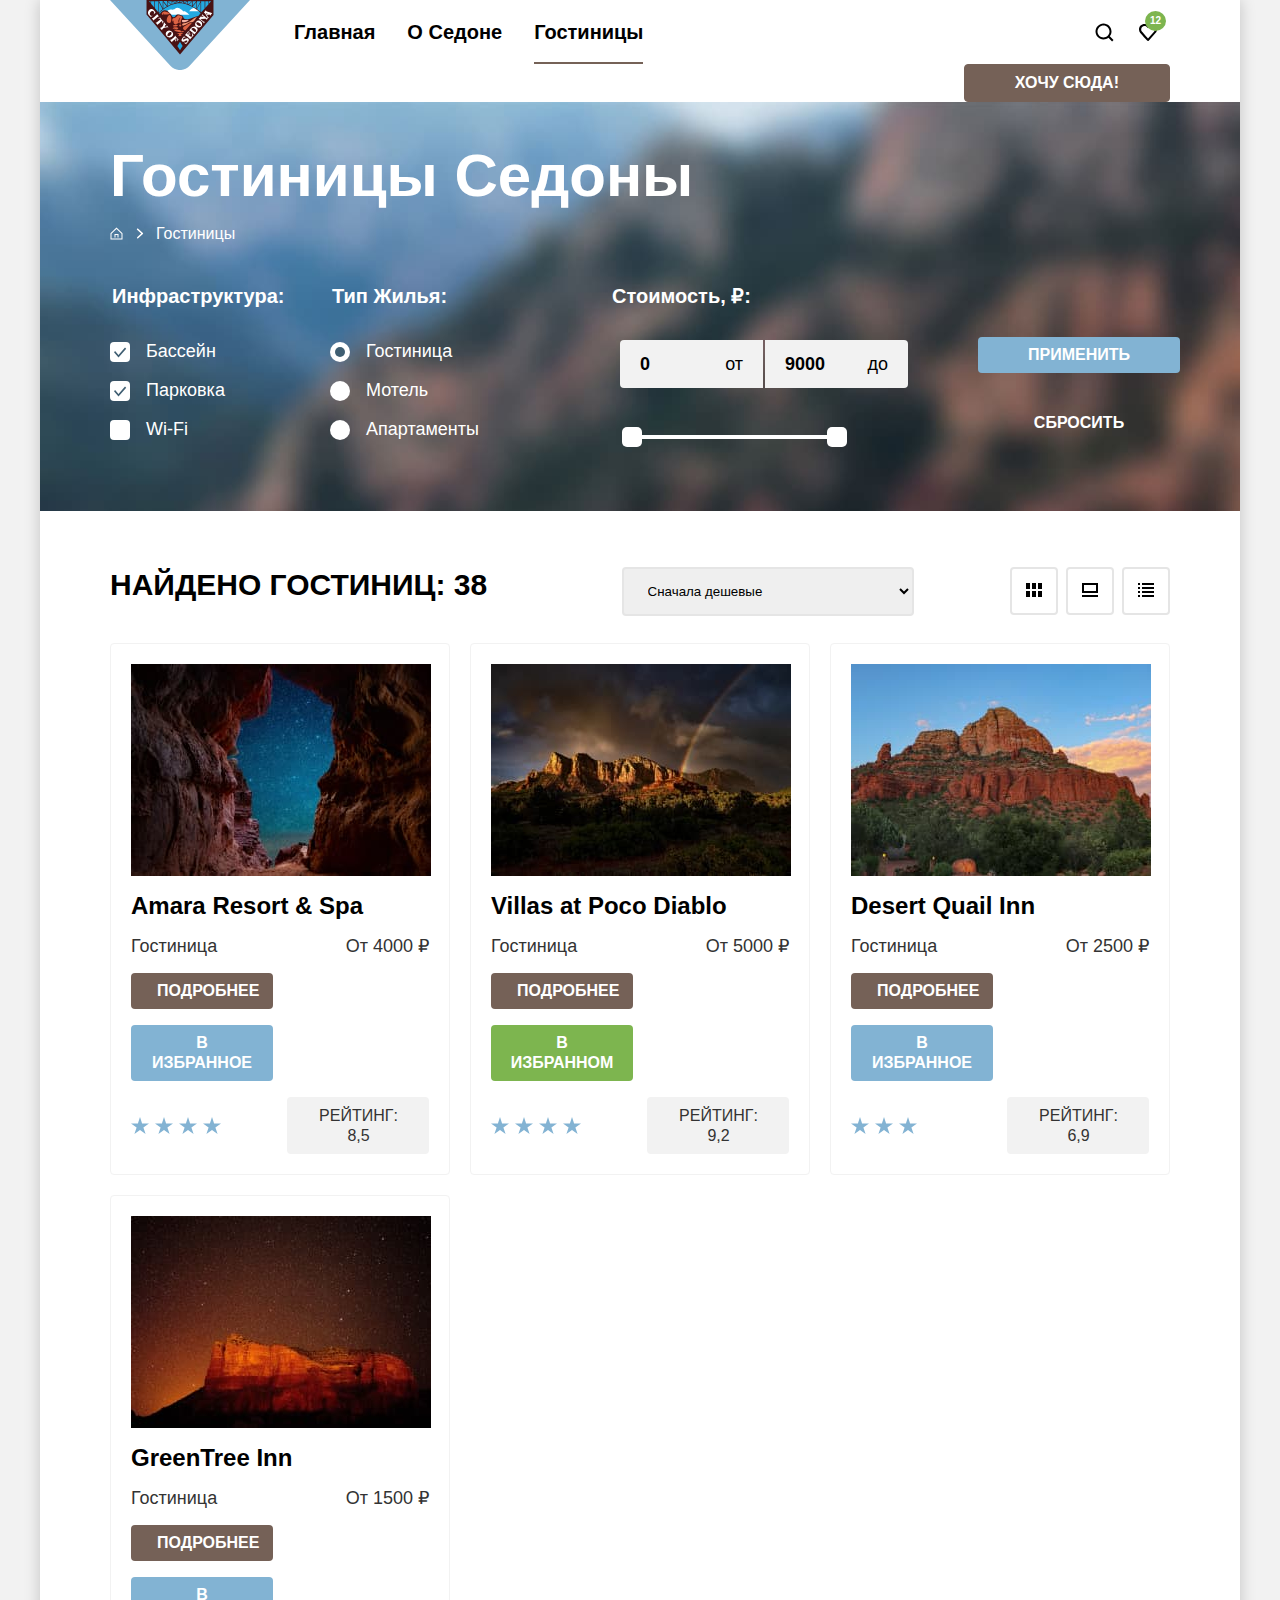
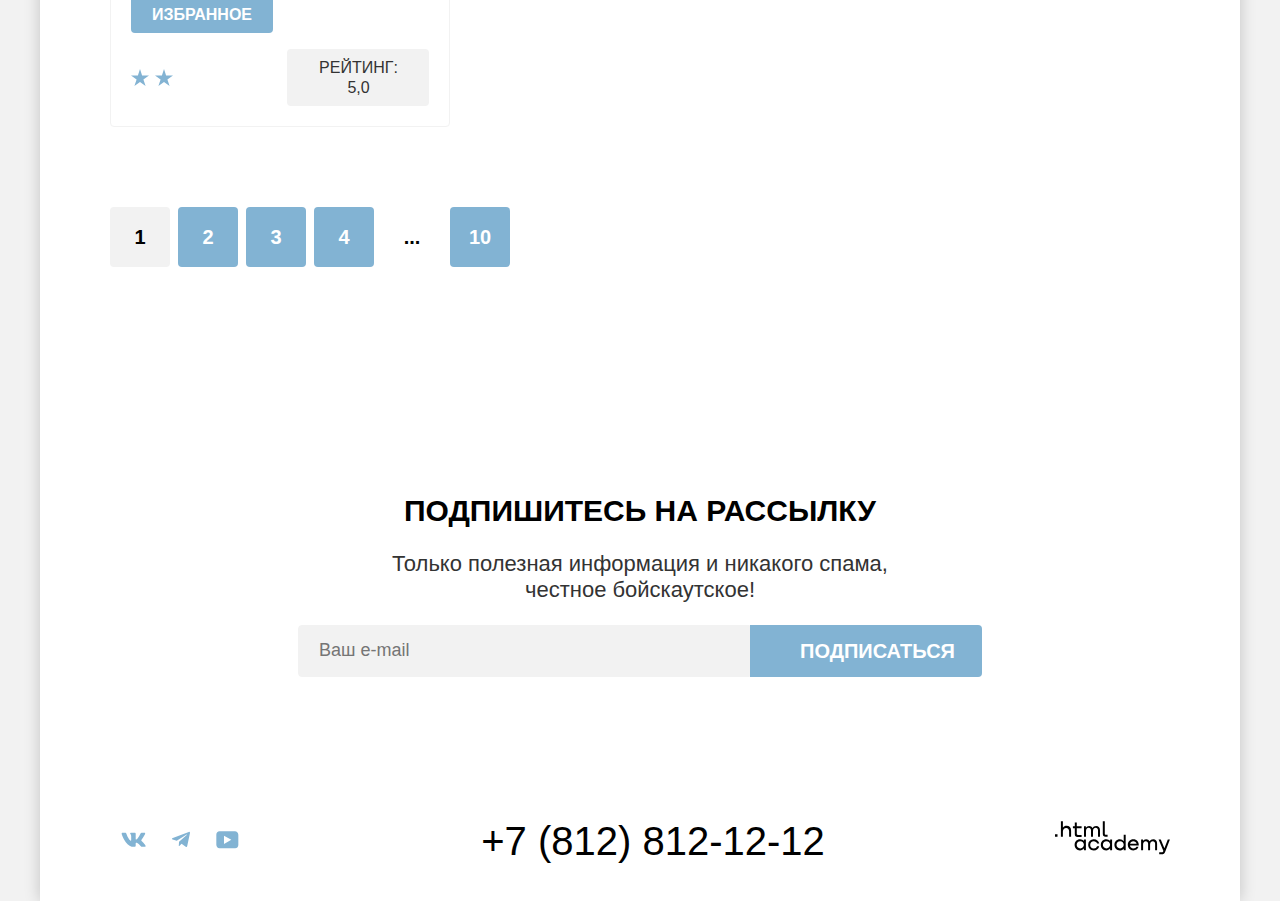
==== commit cf735da5: "Добавляет кастомизацию radio и range цены" ====
--- a/catalog.html
+++ b/catalog.html
@@ -104,23 +104,28 @@
 							<ul class="hotels-filter-list">
 								<li class="hotels-filter-item">
 									<label class="hotel-type-label">
-										<input class="hotel-type-input" type="radio" name="hotel-type-name" value="hotel" checked>
-										Гостиница
+										<input class="hotel-type-input visually-hidden" type="radio" name="hotel-type-name" value="hotel" checked>
+										<span class="radio-input"></span>
+										<span class="radio-label">Гостиница</span>
 									</label>
 								</li>
 								<li class="hotels-filter-item">
 									<label class="hotel-type-label">
-										<input class="hotel-type-input" type="radio" name="hotel-type-name" value="motel"> Мотель
+										<input class="hotel-type-input visually-hidden" type="radio" name="hotel-type-name" value="motel">
+										<span class="radio-input"></span>
+										<span class="radio-label">Мотель</span>
 									</label>
 								</li>
 								<li class="hotels-filter-item">
 									<label class="hotel-type-label">
-										<input class="hotel-type-input" type="radio" name="hotel-type-name" value="apartments">
-										Апартаменты
+										<input class="hotel-type-input visually-hidden" type="radio" name="hotel-type-name" value="apartments">
+										<span class="radio-input"></span>
+										<span class="radio-label">Апартаменты</span>
 									</label>
 								</li>
 							</ul>
 						</fieldset>
+
 						<fieldset class="hotels-filter-group hotel-price">
 							<legend class="hotels-filter-title"> Стоимость, ₽: </legend>
 
@@ -134,8 +139,17 @@
 								<span class="hotels-filter-span">до</span>
 							</div>
 
-							<input class="hotel-price-range-input" type="range" max="12000" min="0" value="9000">
+							<!-- <input class="hotel-price-range-input" type="range" max="12000" min="0" value="9000"> -->
+							<div class="slider-range-bar">
+								<button class="slider-range-toggle slider-range-toggle-min">
+									<span class="visually-hidden">Изменить минимальную цену</span>
+								</button>
+								<button class="slider-range-toggle slider-range-toggle-max">
+									<span class="visually-hidden">Изменить максимальную цену</span>
+								</button>
+							</div>
 						</fieldset>
+
 						<div class="hotels-filter-submit-block">
 							<button class="hotels-filter-submit-button" type="submit">Применить</button>
 							<button class="hotels-filter-submit-button reset" type="reset">Сбросить</button>
--- a/styles/styles.css
+++ b/styles/styles.css
@@ -696,10 +696,6 @@
 
 /* Checkbox */
 
-.hotel-type-input {
-  margin-right: 16px;
-}
-
 .checkbox-input{
   position: absolute;
   width: 20px;
@@ -711,6 +707,11 @@
   display: block;
 }
 
+.infrastructure-label:hover .checkbox-input,
+.infrastructure-label:hover .checkbox-label {
+  opacity: 60%;
+}
+
 .infrastructure-input[type="checkbox"]:focus-visible + .checkbox-input {
   outline: 3px solid #83B3D3;
 }
@@ -738,16 +739,31 @@
   display: block;
 }
 
+/* Radio */
+
+.radio-input {
+  position: absolute;
+  width: 20px;
+  height: 20px;
+  border-radius: 50%;
+  background-color: #ffffff;
+  left: 0;
+  top: 2px;
+  display: block;
+}
+
 .hotel-type {
   margin-right: 70px;
 }
 
 .hotel-price {
-  padding-left: 70px;
+  margin-left: 70px;
   display: flex;
   gap: 2px;
+  justify-content: flex-end;
   align-items: flex-start;
   flex-wrap: wrap;
+  position: relative;
 }
 
 .hotel-price-input {
@@ -762,14 +778,40 @@
   outline: none;
 }
 
-.hotel-price-input:hover {
-  background: rgb(230, 230, 230);
-}
-
-.hotel-price-input:focus {
-  border: 3px solid rgb(131, 179, 211);
-  background: rgb(230, 230, 230);
-}
+.hotel-type-input[type="radio"]:checked + .radio-input:after {
+  content: "";
+  position: absolute;
+  width: 10px;
+  height: 10px;
+  border-radius: 50%;
+  background-color: #3F5E72;
+  top: 0;
+  bottom: 0;
+  left: 0;
+  right: 0;
+  margin: auto;
+}
+
+.hotel-type-label:hover .radio-input,
+.hotel-type-label:hover .radio-label {
+  opacity: 60%;
+}
+
+.hotel-type-input[type="radio"]:focus-visible + .radio-input {
+  outline: 3px solid #83B3D3;
+}
+
+.hotel-type-input[type="radio"]:disabled + .radio-input,
+.hotel-type-input[type="radio"]:disabled ~ .radio-label  {
+  opacity: 30%;
+}
+
+.radio-label {
+  display: block;
+  margin-left: 36px;
+}
+
+/* Range */
 
 .start-price {
   border-radius: 4px 0 0 4px;
@@ -782,6 +824,34 @@
 
 .hotel-price-range-input {
   display: block;
+}
+
+.slider-range-bar {
+  position: absolute;
+  height: 4px;
+  top: 95px;
+  left: 12px;
+  right: 61px;
+  background-color: #ffffff;
+}
+
+.slider-range-toggle {
+  position: absolute;
+  width: 20px;
+  height: 20px;
+  border: none;
+  border-radius: 5px;
+  background-color: #ffffff;
+  cursor: pointer;
+  top: -8px;
+}
+
+.slider-range-toggle-max {
+  right: 0;
+}
+
+.slider-range-toggle:hover {
+  box-shadow: 0 4px 10px 0 rgba(0, 0, 0, 0.25);
 }
 
 .hotels-filter-submit-block {
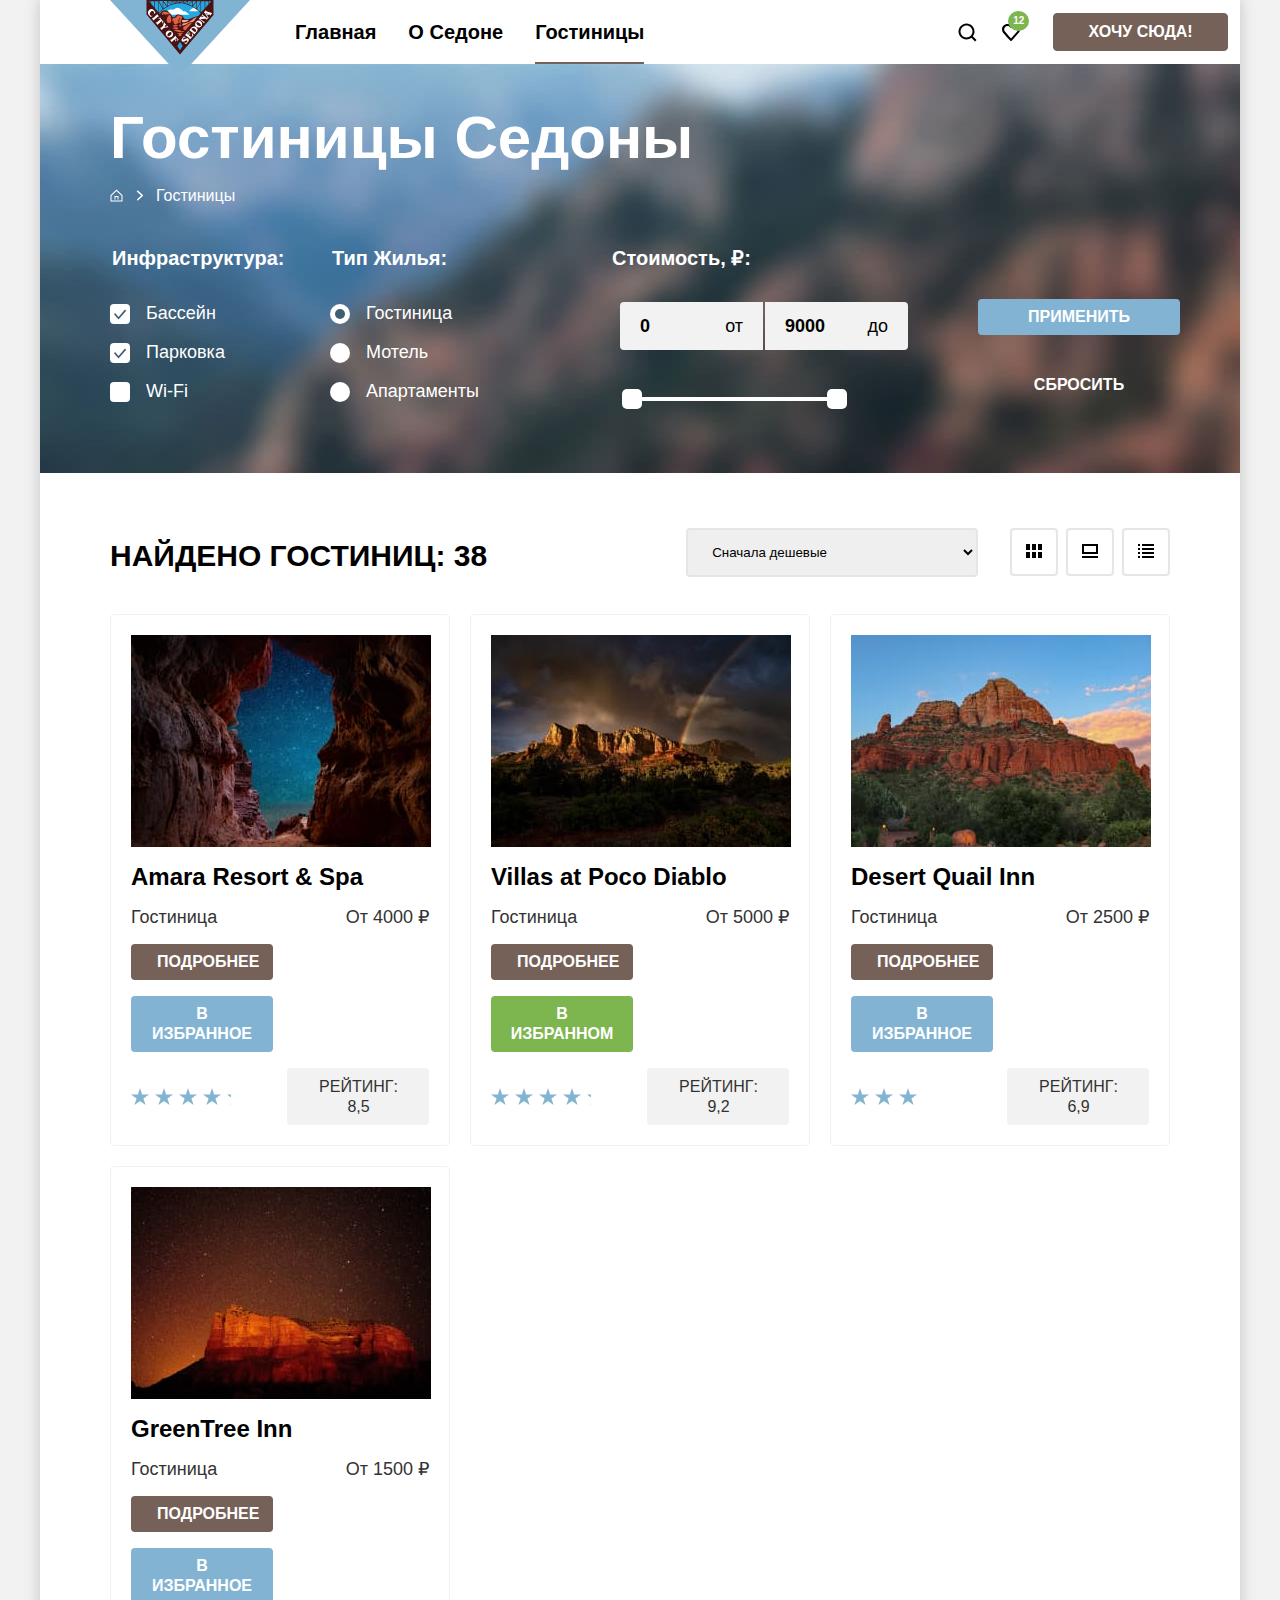
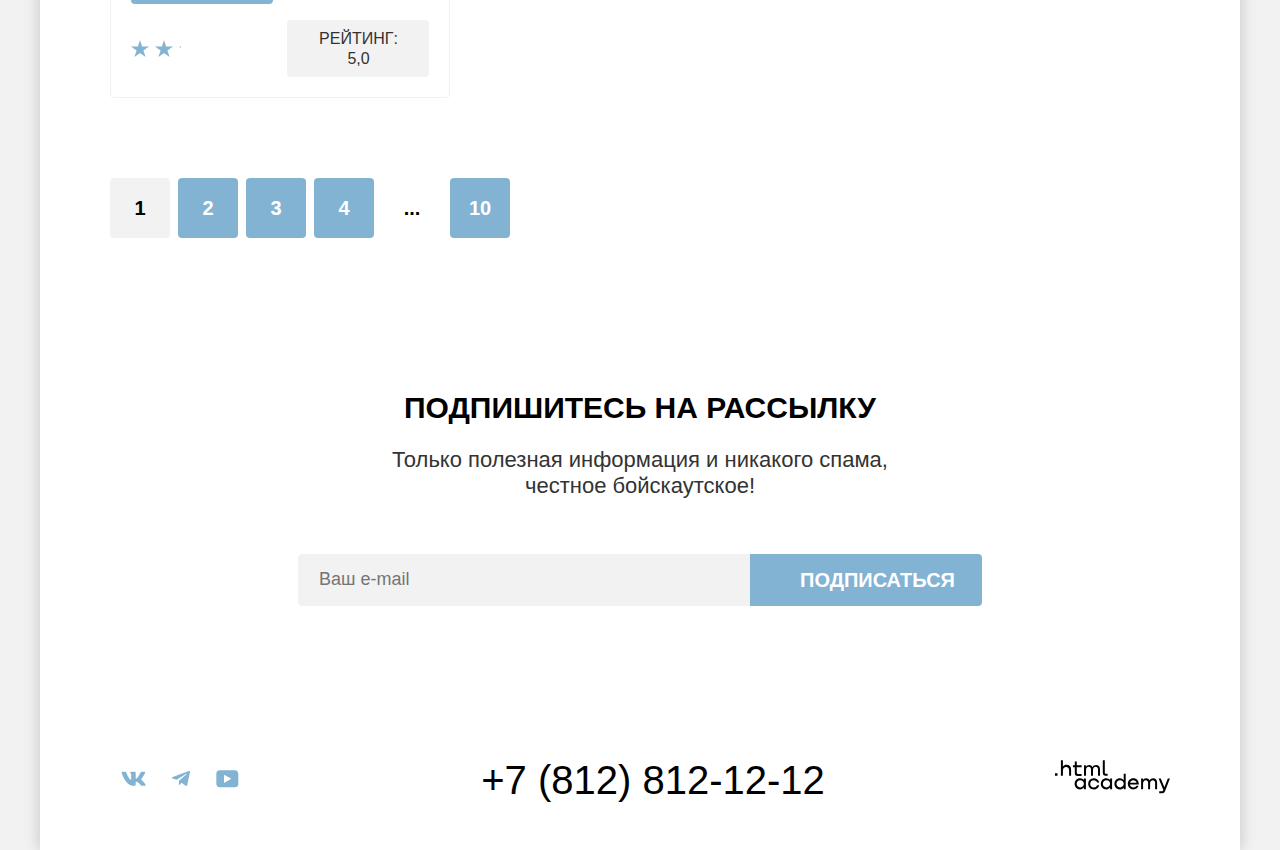
==== commit a2263200: "Исправляет верстку со звездами" ====
--- a/catalog.html
+++ b/catalog.html
@@ -215,12 +215,8 @@
 									<button class="product-card-favourites" type="button">В избранное</button>
 								</div>
 								<div class="product-card-container">
-									<span class="visually-hidden">Отель 4 звезды</span>
-									<div class="product-card-stars">
-										<div class="product-card-star"></div>
-										<div class="product-card-star"></div>
-										<div class="product-card-star"></div>
-										<div class="product-card-star"></div>
+									<div class="product-card-stars hotel1">
+										<span class="visually-hidden">Отель 4 звезды</span>
 									</div>
 									<span class="product-card-rating">Рейтинг: 8,5</span>
 								</div>
@@ -241,12 +237,8 @@
 									<button class="product-card-favourites button" type="button">В избранном</button>
 								</div>
 								<div class="product-card-container">
-									<div class="product-card-stars">
+									<div class="product-card-stars hotel2">
 										<span class="visually-hidden">Отель 4 звезды</span>
-										<div class="product-card-star"></div>
-										<div class="product-card-star"></div>
-										<div class="product-card-star"></div>
-										<div class="product-card-star"></div>
 									</div>
 									<span class="product-card-rating">Рейтинг: 9,2</span>
 								</div>
@@ -266,11 +258,8 @@
 									<button class="product-card-favourites" type="button">В избранное</button>
 								</div>
 								<div class="product-card-container">
-									<div class="product-card-stars">
+									<div class="product-card-stars hotel3">
 										<span class="visually-hidden">Отель 3 звезды</span>
-										<div class="product-card-star"></div>
-										<div class="product-card-star"></div>
-										<div class="product-card-star"></div>
 									</div>
 									<span class="product-card-rating">Рейтинг: 6,9</span>
 								</div>
@@ -290,10 +279,8 @@
 									<button class="product-card-favourites" type="button">В избранное</button>
 								</div>
 								<div class="product-card-container">
-									<div class="product-card-stars">
+									<div class="product-card-stars hotel4">
 										<span class="visually-hidden">Отель 2 звезды</span>
-										<div class="product-card-star"></div>
-										<div class="product-card-star"></div>
 									</div>
 									<span class="product-card-rating">Рейтинг: 5,0</span>
 								</div>
--- a/styles/styles.css
+++ b/styles/styles.css
@@ -66,31 +66,30 @@
 
 .navigation {
   display: flex;
-  padding: 0 70px;
+  padding: 0;
   margin: 0;
   position: relative;
 }
 
 .header-link {
   position: absolute;
+  margin-left: 70px;
 }
 
 .navigation-list {
   list-style: none;
   padding: 0;
   margin: 0;
-  margin-left: 168px;
-  width: 500px;
+  margin-left: 239px;
   display: flex;
   flex-wrap: wrap;
   height: 100%;
 }
 
 .navigation-user {
-  max-width: 308px;
-  padding: 0;
-  margin: 0;
-  margin-left: auto;
+  padding: 0;
+  margin: 0;
+  margin-left: 285px;
   display: flex;
   justify-content: flex-end;
   align-items: center;
@@ -170,7 +169,7 @@
   line-height: 20px;
   text-transform: uppercase;
   text-decoration: none;
-  padding: 8px 50px;
+  padding: 8px 34px;
   margin-left: 20px;
 }
 
@@ -205,7 +204,7 @@
 
 .advantages-title-container {
   margin: 0;
-  padding: 69px 70px 90px;
+  padding: 65px 70px 90px;
 }
 
 .advantages-title,
@@ -257,7 +256,7 @@
 }
 
 .advantages-item {
-  padding: 102px 85px;
+  padding: 113px 85px;
 }
 
 .color1 {
@@ -506,7 +505,7 @@
 
 /*Footer*/
 .page-footer {
-  padding: 40px 70px;
+  padding: 50px 70px;
   margin: 0;
   display: flex;
   justify-content: space-between;
@@ -920,7 +919,7 @@
 /*Search results*/
 .search-results {
   text-align: left;
-  padding: 56px 70px 70px;
+  padding: 55px 70px 70px;
   margin: 0;
 }
 
@@ -939,6 +938,7 @@
   padding: 0;
   margin-right: 38px;
   margin-bottom: 40px;
+  margin-top: 10px;
 }
 
 .select-control {
@@ -948,7 +948,7 @@
   box-sizing: border-box;
   border: 2px solid rgb(229, 229, 229);
   border-radius: 4px;
-  margin-left: auto;
+  margin-left: 161px;
   height: 49px;
   outline: none;
 }
@@ -1067,20 +1067,22 @@
 }
 
 .product-card-stars {
-  display: flex;
-  align-items: center;
-  gap: 6px;
-  max-width: 140px;
-  min-height: 37px;
-
-}
-
-.product-card-star {
-  background-image: url("../images/star.svg");
-  background-repeat: no-repeat;
-  background-position: center;
-  width: 18px;
-  height: 17px;
+background-image: url("../images/rating-stars.png");
+background-repeat: no-repeat;
+  background-position: left;
+}
+
+.hotel1,
+.hotel2 {
+  width: 100px;
+}
+
+.hotel3 {
+  width: 70px;
+}
+
+.hotel4 {
+  width: 50px;
 }
 
 .product-card-price {
@@ -1223,7 +1225,7 @@
 
 /*Subscription Catalog*/
 .subscription-catalog {
-  padding: 96px 70px 104px;
+  padding: 22px 70px 104px;
   margin: 0;
 }
 
@@ -1235,10 +1237,353 @@
   text-transform: uppercase;
   padding: 0;
   margin: 0;
+  margin-bottom: 21px;
 }
 
 .subscription-description-catalog {
   color: #333333;
   font-size: 22px;
   line-height: 26px;
-}
+  margin: 0;
+  margin-bottom: 55px;
+}
+
+
+ /* Модальное окно */
+
+ .modal-container {
+  display: none;
+  position: fixed;
+  top: 0;
+  left: 0;
+  width: 100%;
+  height: 100%;
+  background-color: rgba(242, 242, 242, 0.8);
+  z-index: 2;
+ }
+
+.modal {
+  position: relative;
+  width: 717px;
+  margin: auto;
+  padding: 64px 70px;
+  background-color: #ffffff;
+  box-shadow: 0 25px 50px 0 rgba(0, 0, 0, 0.15);
+  border-radius: 30px;
+}
+
+.modal-close-button {
+  position: absolute;
+  width: 52px;
+  height: 52px;
+  top: 64px;
+  right: 52px;
+  border-radius: 50%;
+  border: none;
+  background-color: #F2F2F2;
+  background-image: url("../images/modal-close.svg");
+  background-repeat: no-repeat;
+  background-position: center;
+  cursor: pointer;
+}
+
+.modal-close-button:hover {
+  background-color: #E6E6E6;
+}
+
+.modal-close-button:focus-visible {
+  background-color: #E6E6E6;
+  outline: 3px solid #83B3D3;
+}
+
+.modal-close-button:active {
+  opacity: 0.3;
+}
+
+.modal-title {
+  font-size: 30px;
+  font-weight: 700;
+  line-height: 36px;
+  text-transform: uppercase;
+  margin: 0;
+  margin-bottom: 64px;
+  text-align: left;
+}
+
+.modal-data-list {
+  margin: 0;
+  margin-bottom: 38px;
+  padding: 0;
+  list-style-type: none;
+}
+
+.modal-data-item {
+  display: flex;
+  flex-wrap: wrap;
+  position: relative;
+  margin-bottom: 23px;
+}
+
+.input-box {
+  width: 440px;
+  position: relative;
+  align-self: center;
+}
+
+.input-box-inner {
+  position: relative;
+  margin-bottom: 4px;
+}
+
+.modal-label {
+  width: 137px;
+  font-size: 20px;
+  line-height: 24px;
+  font-weight: 700;
+  padding: 12px 12px 0 0;
+}
+
+.modal-input {
+  width: 440px;
+  height: 48px;
+  background-color: #F2F2F2;
+  border: none;
+  border-radius: 4px;
+  font: inherit;
+  font-size: 18px;
+  line-height: 24px;
+  font-weight: 700;
+  margin-left: auto;
+  padding: 12px 19px 12px 20px;
+}
+
+.modal-input:hover {
+  background-color: #E6E6E6;
+}
+
+.modal-input:focus-visible {
+  background-color: #E6E6E6;
+  outline: 3px solid #83B3D3;
+}
+
+.modal-input-icon {
+  position: absolute;
+  width: 46px;
+  height: 43px;
+  right: 6px;
+  top: 4px;
+  cursor: pointer;
+  border: none;
+  padding: 0;
+  margin: 0;
+  background: transparent;
+}
+
+.modal-input-icon:hover g {
+  opacity: 1;
+}
+
+.modal-input-icon:focus-visible g {
+  opacity: 1;
+}
+
+.modal-input-icon:active g {
+  opacity: 0.2;
+}
+
+.modal-description-input {
+  display: block;
+  margin-top: 4px;
+  padding: 0 20px;
+  font-size: 16px;
+  line-height: 21px;
+  font-weight: 400;
+  text-align: left;
+}
+
+.checkin-error {
+  color: #FF5757;
+  text-align: left;
+}
+
+.person-number-item {
+  display: flex;
+  justify-content: space-between;
+}
+
+.modal-label-person {
+  width: 137px;
+  font-size: 20px;
+  line-height: 24px;
+  font-weight: 700;
+  padding: 12px 12px 0 0;
+  text-align: left;
+}
+
+.person-box {
+  display: flex;
+  position: relative;
+  max-width: 247px;
+  margin-bottom: 8px;
+}
+
+.person-box-input {
+  display: flex;
+  width: 110px;
+  height: 48px;
+  background-color: #F2F2F2;
+  border-radius: 4px;
+}
+
+.person-number-input {
+  width: 40px;
+  height: 48px;
+  font: inherit;
+  font-size: 18px;
+  line-height: 20px;
+  font-weight: 700;
+  text-align: center;
+  border: none;
+  background-color: #F2F2F2;
+  padding: 0;
+}
+
+.person-number-input::-webkit-outer-spin-button,
+.person-number-input::-webkit-inner-spin-button {
+  appearance: none;
+  margin: 0;
+}
+
+.person-number-input:hover {
+  background-color: #E6E6E6;
+}
+
+.person-number-input:focus-visible {
+  background-color: #E6E6E6;
+  outline: 3px solid #83B3D3;
+}
+
+.number-input-minus {
+  width: 35px;
+  cursor: pointer;
+  border: none;
+  background: transparent;
+  padding: 3px 0 0 3px;
+  outline: none;
+}
+
+.number-input-minus:hover path,
+.number-input-plus:hover path {
+  fill: #000000;
+  fill-opacity: 1;
+}
+
+.number-input-minus:focus-visible path,
+.number-input-plus:focus-visible path {
+  fill: #000000;
+  fill-opacity: 1;
+}
+
+.number-input-minus:focus-visible svg,
+.number-input-plus:focus-visible svg {
+  outline: 3px solid #82B3D3;
+}
+
+.number-input-minus:active path,
+.number-input-plus:active path {
+  fill-opacity: 0.2;
+}
+
+.number-input-plus {
+  width: 35px;
+  padding: 3px 3px 0 0;
+  cursor: pointer;
+  border: none;
+  background: transparent;
+  outline: none;
+}
+
+.person-number-input {
+  appearance: textfield;
+}
+
+.modal-label-child {
+  width: min-content;
+  max-width: 113px;
+}
+
+.tooltip-box {
+  width: 26px;
+  margin-right: 46px;
+}
+
+.modal-tooltip {
+  position: absolute;
+  display: block;
+  padding: 11px 0;
+}
+
+.tooltip-toggle {
+  display: block;
+  width: 26px;
+  height: 26px;
+  padding: 0;
+  margin: 0;
+  border: none;
+  background-color: #83B3D3;
+  border-radius: 50%;
+  background-image: url("../images/tooltip-icon.svg");
+  background-repeat: no-repeat;
+  background-position: center;
+}
+
+.tooltip-text-box {
+  position: absolute;
+  width: 256px;
+  padding: 15px 18px 18px 22px;
+  background-color: #333333;
+  box-shadow: 0 15px 30px 0 rgba(0, 0, 0, 0.3);
+  border-radius: 10px;
+  color: #ffffff;
+  font-size: 16px;
+  font-weight: 400;
+  line-height: 20px;
+  left: 50%;
+  transform: translateX(-50%);
+  top: 55px;
+  display: none;
+}
+
+.tooltip-text-box::before {
+  position: absolute;
+  content: "";
+  width: 15px;
+  height: 15px;
+  top: -7px;
+  left: 0;
+  background-color: #333333;
+  transform: rotate(45deg);
+  right: 0;
+  margin: auto;
+}
+
+.tooltip-toggle:hover + .tooltip-text-box,
+.tooltip-toggle:focus + .tooltip-text-box {
+  display: block;
+}
+
+.modal-form-button {
+  width: 577px;
+  padding: 18px 0;
+  font-family: inherit;
+  border: none;
+  border-radius: 10px;
+  background-color: #83B3D3;
+  color: #ffffff;
+  text-transform: uppercase;
+  font-size: 20px;
+  line-height: 24px;
+  font-weight: 700;
+  text-align: center;
+  cursor: pointer;
+}
